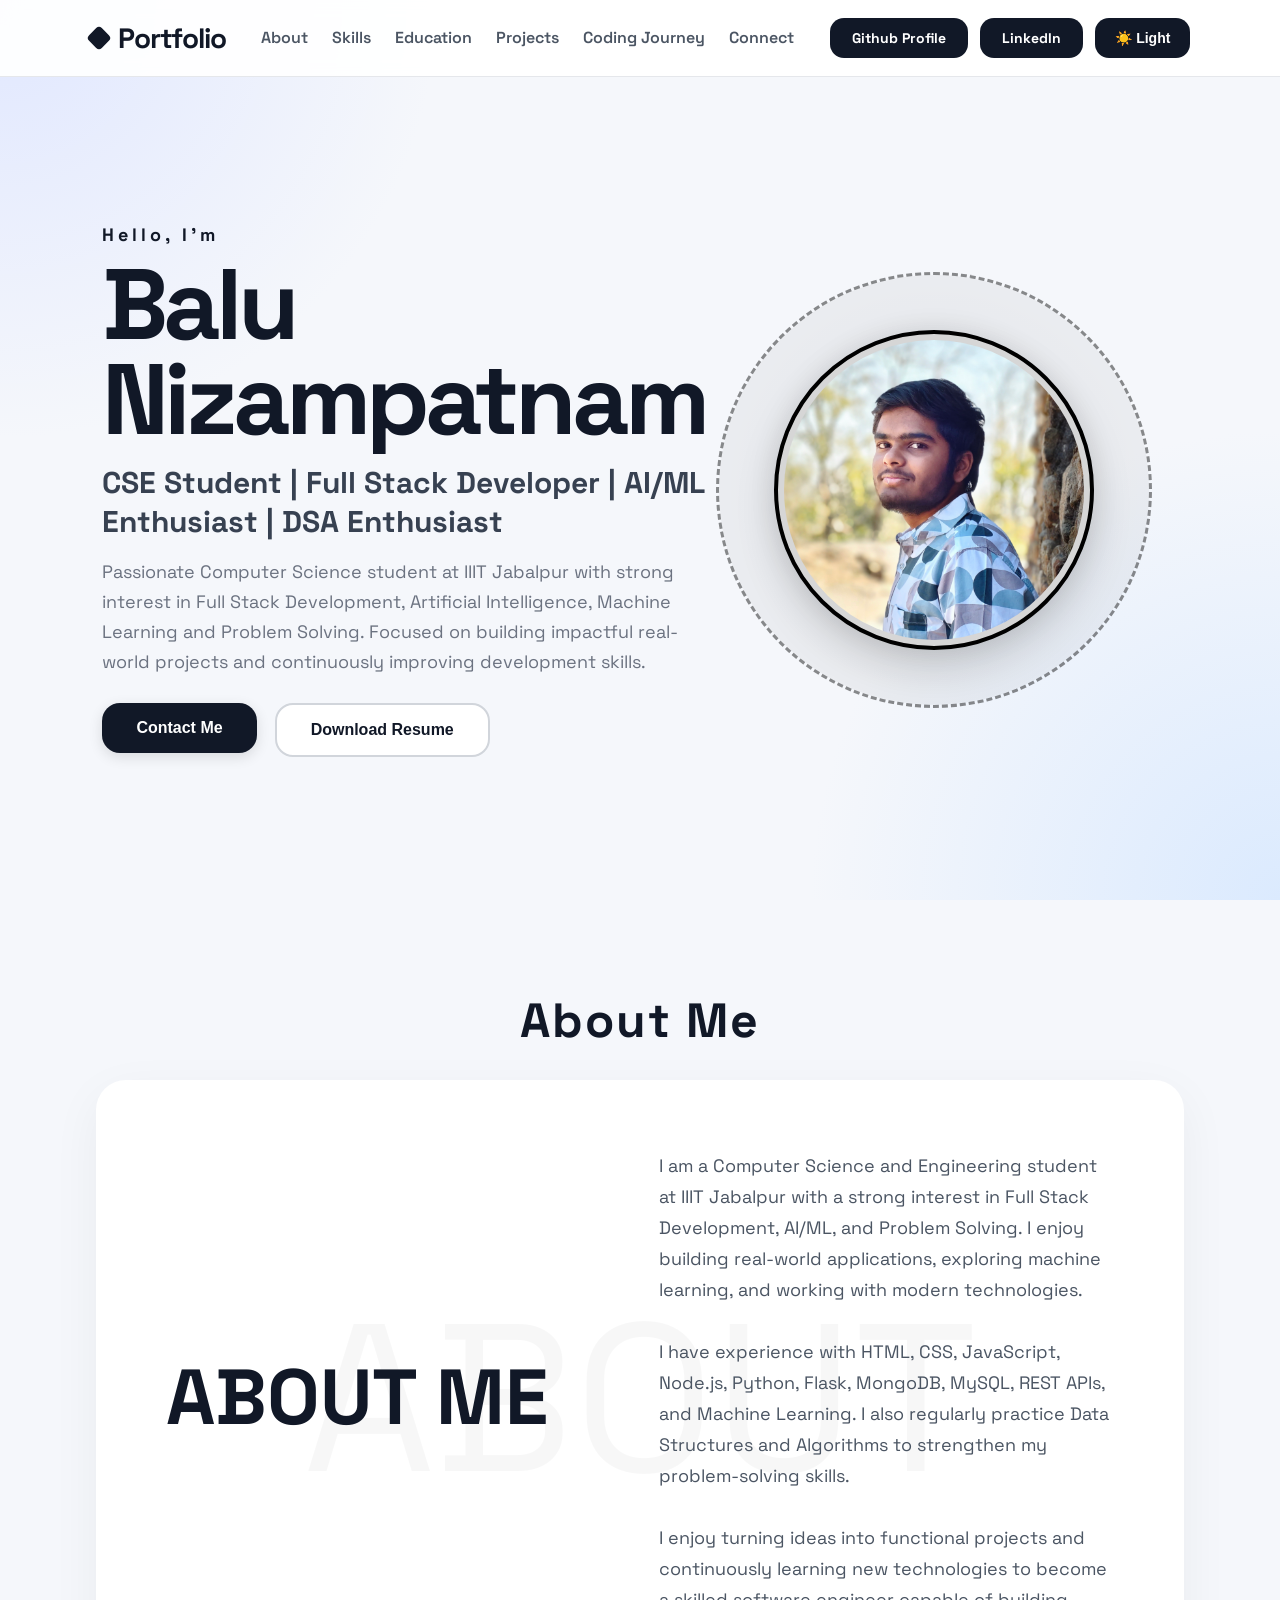
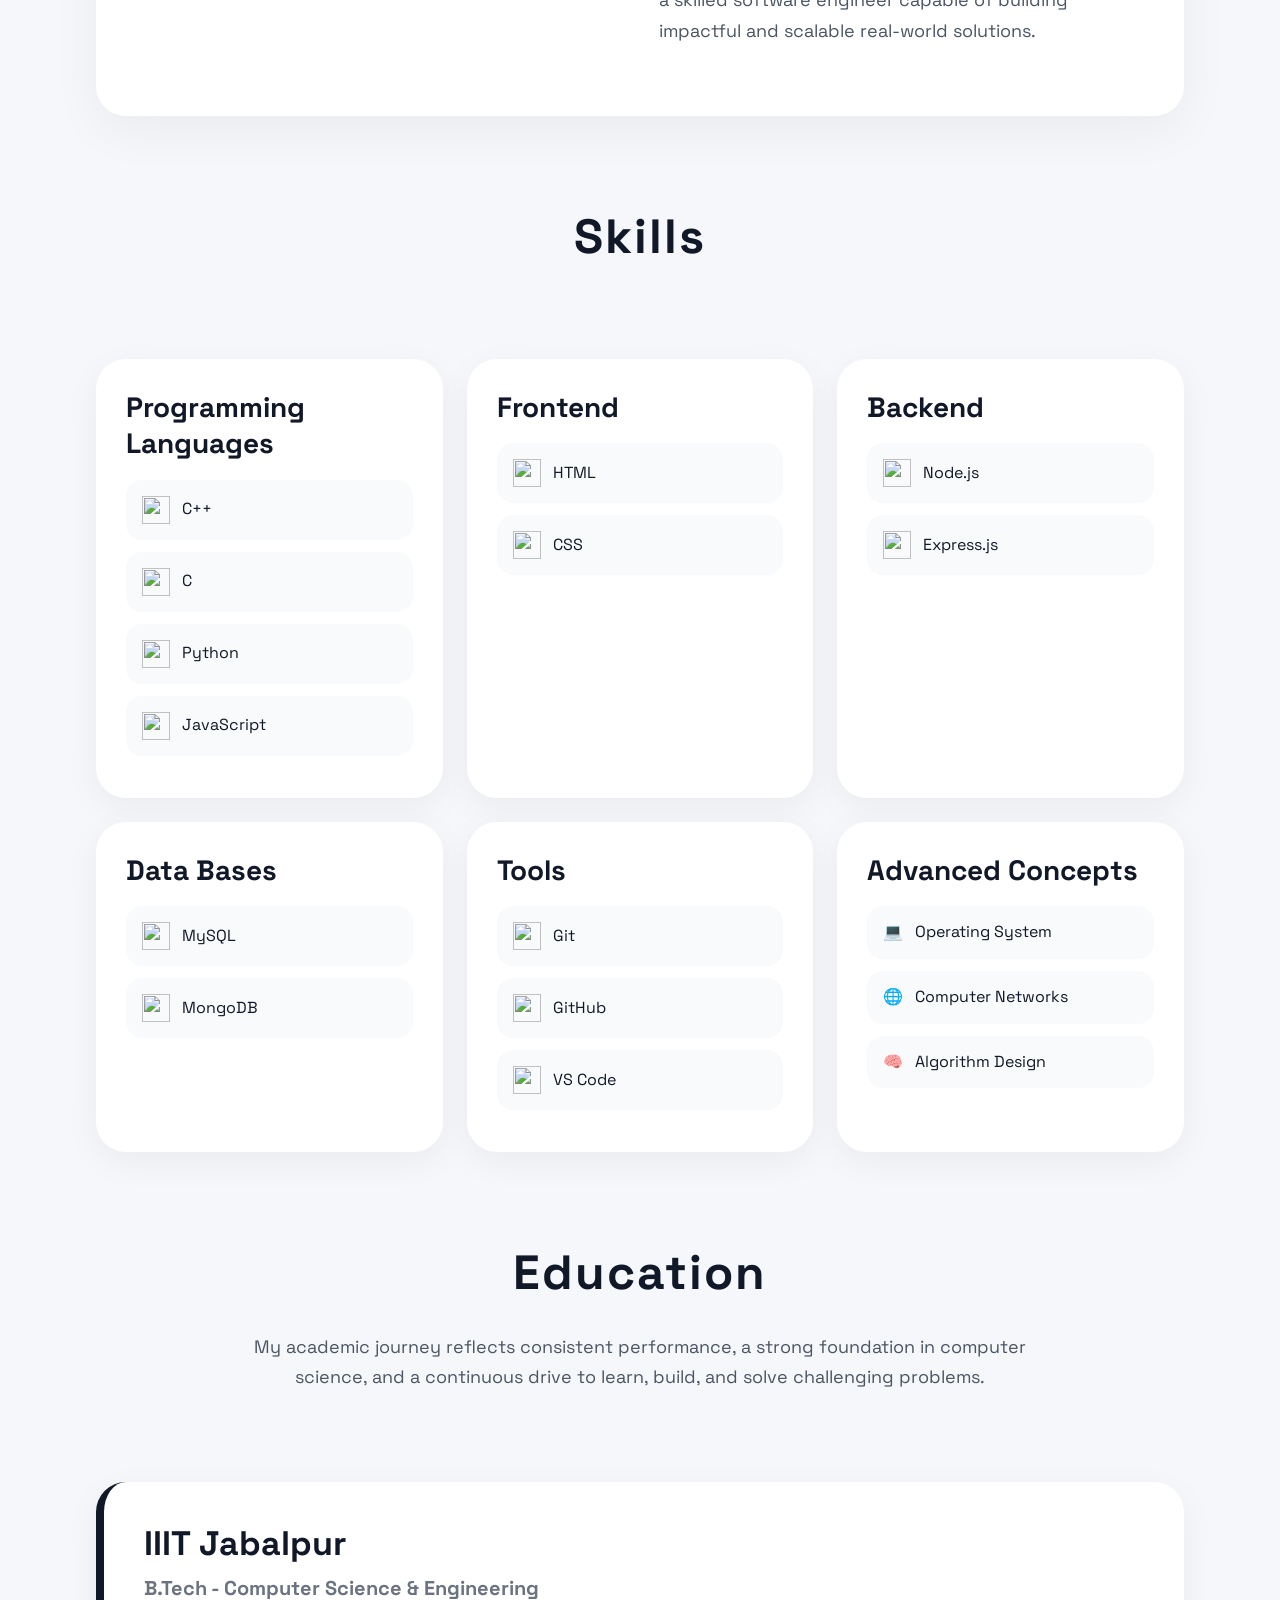
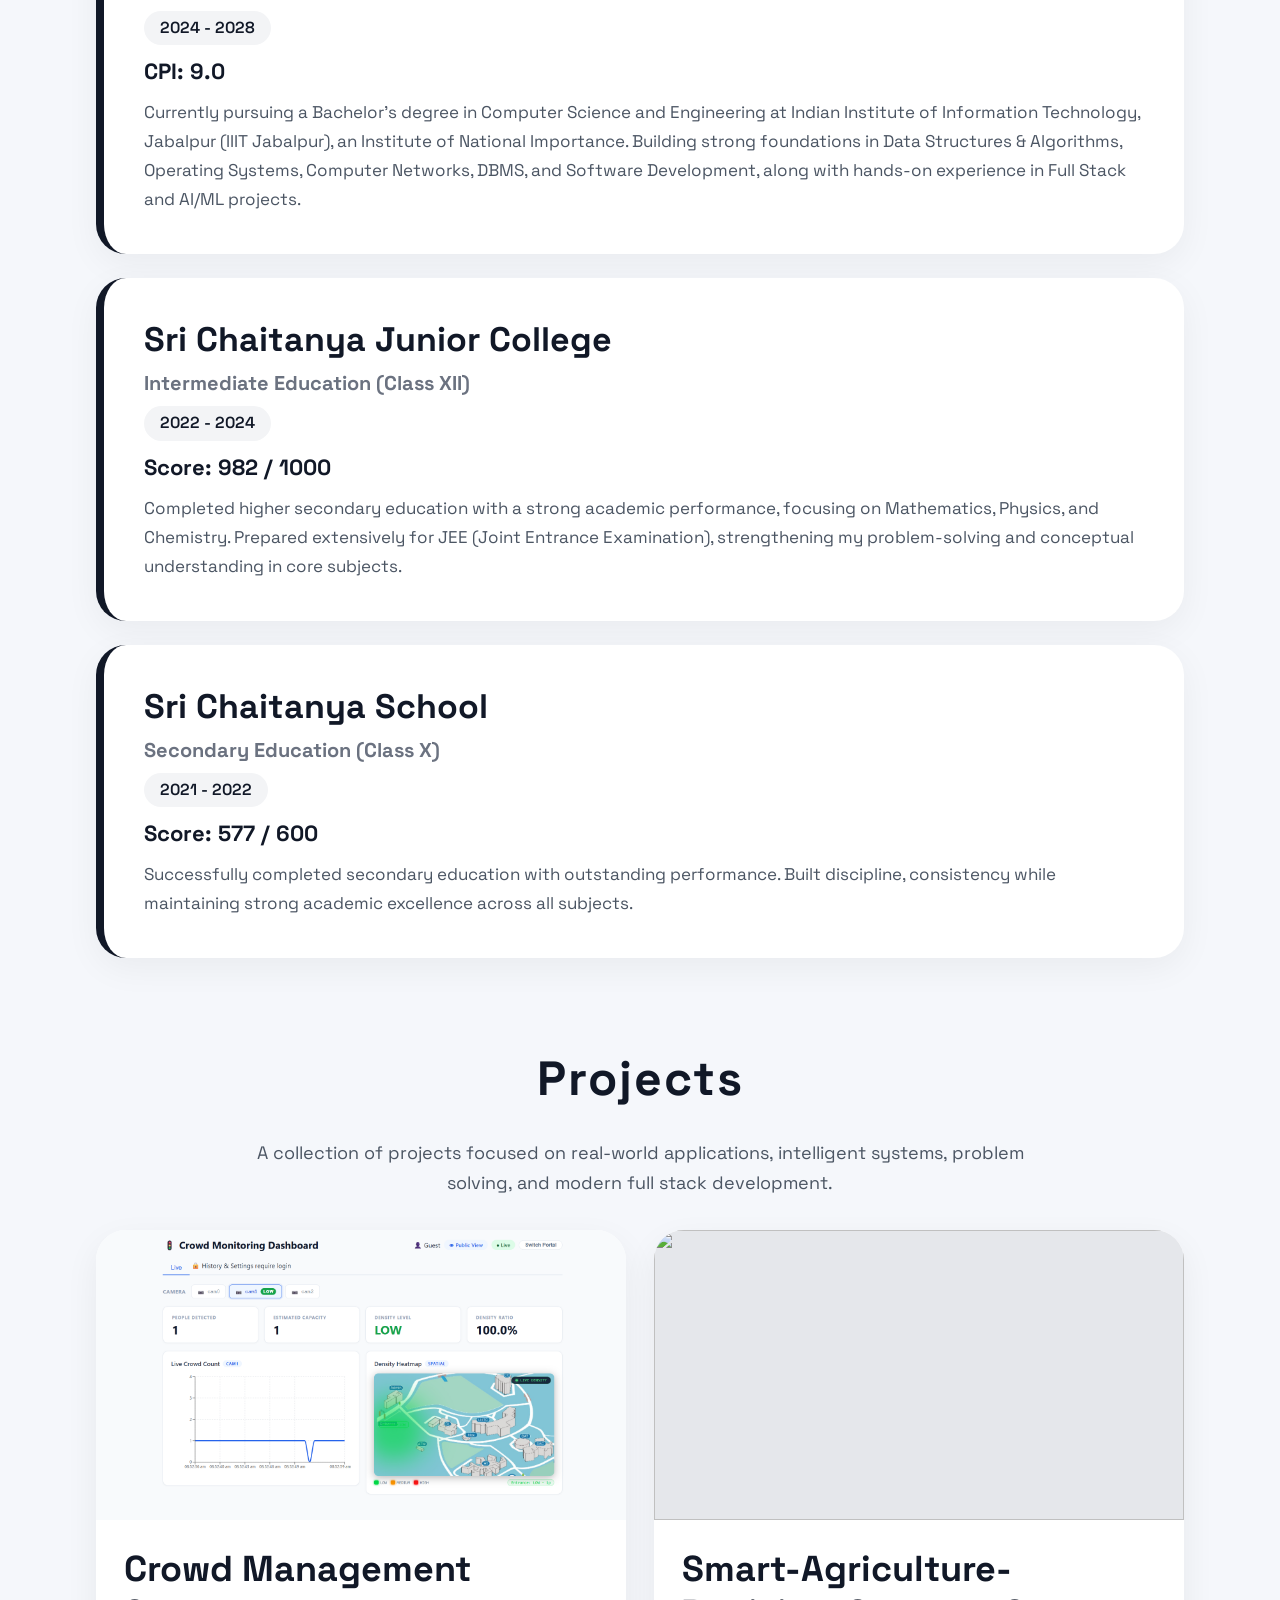
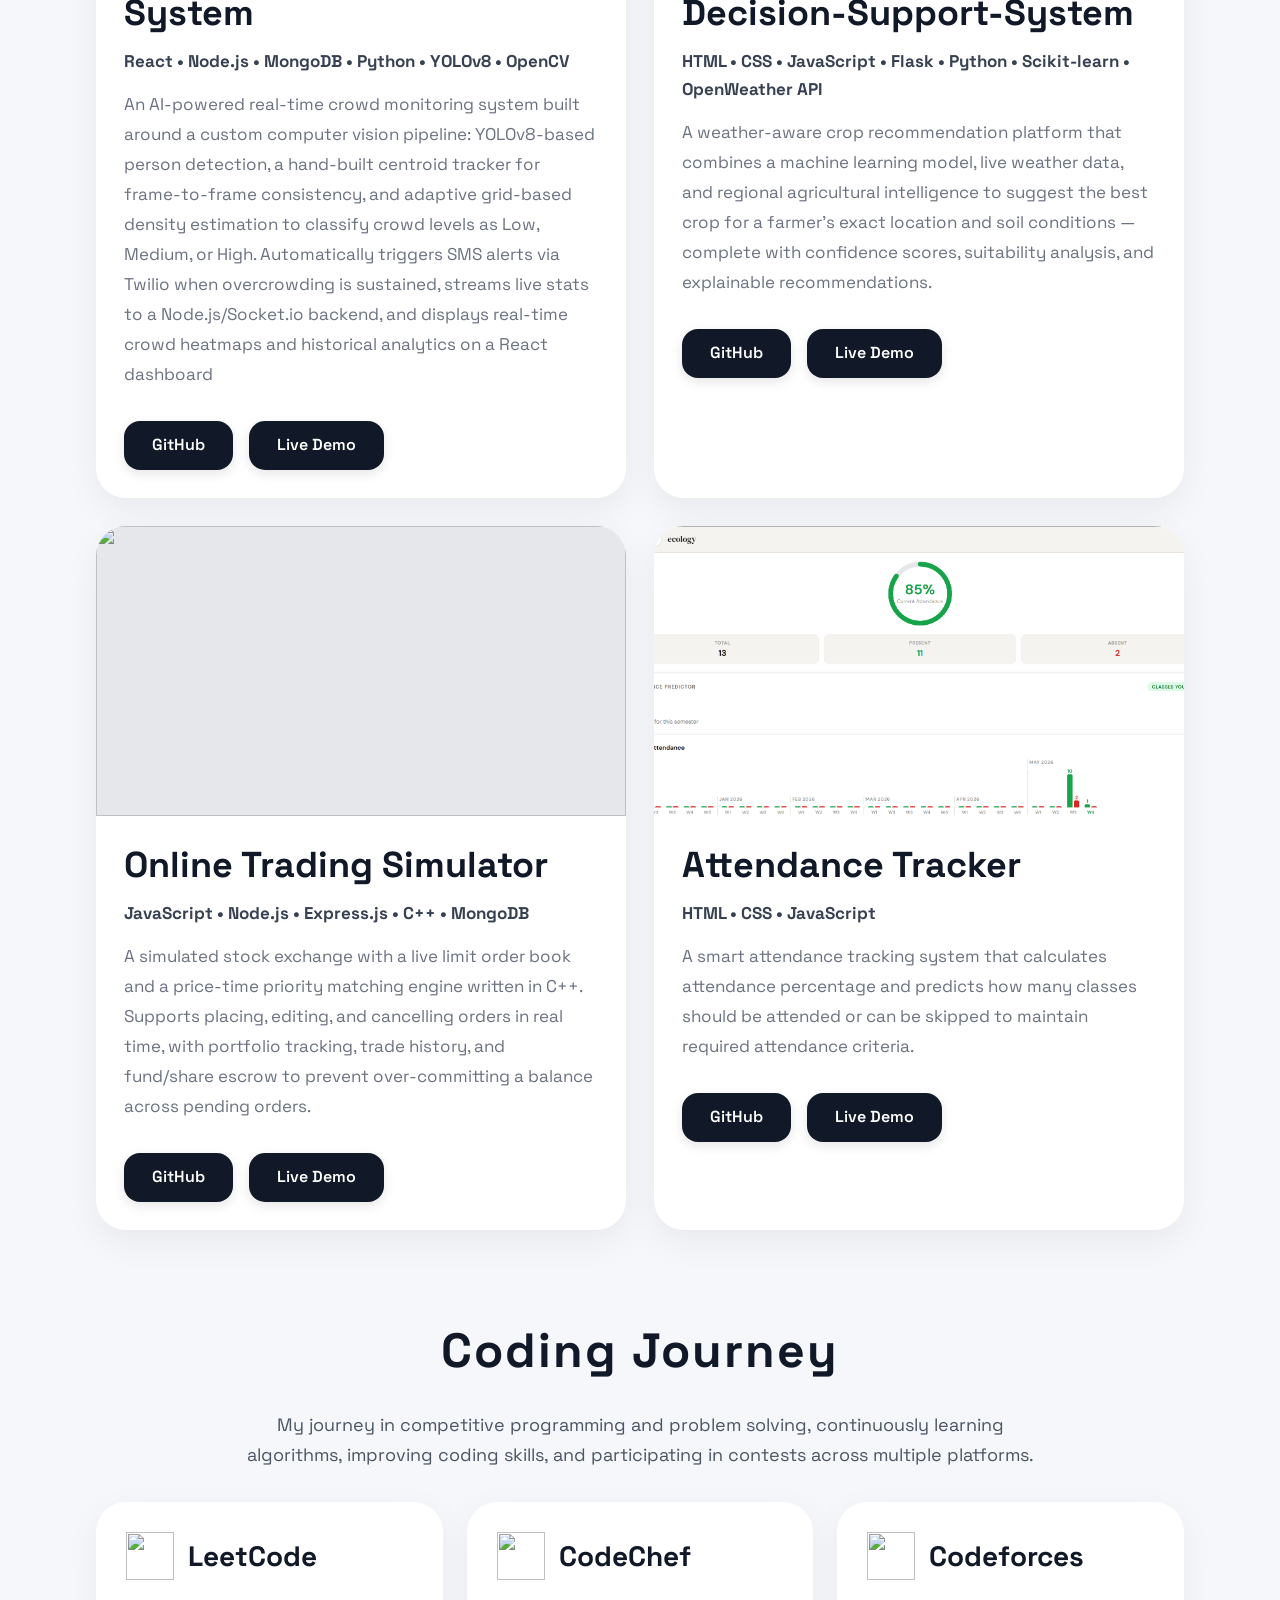
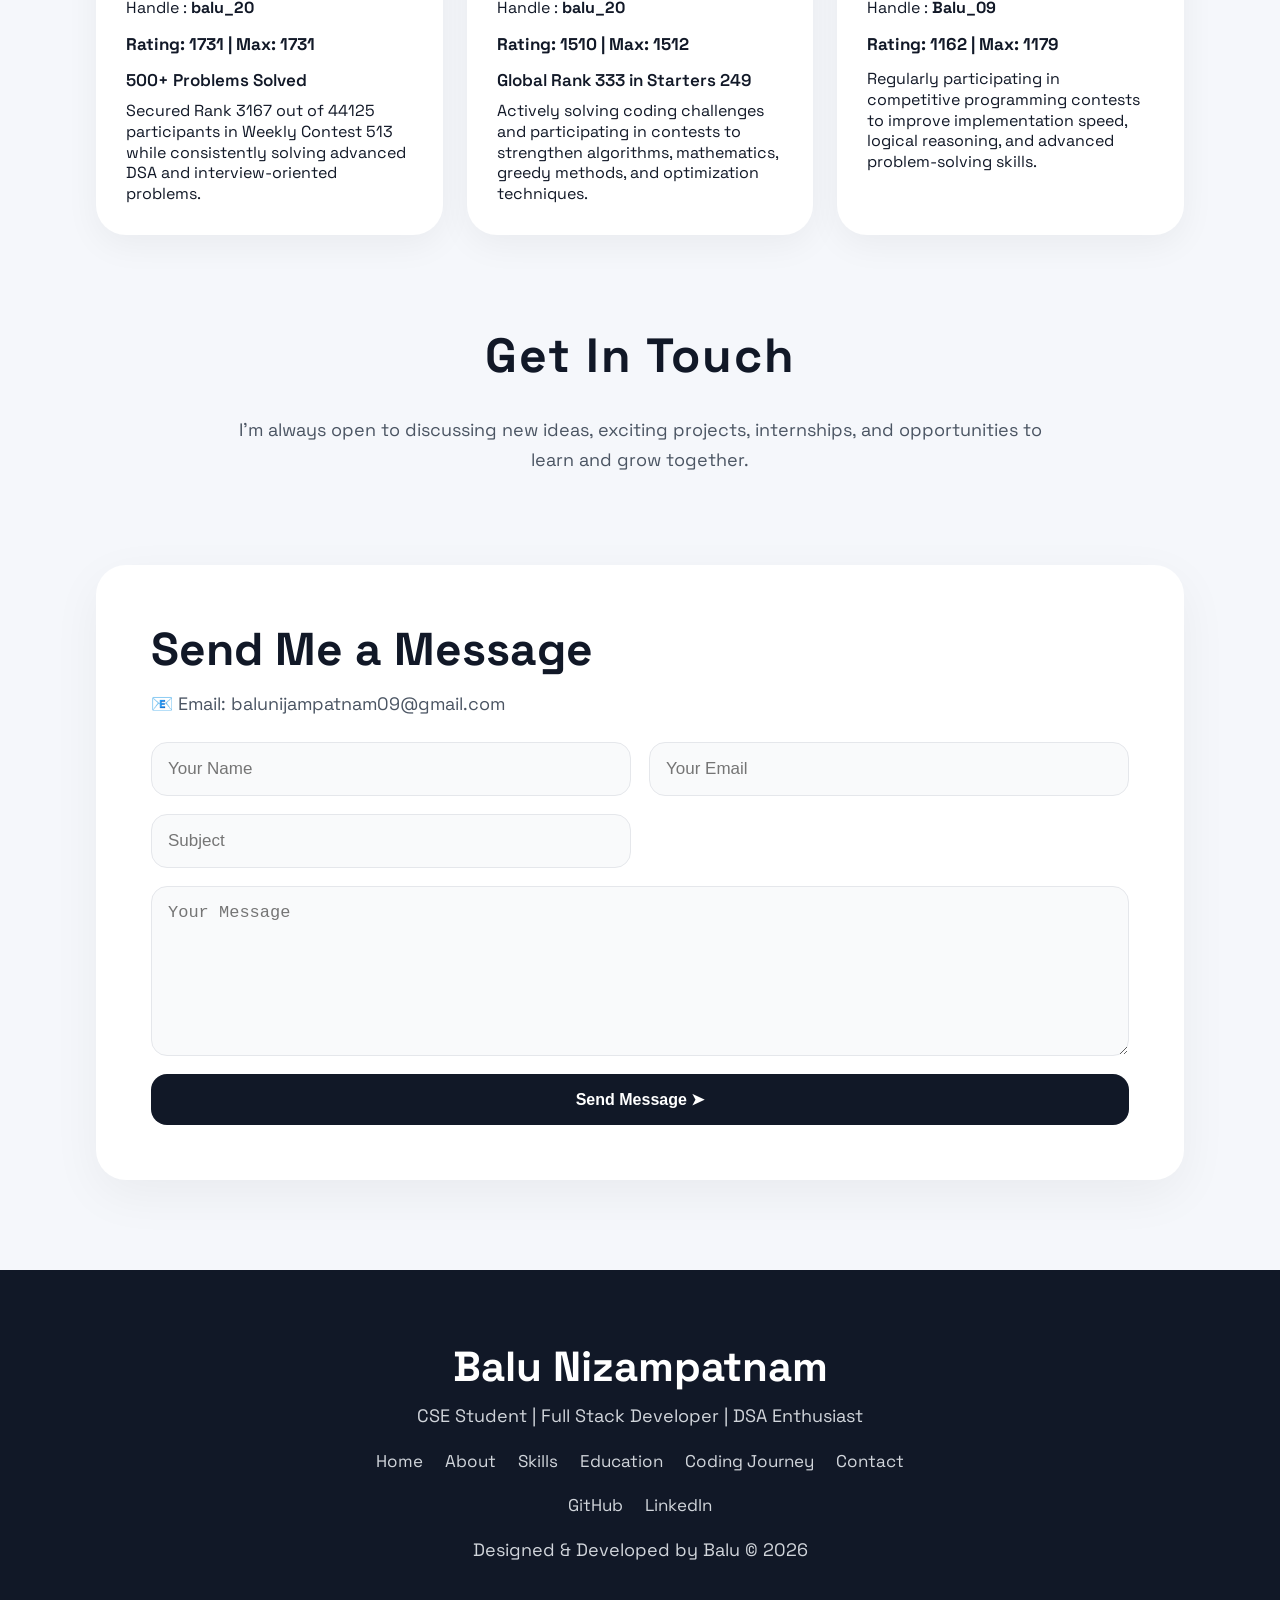
==== index.html @ ac9c669c "Update index.html" ====
<!DOCTYPE html>
<html lang="en">
<head>
    <meta charset="UTF-8">
    <meta name="viewport" content="width=device-width, initial-scale=1.0">
    <title>Document</title>
    <link id="theme-style" rel="stylesheet" href="LightMode.css">
</head>

<body>
    <!-------------------Nav Bar--------------------->
<nav id="navbar">
    <div class="nav-left">
        <div class="logo-circle"></div>
        <h2 class="logo-text">Portfolio</h2>
    </div>

    <ul class="nav-links">
        <li><a href="#about">About</a></li>
        <li><a href="#skills">Skills</a></li>
        <li><a href="#education">Education</a></li>
        <li><a href="#projects">Projects</a></li>
        <li><a href="#achievements">Coding Journey</a></li>
        <li><a href="#contact">Connect</a></li>
    </ul>

    <div class="nav-buttons">
        <a href="https://github.com/balu-0920" target="_blank" class="nav-btn">Github Profile</a>
        <a href="https://www.linkedin.com/in/balu-nizampatnam-5399a8378" target="_blank" class="nav-btn">LinkedIn</a>
        <button id="theme-toggle">☀️ Light</button>
    </div>
</nav>
<!-------------------Home--------------------->
<section id="home">
    <div class="home-left">
        <h3>Hello, I'm</h3>
        <h1>Balu Nizampatnam</h1>
        <h2>CSE Student | Full Stack Developer | AI/ML Enthusiast | DSA Enthusiast</h2>
        <p>
            Passionate Computer Science student at IIIT Jabalpur with strong
            interest in Full Stack Development, Artificial Intelligence, Machine Learning
            and Problem Solving. Focused on building impactful real-world projects
            and continuously improving development skills.
        </p>
        <div class="home-buttons">
            <a href="#contact"><button class="btn1">Contact Me</button></a>
            <a href="Resume.pdf" download><button class="btn2">Download Resume</button></a>
        </div>
    </div>

    <div class="home-right">
        <img src="image.png">
    </div>
</section>
<!-------------------About--------------------->
<section id="about">
    <h2 class="about-title">About Me</h2>
    <div class="about-box">
        <p>
            I am a Computer Science and Engineering student at IIIT Jabalpur with a strong interest in Full Stack Development, AI/ML, and Problem Solving. I enjoy building real-world applications, exploring machine learning, and working with modern technologies.
<br><br>
I have experience with HTML, CSS, JavaScript, Node.js, Python, Flask, MongoDB, MySQL, REST APIs, and Machine Learning. I also regularly practice Data Structures and Algorithms to strengthen my problem-solving skills.
<br><br>
I enjoy turning ideas into functional projects and continuously learning new technologies to become a skilled software engineer capable of building impactful and scalable real-world solutions.
        </p>
    </div>
</section>
<!-------------------Skills--------------------->
<h2 class="skills-title">Skills</h2>
<div id="skills">
<div id="pl">
        <h3>Programming Languages</h3>
        <div class="skill-box">
            <img src="https://cdn.jsdelivr.net/gh/devicons/devicon/icons/cplusplus/cplusplus-original.svg">
            <span>C++</span>
        </div>
        <div class="skill-box">
            <img src="https://upload.wikimedia.org/wikipedia/commons/1/19/C_Logo.png">
            <span>C</span>
        </div>
        <div class="skill-box">
            <img src="https://cdn.jsdelivr.net/gh/devicons/devicon/icons/python/python-original.svg">
            <span>Python</span>
        </div>
        <div class="skill-box">
            <img src="https://cdn.jsdelivr.net/gh/devicons/devicon/icons/javascript/javascript-original.svg">
            <span>JavaScript</span>
        </div>
</div>
<div id="fe">
        <h3>Frontend</h3>
        <div class="skill-box">
            <img src="https://cdn.jsdelivr.net/gh/devicons/devicon/icons/html5/html5-original.svg">
            <span>HTML</span>
        </div>
        <div class="skill-box">
            <img src="https://cdn.jsdelivr.net/gh/devicons/devicon/icons/css3/css3-original.svg">
            <span>CSS</span>
        </div>
</div>
<div id="be">
        <h3>Backend</h3>
        <div class="skill-box">
            <img src="https://cdn.jsdelivr.net/gh/devicons/devicon/icons/nodejs/nodejs-original.svg">
            <span>Node.js</span>
        </div>
        <div class="skill-box">
            <img src="https://cdn.jsdelivr.net/gh/devicons/devicon/icons/express/express-original.svg">
            <span>Express.js</span>
        </div>
</div>
<div id="db">
        <h3>Data Bases</h3>
        <div class="skill-box">
            <img src="https://cdn.jsdelivr.net/gh/devicons/devicon/icons/mysql/mysql-original.svg">
            <span>MySQL</span>
        </div>
        <div class="skill-box">
            <img src="https://cdn.jsdelivr.net/gh/devicons/devicon/icons/mongodb/mongodb-original.svg">
            <span>MongoDB</span>
        </div>
</div>
<div id="tools">
    <h3>Tools</h3>
    <div class="skill-box">
        <img src="https://cdn.jsdelivr.net/gh/devicons/devicon/icons/git/git-original.svg">
        <span>Git</span>
    </div>
    <div class="skill-box">
        <img src="https://cdn.jsdelivr.net/gh/devicons/devicon/icons/github/github-original.svg">
        <span>GitHub</span>
    </div>
    <div class="skill-box">
        <img src="https://cdn.jsdelivr.net/gh/devicons/devicon/icons/vscode/vscode-original.svg">
        <span>VS Code</span>
    </div>
</div>
<div id="ac">
    <h3>Advanced Concepts</h3>
    <div class="skill-box">
        <span>💻</span>
        <span>Operating System</span>
    </div>
    <div class="skill-box">
        <span>🌐</span>
        <span>Computer Networks</span>
    </div>
    <div class="skill-box">
        <span>🧠</span>
        <span>Algorithm Design</span>
    </div>
</div>
</div>
<!-------------------Education--------------------->
<h2 class="edu-title">Education</h2>
<p class="edu-subtitle">
  My academic journey reflects consistent performance, a strong foundation in computer science, and a continuous drive to learn, build, and solve challenging problems.
</p>
<div id="education">
    <div class="edu-box">
        <div class="dot"></div>
        <h3>IIIT Jabalpur</h3>
        <h4>B.Tech - Computer Science & Engineering</h4>
        <p class="year">2024 - 2028</p>
        <p class="grade">CPI: 9.0</p>
        <p class="desc">
Currently pursuing a Bachelor’s degree in Computer Science and Engineering at Indian Institute of Information Technology, Jabalpur (IIIT Jabalpur), an Institute of National Importance. Building strong foundations in Data Structures & Algorithms, Operating Systems, Computer Networks, DBMS, and Software Development, along with hands-on experience in Full Stack and AI/ML projects.        </p>
    </div>
    <div class="edu-box">
        <div class="dot"></div>
        <h3>Sri Chaitanya Junior College</h3>
        <h4>Intermediate Education (Class XII)</h4>
        <p class="year">2022 - 2024</p>
        <p class="grade">Score: 982 / 1000</p>
        <p class="desc">
           Completed higher secondary education with a strong academic performance, focusing on Mathematics, Physics, and Chemistry. Prepared extensively for JEE (Joint Entrance Examination), strengthening my problem-solving and conceptual understanding in core subjects.
        </p>
    </div>
    <div class="edu-box">
        <div class="dot"></div>
        <h3>Sri Chaitanya School</h3>
        <h4>Secondary Education (Class X)</h4>
        <p class="year">2021 - 2022</p>
        <p class="grade">Score: 577 / 600</p>
        <p class="desc">
            Successfully completed secondary education with outstanding performance.
            Built discipline, consistency while
            maintaining strong academic excellence across all subjects.
        </p>
    </div>
</div>
<!-------------------Projects--------------------->
<section id="projects">
    <h2 class="project-title">Projects</h2>
    <p class="project-subtitle">
        A collection of projects focused on real-world applications,
        intelligent systems, problem solving,
        and modern full stack development.
    </p>
<div class="project-container">
    <div class="project-card">
            <img src="crowd.png" class="project-img">
            <div class="project-content">
                <h3>Crowd Management System</h3>
                <p class="tech">React • Node.js • MongoDB • Python • YOLOv8 • OpenCV</p>
                <p class="project-desc">
                   An AI-powered real-time crowd monitoring system built around a custom computer vision pipeline: YOLOv8-based person detection, a hand-built centroid tracker for frame-to-frame consistency, and adaptive grid-based density estimation to classify crowd levels as Low, Medium, or High. Automatically triggers SMS alerts via Twilio when overcrowding is sustained, streams live stats to a Node.js/Socket.io backend, and displays real-time crowd heatmaps and historical analytics on a React dashboard
                </p>
                <div class="project-buttons">
                    <a href="https://github.com/balu-0920/real-time-crowd-analytics-system" class="project-btn">GitHub</a>
                    <a href="https://crowd-dashboard.onrender.com" class="project-btn">Live Demo</a>
                </div>
            </div>
    </div>
    <div class="project-card">
            <img src="prepwise.jpg" class="project-img">
            <div class="project-content">
                <h3>Smart-Agriculture-Decision-Support-System</h3>
                <p class="tech">HTML • CSS • JavaScript • Flask • Python • Scikit-learn • OpenWeather API</p>
                <p class="project-desc">
                    A weather-aware crop recommendation platform that combines a machine learning model, live weather data, and regional agricultural intelligence to suggest the best crop for a farmer's exact location and soil conditions — complete with confidence scores, suitability analysis, and explainable recommendations.
                </p>
                <div class="project-buttons">
                    <a href="https://github.com/balu-0920/Smart-Agriculture-Decision-Support-System" class="project-btn">GitHub</a>
                    <a href="#" class="project-btn">Live Demo</a>
                </div>
            </div>
    </div>
    <div class="project-card">
            <img src="trading.jpg" class="project-img">
            <div class="project-content">
                <h3>Online Trading Simulator</h3>
                <p class="tech">JavaScript • Node.js • Express.js • C++ • MongoDB</p>
                <p class="project-desc">
                   A simulated stock exchange with a live limit order book and a price-time priority matching engine written in C++. Supports placing, editing, and cancelling orders in real time, with portfolio tracking, trade history, and fund/share escrow to prevent over-committing a balance across pending orders.
                </p>
                <div class="project-buttons">
                    <a href="https://github.com/balu-0920/order-matching-engine" class="project-btn">GitHub</a>
                    <a href="#" class="project-btn">Live Demo</a>
                </div>
            </div>
    </div>
    <div class="project-card">
            <img src="attendance.jpg" class="project-img">
            <div class="project-content">
                <h3>Attendance Tracker</h3>
                <p class="tech">HTML • CSS • JavaScript</p>
                <p class="project-desc">
                    A smart attendance tracking system that calculates
                    attendance percentage and predicts how many classes
                    should be attended or can be skipped
                    to maintain required attendance criteria.
                </p>
                <div class="project-buttons">
                    <a href="https://github.com/balu-0920/Attendence-Tracking-System" class="project-btn">GitHub</a>
                    <a href="https://attendance-tracking-system-4ppl.onrender.com/" class="project-btn">Live Demo</a>
                </div>
            </div>
    </div>
</div>
</section>
<!-------------------Achievements/Coding Profiles--------------------->
<section id="achievements">
    <h2 class="ach-title">Coding Journey</h2>
    <p class="ach-subtitle">
        My journey in competitive programming and problem solving,
        continuously learning algorithms, improving coding skills,
        and participating in contests across multiple platforms.
    </p>
<div class="ach-container">
        <div class="ach-box">
            <div class="top-line">
                <img src="https://upload.wikimedia.org/wikipedia/commons/1/19/LeetCode_logo_black.png">
                <h3>LeetCode</h3>
            </div>
            <p class="profile-link">
                <span class="handle-text">Handle :</span>
                <a href="https://leetcode.com/u/balu_20/" target="_blank" class="handle-name">balu_20</a>
            </p>
            <p class="rating">Rating: 1731 | Max: 1731</p>
            <p class="extra">500+ Problems Solved</p>
            <p>
                Secured Rank 3167 out of 44125 participants
                in Weekly Contest 513 while consistently solving
                advanced DSA and interview-oriented problems.
            </p>
        </div>
        <div class="ach-box">
            <div class="top-line">
                <img src="https://cdn.codechef.com/images/cc-logo.svg">
                <h3>CodeChef</h3>
            </div>
            <p class="profile-link">
                <span class="handle-text">Handle :</span>
                <a href="https://www.codechef.com/users/balu_20" target="_blank" class="handle-name">balu_20</a>
            </p>
            <p class="rating">Rating: 1510 | Max: 1512</p>
            <p class="extra">Global Rank 333 in Starters 249</p>
            <p>
                Actively solving coding challenges and participating
                in contests to strengthen algorithms, mathematics,
                greedy methods, and optimization techniques.
            </p>
        </div>
        <div class="ach-box">
            <div class="top-line">
                <img src="https://cdn.iconscout.com/icon/free/png-256/free-codeforces-3629285-3031869.png">
                <h3>Codeforces</h3>
            </div>
            <p class="profile-link">
                <span class="handle-text">Handle :</span>
                <a href="https://codeforces.com/profile/Balu_09" target="_blank" class="handle-name">Balu_09</a>
            </p>
            <p class="rating">Rating: 1162 | Max: 1179</p>
            <p>
                Regularly participating in competitive programming contests
                to improve implementation speed, logical reasoning,
                and advanced problem-solving skills.
            </p>
        </div>
</div>
</section>
<!-------------------Contact--------------------->
<h2 class="contact-title">Get In Touch</h2>
<p class="contact-subtitle">
    I'm always open to discussing new ideas, exciting projects,
    internships, and opportunities to learn and grow together.
</p>
<div id="contact">
    <h2>Send Me a Message</h2>
    <p class="mail">📧 Email: balunijampatnam09@gmail.com</p>
   <form id="contact-form">
    <input type="text" name="name" placeholder="Your Name" required>
    <input type="email" name="email" placeholder="Your Email" required>
    <input type="text" name="subject" placeholder="Subject">
    <textarea name="message" placeholder="Your Message"></textarea>
    <button type="submit">Send Message ➤</button>
   </form>
</div>
<!-------------------Footer--------------------->
<footer id="footer">
    <h2>Balu Nizampatnam</h2>
    <p>CSE Student | Full Stack Developer | DSA Enthusiast</p>
    <div class="footer-links">
        <a href="#home">Home</a>
        <a href="#about">About</a>
        <a href="#skills">Skills</a>
        <a href="#education">Education</a>
        <a href="#achievements">Coding Journey</a>
        <a href="#contact">Contact</a>
    </div>
    <div class="social-links">
        <a href="https://github.com/balu-0920" target="_blank">GitHub</a>
        <a href="https://www.linkedin.com/in/balu-nizampatnam-5399a8378" target="_blank">LinkedIn</a>
    </div>
    <p class="copyright">Designed & Developed by Balu © 2026</p>
</footer>
<!-------------------Script--------------------->
<script>
const themeToggle=document.getElementById("theme-toggle");
const themeStyle=document.getElementById("theme-style");
let darkMode=true;
themeToggle.addEventListener("click", () => {
    if(darkMode){
        themeStyle.href = "DarkMode.css";
        themeToggle.innerHTML="🌙 Dark";
    }
    else{
        themeStyle.href = "LightMode.css";
        themeToggle.innerHTML="☀️ Light";
    }
    darkMode = !darkMode;
});
</script>
<script src="https://cdn.jsdelivr.net/npm/@emailjs/browser@4/dist/email.min.js"></script>
<script>
emailjs.init("a7PA4PTwAfktazLXG");
const form = document.getElementById("contact-form");
form.addEventListener("submit", function(e){
    e.preventDefault();
    emailjs.sendForm(
        "service_61v557n",
        "template_lt53pv8",
        this
    )
    .then(() => {
        alert("Message Sent Successfully!");
        form.reset();
    })
    .catch((error) => {
    console.log(error);
    alert(error.text);
});
});
</script>
</body>
</html>
---- LightMode.css ----
@import url('https://fonts.googleapis.com/css2?family=Space+Grotesk:wght@300;400;500;700&display=swap');

*{
    margin:0;
    padding:0;
    box-sizing:border-box;
    scroll-behavior:smooth;
}

body{
    font-family:'Space Grotesk',sans-serif;
    background:#f5f7fb;
    color:#111827;
    overflow-x:hidden;
    line-height:1.3;
}

/* ================= NAVBAR ================= */

#navbar{
    width:100%;
    padding:18px 7%;
    display:flex;
    justify-content:space-between;
    align-items:center;
    background:rgba(255,255,255,0.92);
    backdrop-filter:blur(10px);
    border-bottom:1px solid #e5e7eb;
    position:fixed;
    top:0;
    z-index:1000;
}

.nav-left{
    display:flex;
    align-items:center;
    gap:10px;
}

.logo-circle{
    width:18px;
    height:18px;
    border-radius:4px;
    background:#111827;
    transform:rotate(45deg);
}

.logo-text{
    font-size:28px;
    font-weight:700;
    letter-spacing:-1px;
}

.nav-links{
    display:flex;
    gap:24px;
    list-style:none;
}

.nav-links a{
    text-decoration:none;
    color:#4b5563;
    font-size:16px;
    font-weight:600;
    transition:0.3s;
}

.nav-links a:hover{
    color:#111827;
}

.nav-buttons{
    display:flex;
    gap:12px;
}

.nav-btn{
    text-decoration:none;
    padding:11px 22px;
    border-radius:14px;
    background:#111827;
    color:white;
    font-size:14px;
    font-weight:700;
    transition:0.3s;
}

.nav-btn:hover{
    background:#111827;
    transform:translateY(-3px);
    box-shadow:0 10px 25px rgba(0,0,0,0.12);
}

/* ================= HERO ================= */

#home{
    width:100%;
    min-height:100vh;
    display:grid;
    grid-template-columns:1.1fr 0.9fr;
    align-items:center;
    padding:120px 8% 40px;
    gap:30px;
    background:
    radial-gradient(circle at top left,#e0e7ff 0%,transparent 28%),
    radial-gradient(circle at bottom right,#dbeafe 0%,transparent 30%),
    #f5f7fb;
}

.home-left h3{
    font-size:18px;
    color:#111827;
    margin-bottom:10px;
    letter-spacing:4px;
}

.home-left h1{
    font-size:100px;
    line-height:0.95;
    font-weight:700;
    letter-spacing:-5px;
    margin-bottom:16px;
}

.home-left h2{
    font-size:30px;
    color:#374151;
    margin-bottom:16px;
}

.home-left p{
    font-size:18px;
    line-height:30px;
    color:#6b7280;
    max-width:700px;
    margin-bottom:26px;
}

.home-buttons{
    display:flex;
    gap:18px;
}

.btn1,
.btn2{
    padding:16px 34px;
    border-radius:18px;
    font-size:16px;
    font-weight:700;
    cursor:pointer;
    transition:0.35s ease;
}

.btn1{
    background:#111827;
    color:white;
    border:none;
    box-shadow:0 4px 14px rgba(0,0,0,0.12);
}

.btn1:hover{
    transform:translateY(-4px);
    background:#000;
    box-shadow:0 8px 20px rgba(0,0,0,0.18);
}

.btn2{
    background:white;
    border:2px solid #d1d5db;
    color:#111827;
}

.btn2:hover{
    transform:translateY(-4px);
    background:#111827;
    color:white;
    border-color:#111827;
}
/* ================= PROFILE IMAGE ================= */

.home-right{

    position:relative;

    display:flex;
    justify-content:center;
    align-items:center;

    transition:0.3s ease;
}

/* OUTER ROTATING BLACK DASHED RING */

.home-right::before{

    content:"";

    position:absolute;

    width:430px;
    height:430px;

    border-radius:50%;

    border:3px dashed rgba(0,0,0,0.45);

    animation:rotateCircle 18s linear infinite;

    z-index:3;
}

/* LIGHT BLACK FILL TOUCHING BOTH RINGS */

.home-right::after{

    content:"";

    position:absolute;

    width:430px;
    height:430px;

    border-radius:50%;

    background:
    radial-gradient(
    circle,
    rgba(0,0,0,0.08) 0%,
    rgba(0,0,0,0.05) 55%,
    rgba(0,0,0,0.03) 100%);

    z-index:1;
}

/* IMAGE */

.home-right img{

    width:320px;
    height:320px;

    object-fit:cover;

    border-radius:50%;

    position:relative;

    z-index:2;

    padding:6px;

    background:#d6d6d6;

    border:4px solid black;

    box-shadow:
    0 18px 40px rgba(0,0,0,0.14),
    0 0 28px rgba(0,0,0,0.08);

    transition:
    transform 0.25s ease,
    box-shadow 0.3s ease;
}

/* MOVE SLIGHTLY ON HOVER */

.home-right:hover img{

    transform:
    translateY(-4px)
    translateX(3px)
    scale(1.03);

    box-shadow:
    0 25px 55px rgba(0,0,0,0.18),
    0 0 40px rgba(0,0,0,0.10);
}

/* ANIMATION */

@keyframes rotateCircle{

    from{

        transform:rotate(0deg);
    }

    to{

        transform:rotate(360deg);
    }
}
/* ================= SECTION TITLES ================= */

.about-title,
.skills-title,
.project-title,
.edu-title,
.ach-title,
.contact-title{
    text-align:center;
    font-size:48px;
    letter-spacing:2px;
    margin-bottom:28px;
    color:#111827;
}

/* ================= ABOUT ================= */

#about{
    width:85%;
    margin:90px auto;
}

.about-box{
    position:relative;
    background:white;
    border-radius:30px;
    padding:70px;
    overflow:hidden;
    min-height:520px;
    display:flex;
    justify-content:flex-end;
    align-items:center;
    box-shadow:0 15px 50px rgba(0,0,0,0.05);
    transition:transform 0.35s ease, box-shadow 0.35s ease;
}

.about-box:hover{
    transform:translateY(-6px) scale(1.005);
    box-shadow:0 20px 60px rgba(0,0,0,0.09);
}

.about-box::before{
    content:"ABOUT ME";
    position:absolute;
    left:70px;
    top:50%;
    transform:translateY(-50%);
    font-size:78px;
    font-weight:700;
    color:#111827;
    z-index:2;
}

.about-box::after{
    content:"ABOUT";
    position:absolute;
    left:50%;
    top:50%;
    transform:translate(-50%,-50%);
    font-size:210px;
    color:rgba(0,0,0,0.03);
}

.about-box p{
    width:48%;
    font-size:18px;
    line-height:31px;
    color:#4b5563;
    z-index:3;
}

/* ================= SKILLS ================= */

#skills{
    width:85%;
    margin:90px auto;
    display:grid;
    grid-template-columns:repeat(3,1fr);
    gap:24px;
}

#pl,
#fe,
#be,
#db,
#ac,
#tools{
    position:relative;
    background:white;
    border-radius:30px;
    padding:30px;
    box-shadow:0 10px 35px rgba(0,0,0,0.05);
    transition:transform 0.35s ease, box-shadow 0.35s ease;
}

#pl:hover,
#fe:hover,
#be:hover,
#db:hover,
#ac:hover,
#tools:hover{
    transform:translateY(-6px) scale(1.005);
    box-shadow:0 20px 55px rgba(0,0,0,0.09);
}

#pl h3,
#fe h3,
#be h3,
#db h3,
#ac h3,
#tools h3{
    font-size:28px;
    margin-bottom:18px;
}

.skill-box{
    display:flex;
    align-items:center;
    gap:12px;
    padding:15px;
    border-radius:16px;
    margin-bottom:12px;
    background:#f9fafb;
    border:1px solid transparent;
    transition:0.3s ease;
}

.skill-box span{
    color:#111827;
    transition:0.3s;
}

.skill-box:hover{
    background:#111827;
    color:white;
    transform:translateX(5px);
    border:1px solid rgba(0,0,0,0.15);
    box-shadow:0 4px 12px rgba(0,0,0,0.10);
}

.skill-box:hover span{
    color:white;
}

.skill-box img{
    width:28px;
    height:28px;
}

/* ================= EDUCATION ================= */

.edu-subtitle,
.ach-subtitle,
.project-subtitle,
.contact-subtitle{
    max-width:850px;
    margin:0 auto 32px;
    text-align:center;
    font-size:18px;
    line-height:30px;
    color:#4b5563;
    padding:0 20px;
}

#education{
    width:85%;
    margin:90px auto;
    display:flex;
    flex-direction:column;
    gap:24px;
}

.edu-box{
    position:relative;
    background:white;
    border-radius:30px;
    padding:40px;
    border-left:8px solid #111827;
    box-shadow:0 10px 35px rgba(0,0,0,0.05);
    transition:transform 0.35s ease, box-shadow 0.35s ease;
}

.edu-box:hover{
    transform:translateY(-6px) scale(1.005);
    box-shadow:0 20px 55px rgba(0,0,0,0.09);
}

.dot{
    display:none;
}

.edu-box h3{
    font-size:34px;
    margin-bottom:8px;
}

.edu-box h4{
    color:#6b7280;
    margin-bottom:10px;
    font-size:20px;
}

.year{
    display:inline-block;
    padding:7px 16px;
    border-radius:40px;
    background:#f3f4f6;
    color:#111827;
    margin-bottom:12px;
    font-weight:600;
}

.grade{
    font-size:22px;
    font-weight:700;
    margin-bottom:12px;
}

.desc{
    font-size:17px;
    line-height:29px;
    color:#4b5563;
}

/* ================= PROJECTS ================= */

#projects{
    width:85%;
    margin:90px auto;
}

.project-container{
    display:grid;
    grid-template-columns:repeat(2,1fr);
    gap:28px;
}

.project-card{
    position:relative;
    background:white;
    border-radius:30px;
    overflow:hidden;
    box-shadow:0 12px 35px rgba(0,0,0,0.06);
    transition:transform 0.35s ease, box-shadow 0.35s ease;
    display:flex;
    flex-direction:column;
}

.project-card:hover{
    transform:translateY(-6px) scale(1.005);
    box-shadow:0 20px 55px rgba(0,0,0,0.09);
}

.project-img{
    width:100%;
    height:290px;
    object-fit:cover;
    object-position:center;
    display:block;
    background:#e5e7eb;
}

.project-content{
    padding:28px;
    display:flex;
    flex-direction:column;
    flex:1;
}

.project-content h3{
    font-size:36px;
    line-height:1.2;
    margin-bottom:12px;
    font-weight:700;
    color:#111827;
}

.tech{
    font-size:17px;
    line-height:28px;
    font-weight:700;
    color:#374151;
    margin-bottom:14px;
}

.project-desc{
    font-size:17px;
    line-height:30px;
    color:#6b7280;
    margin-bottom:22px;
}

.project-buttons{
    display:flex;
    gap:16px;
    margin-top:10px;
}

.project-btn{
    text-decoration:none;
    padding:14px 28px;
    border-radius:16px;
    background:#111827;
    color:white;
    font-size:16px;
    font-weight:600;
    transition:0.35s ease;
    box-shadow:0 4px 12px rgba(0,0,0,0.10);
}

.project-btn:hover{
    transform:translateY(-3px);
    background:#000;
    box-shadow:0 8px 20px rgba(0,0,0,0.15);
}

/* ================= ACHIEVEMENTS ================= */

#achievements{
    width:85%;
    margin:90px auto;
}

.ach-container{
    display:grid;
    grid-template-columns:repeat(3,1fr);
    gap:24px;
}

.ach-box{
    position:relative;
    background:white;
    border-radius:30px;
    padding:30px;
    box-shadow:0 10px 35px rgba(0,0,0,0.05);
    transition:transform 0.35s ease, box-shadow 0.35s ease;
}

.ach-box:hover{
    transform:translateY(-6px) scale(1.005);
    box-shadow:0 20px 55px rgba(0,0,0,0.09);
}

.top-line{
    display:flex;
    align-items:center;
    gap:14px;
    margin-bottom:18px;
}

.top-line img{
    width:48px;
    height:48px;
}

.top-line h3{
    font-size:28px;
}

.handle-name{
    color:#111827;
    text-decoration:none;
    font-weight:700;
}

.rating{
    margin:14px 0;
    font-weight:700;
    font-size:17px;
}

.extra{
    margin-bottom:10px;
    font-weight:600;
    font-size:17px;
}

/* ================= CONTACT ================= */

#contact{
    position:relative;
    width:85%;
    margin:90px auto;
    background:white;
    border-radius:30px;
    padding:55px;
    box-shadow:0 15px 50px rgba(0,0,0,0.05);
    transition:transform 0.35s ease, box-shadow 0.35s ease;
}

#contact:hover{
    transform:translateY(-6px) scale(1.005);
    box-shadow:0 20px 60px rgba(0,0,0,0.09);
}

#contact h2{
    font-size:46px;
    margin-bottom:12px;
}

.mail{
    margin-bottom:26px;
    color:#4b5563;
    font-size:18px;
}

form{
    display:grid;
    grid-template-columns:1fr 1fr;
    gap:18px;
}

textarea{
    grid-column:1/3;
    height:170px;
}

button{
    grid-column:1/3;
}

input,
textarea{
    padding:16px;
    border-radius:16px;
    border:1px solid #e5e7eb;
    background:#f9fafb;
    outline:none;
    font-size:17px;
    transition:0.3s;
}

input:focus,
textarea:focus{
    border-color:#111827;
}

button{
    padding:16px;
    border:none;
    border-radius:16px;
    background:#111827;
    color:white;
    font-size:16px;
    font-weight:700;
    cursor:pointer;
    transition:0.3s;
}

button:hover{
    background:#111827;
    transform:translateY(-3px);
}

/* ================= FOOTER ================= */

#footer{
    background:#111827;
    color:white;
    padding:70px 20px;
    text-align:center;
}

#footer h2{
    font-size:42px;
    margin-bottom:10px;
}

#footer p{
    color:#d1d5db;
    font-size:18px;
}

.footer-links,
.social-links{
    display:flex;
    justify-content:center;
    gap:22px;
    flex-wrap:wrap;
    margin:22px 0;
}

.footer-links a,
.social-links a{
    text-decoration:none;
    color:#d1d5db;
    transition:0.3s;
    font-size:17px;
}

.footer-links a:hover,
.social-links a:hover{
    color:white;
}

.copyright{
    color:#9ca3af;
}

/* ================= RESPONSIVE ================= */

@media(max-width:1200px){

    #home,
    #skills,
    .project-container,
    .ach-container{
        grid-template-columns:1fr;
    }

    .nav-links,
    .nav-buttons{
        display:none;
    }

    .home-left{
        text-align:center;
    }

    .home-buttons{
        justify-content:center;
    }

    .home-left p{
        margin:auto auto 26px;
    }

    .home-right{
        margin-top:40px;
    }

    .about-box{
        flex-direction:column;
        justify-content:center;
        align-items:center;
        padding:50px 30px;
    }

    .about-box::before{
        position:relative;
        left:auto;
        top:auto;
        transform:none;
        margin-bottom:30px;
        text-align:center;
        font-size:50px;
    }

    .about-box p{
        width:100%;
        text-align:center;
    }
}

@media(max-width:1000px){

    .project-content h3{
        font-size:28px;
    }

    .project-subtitle,
    .contact-subtitle,
    .edu-subtitle,
    .ach-subtitle{
        font-size:16px;
        line-height:28px;
    }
}

@media(max-width:700px){

    .home-left h1{
        font-size:60px;
    }

    .home-left h2{
        font-size:22px;
    }

    .about-title,
    .skills-title,
    .project-title,
    .edu-title,
    .ach-title,
    .contact-title{
        font-size:34px;
    }

    .about-box{
        padding:35px 22px;
    }

    .about-box::before{
        font-size:36px;
    }

    .about-box::after{
        font-size:90px;
    }

    #contact{
        padding:35px;
    }

    form{
        grid-template-columns:1fr;
    }

    textarea,
    button{
        grid-column:auto;
    }

    .project-container,
    .ach-container{
        grid-template-columns:1fr;
    }

    .project-img{
        height:220px;
    }

    .project-content{
        padding:22px;
    }

    .project-desc{
        font-size:15px;
        line-height:26px;
    }

    .home-right img{
        width:260px;
        height:260px;
    }

    .home-right::before{
        width:340px;
        height:340px;
    }

    .home-right::after{
        width:300px;
        height:300px;
    }
}

/* ================= THEME TOGGLE BUTTON ================= */

#theme-toggle{
    padding:11px 20px;
    border-radius:14px;
    border:none;
    background:#111827;
    color:white;
    font-size:14px;
    font-weight:700;
    cursor:pointer;
    transition:0.3s;
}

#theme-toggle:hover{
    transform:translateY(-3px);
    background:#000;
}

/* ================= SMOOTH TRANSITION ================= */

body,
.about-box,
.edu-box,
.project-card,
.ach-box,
.skill-box,
.project-btn,
.btn1,
.btn2,
.nav-btn,
#navbar,
#footer,
#contact,
input,
textarea{
    transition:
    background 0.35s ease,
    color 0.35s ease,
    border 0.35s ease,
    box-shadow 0.35s ease,
    transform 0.35s ease;
}
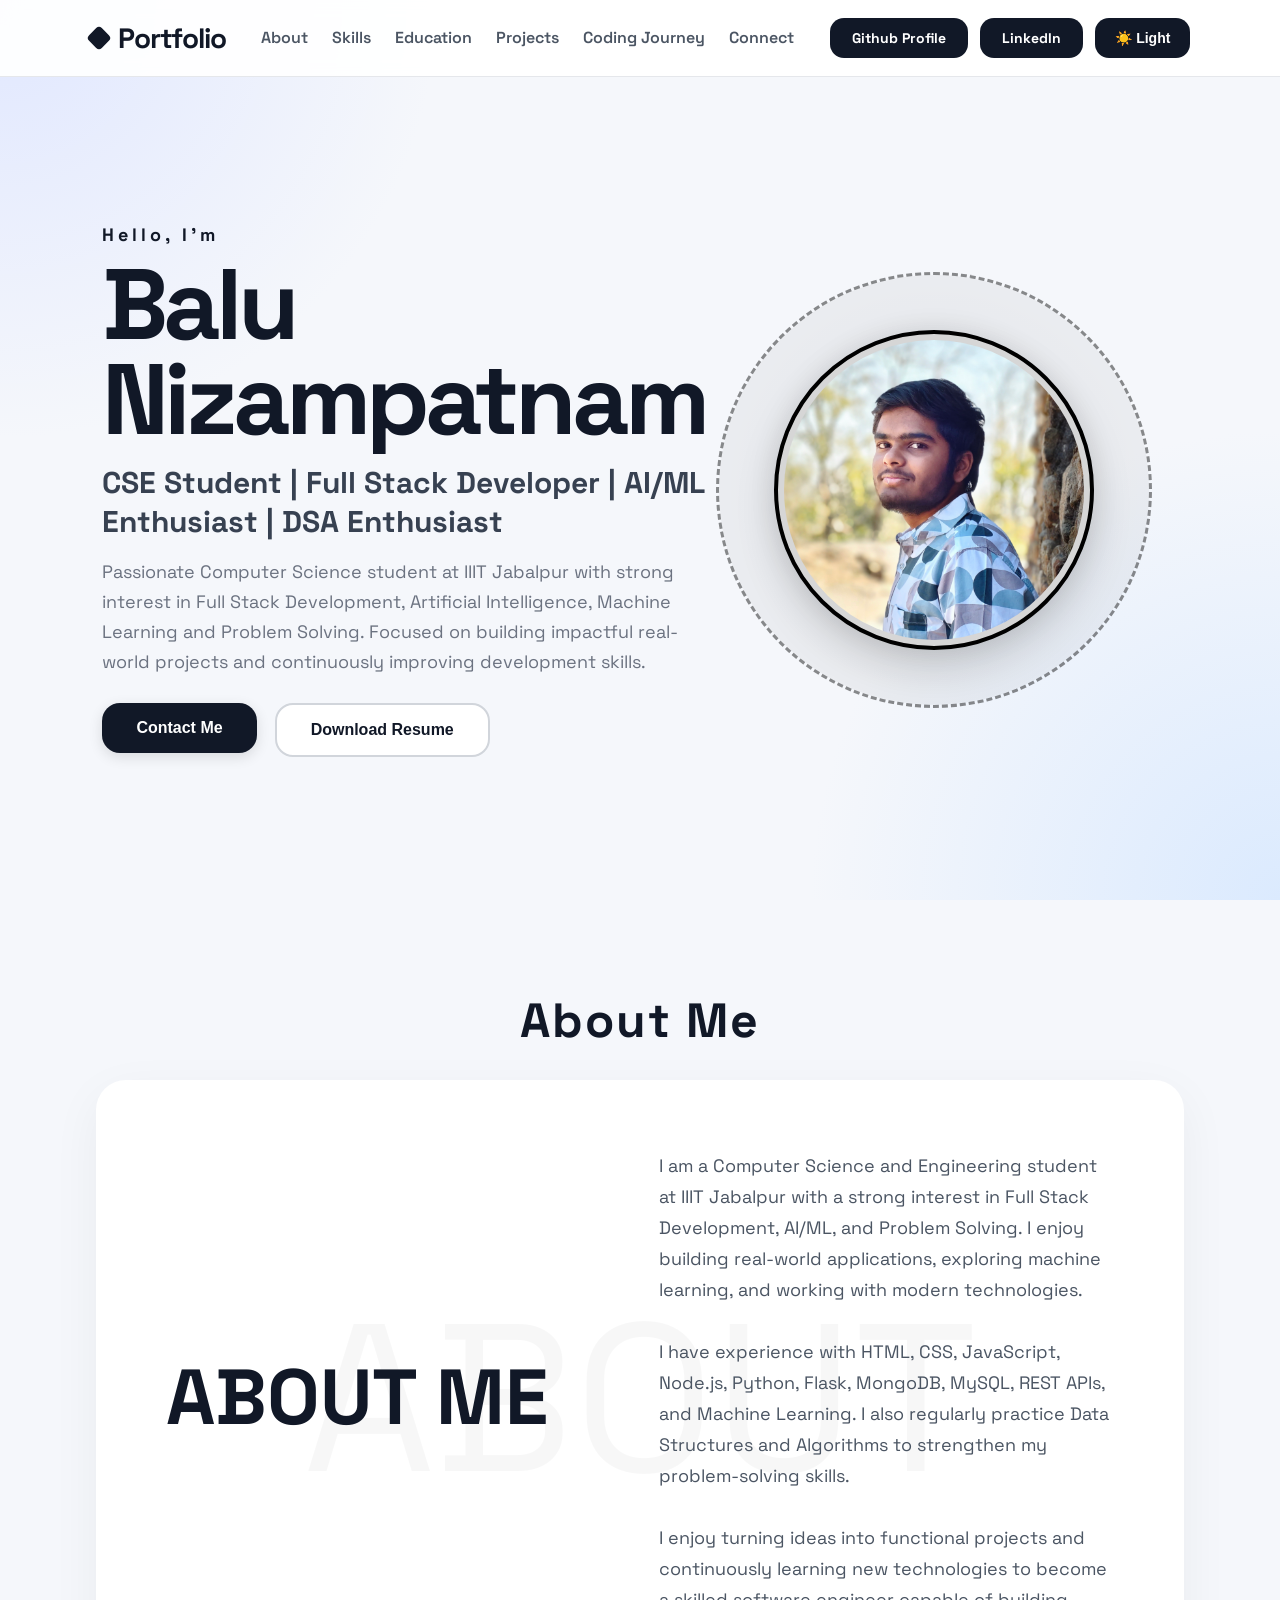
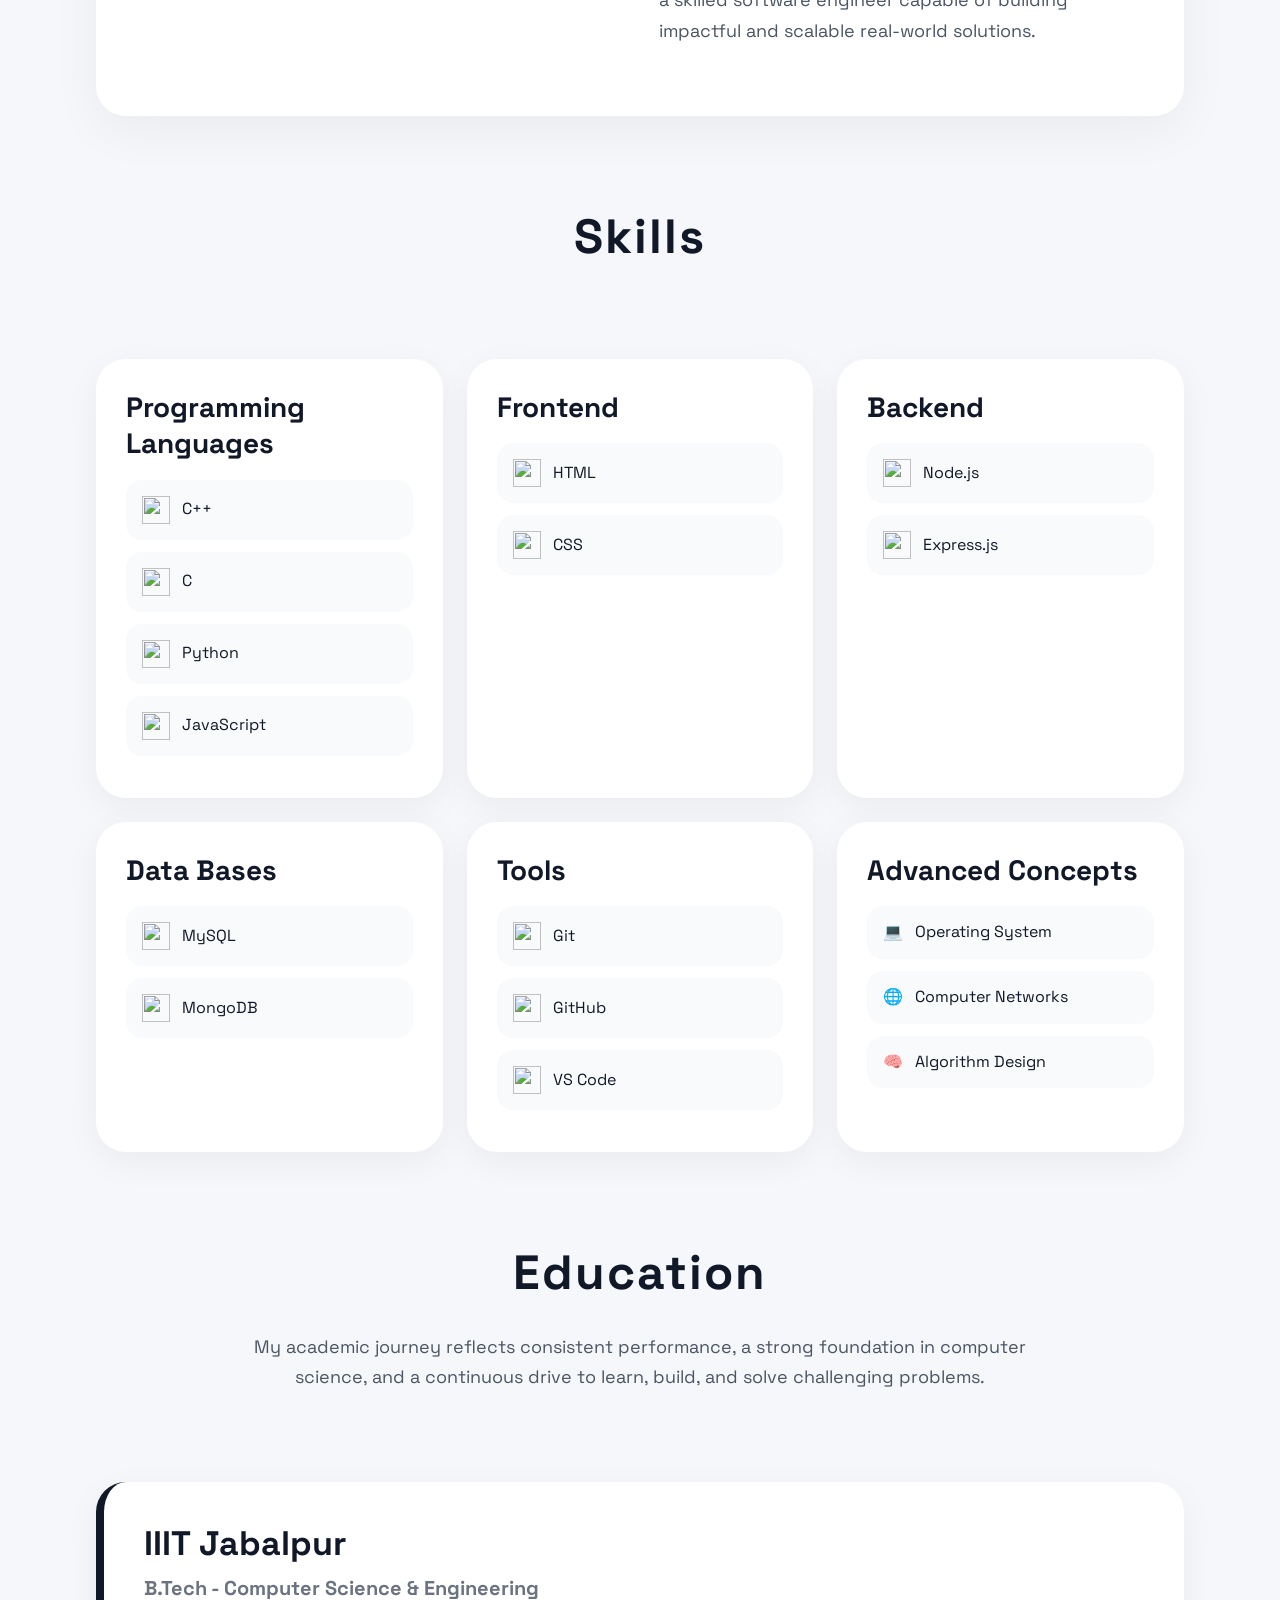
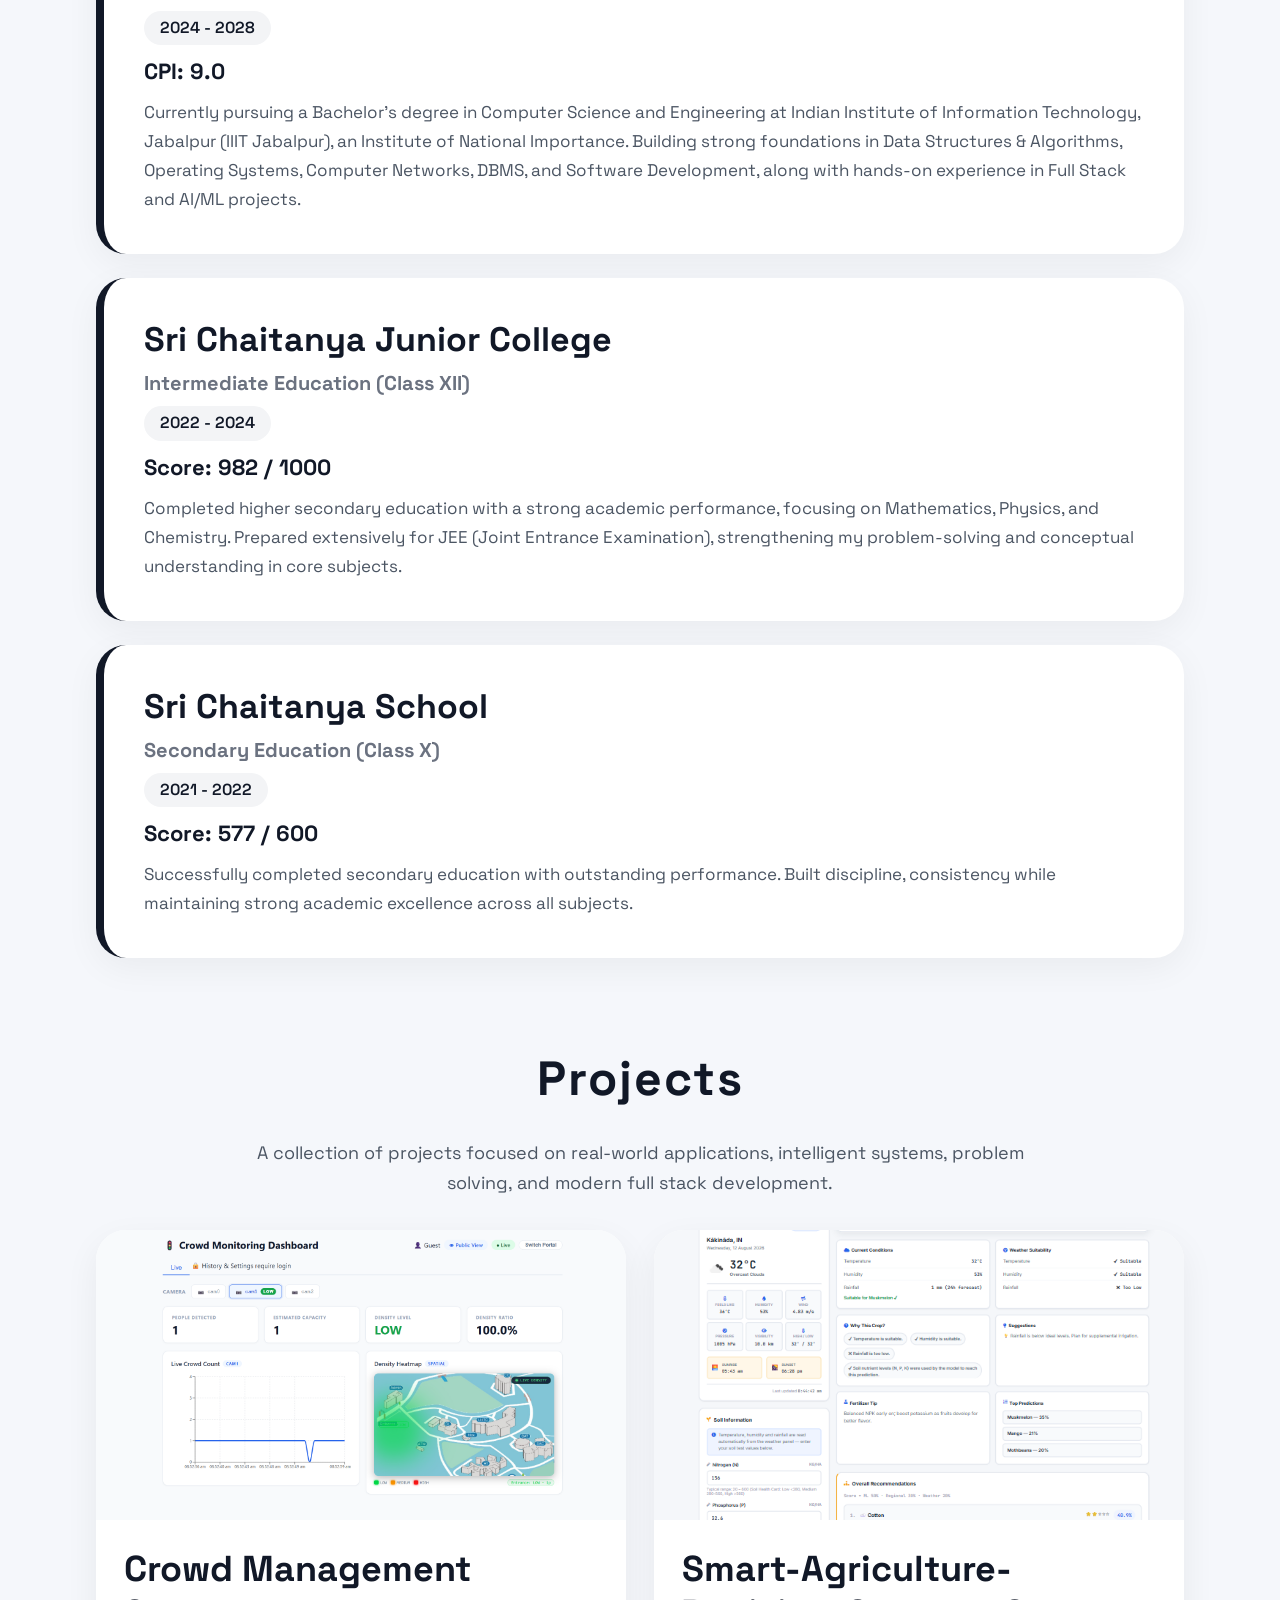
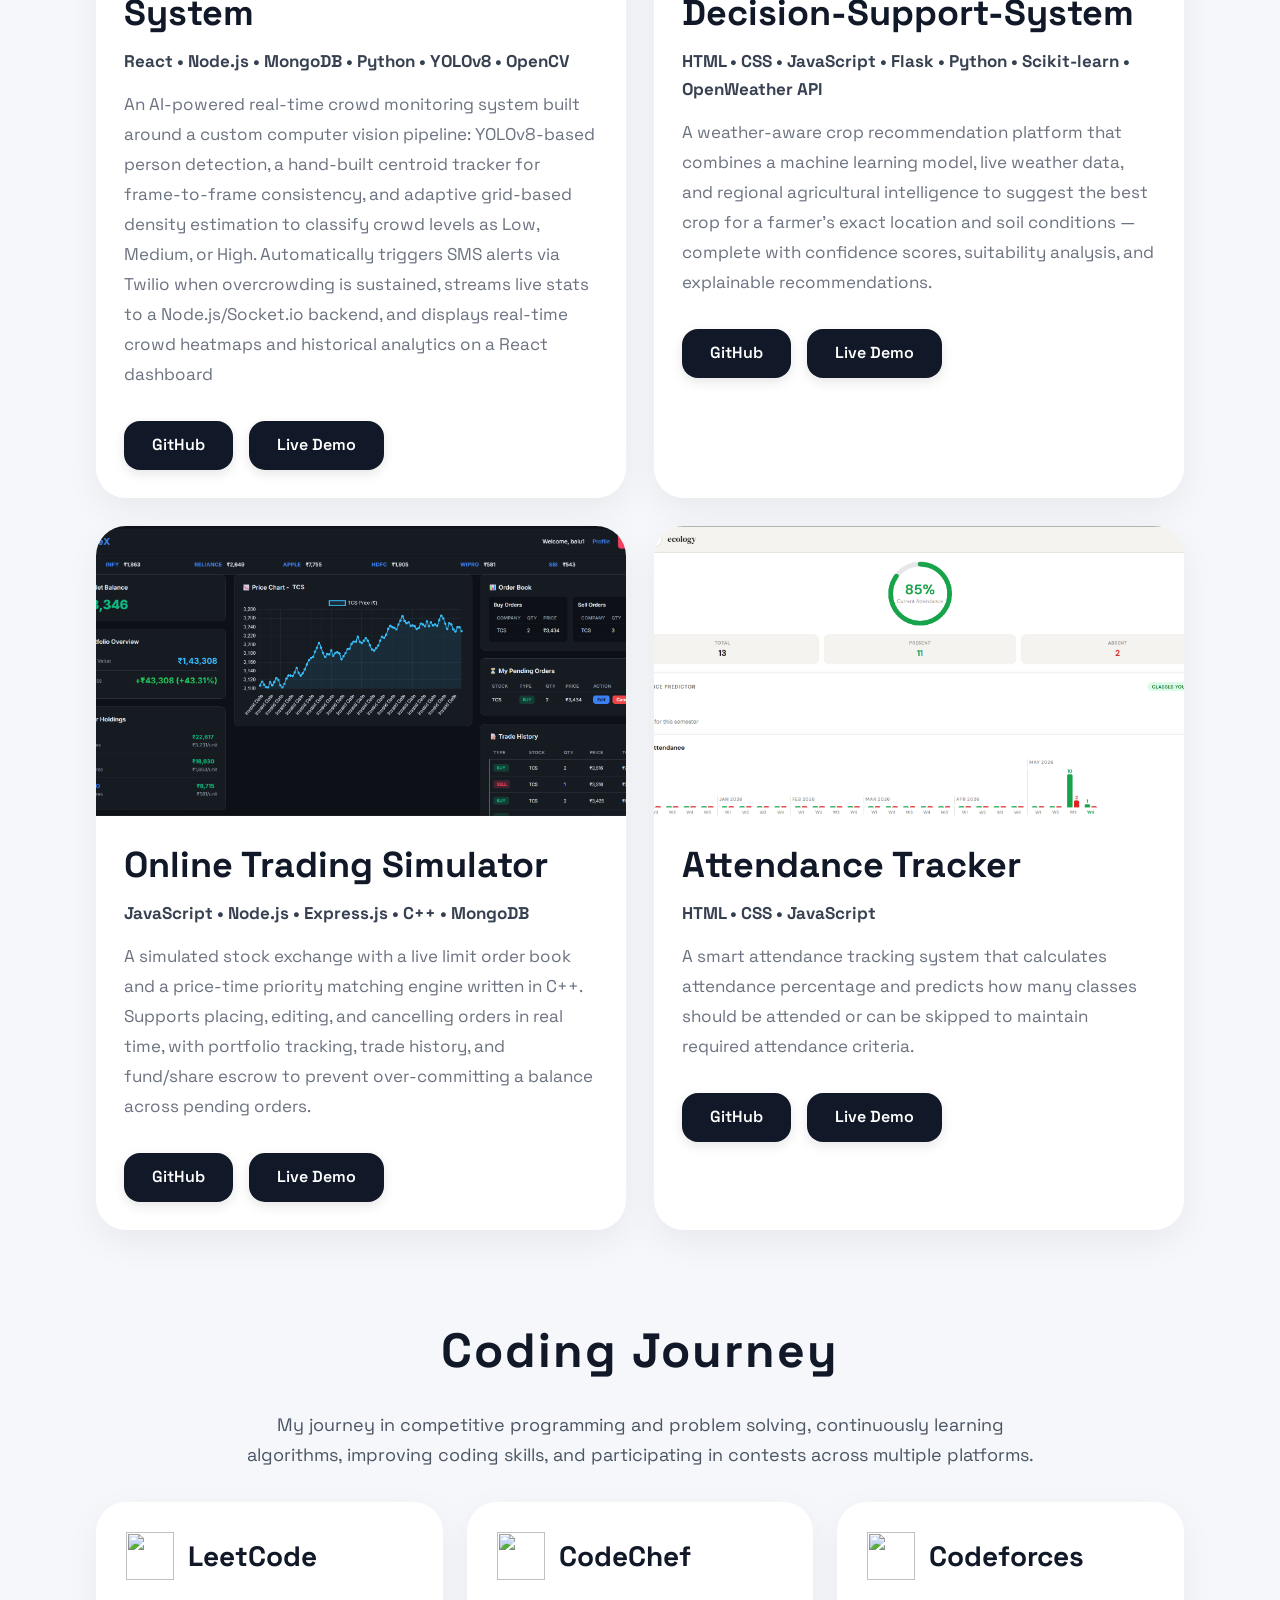
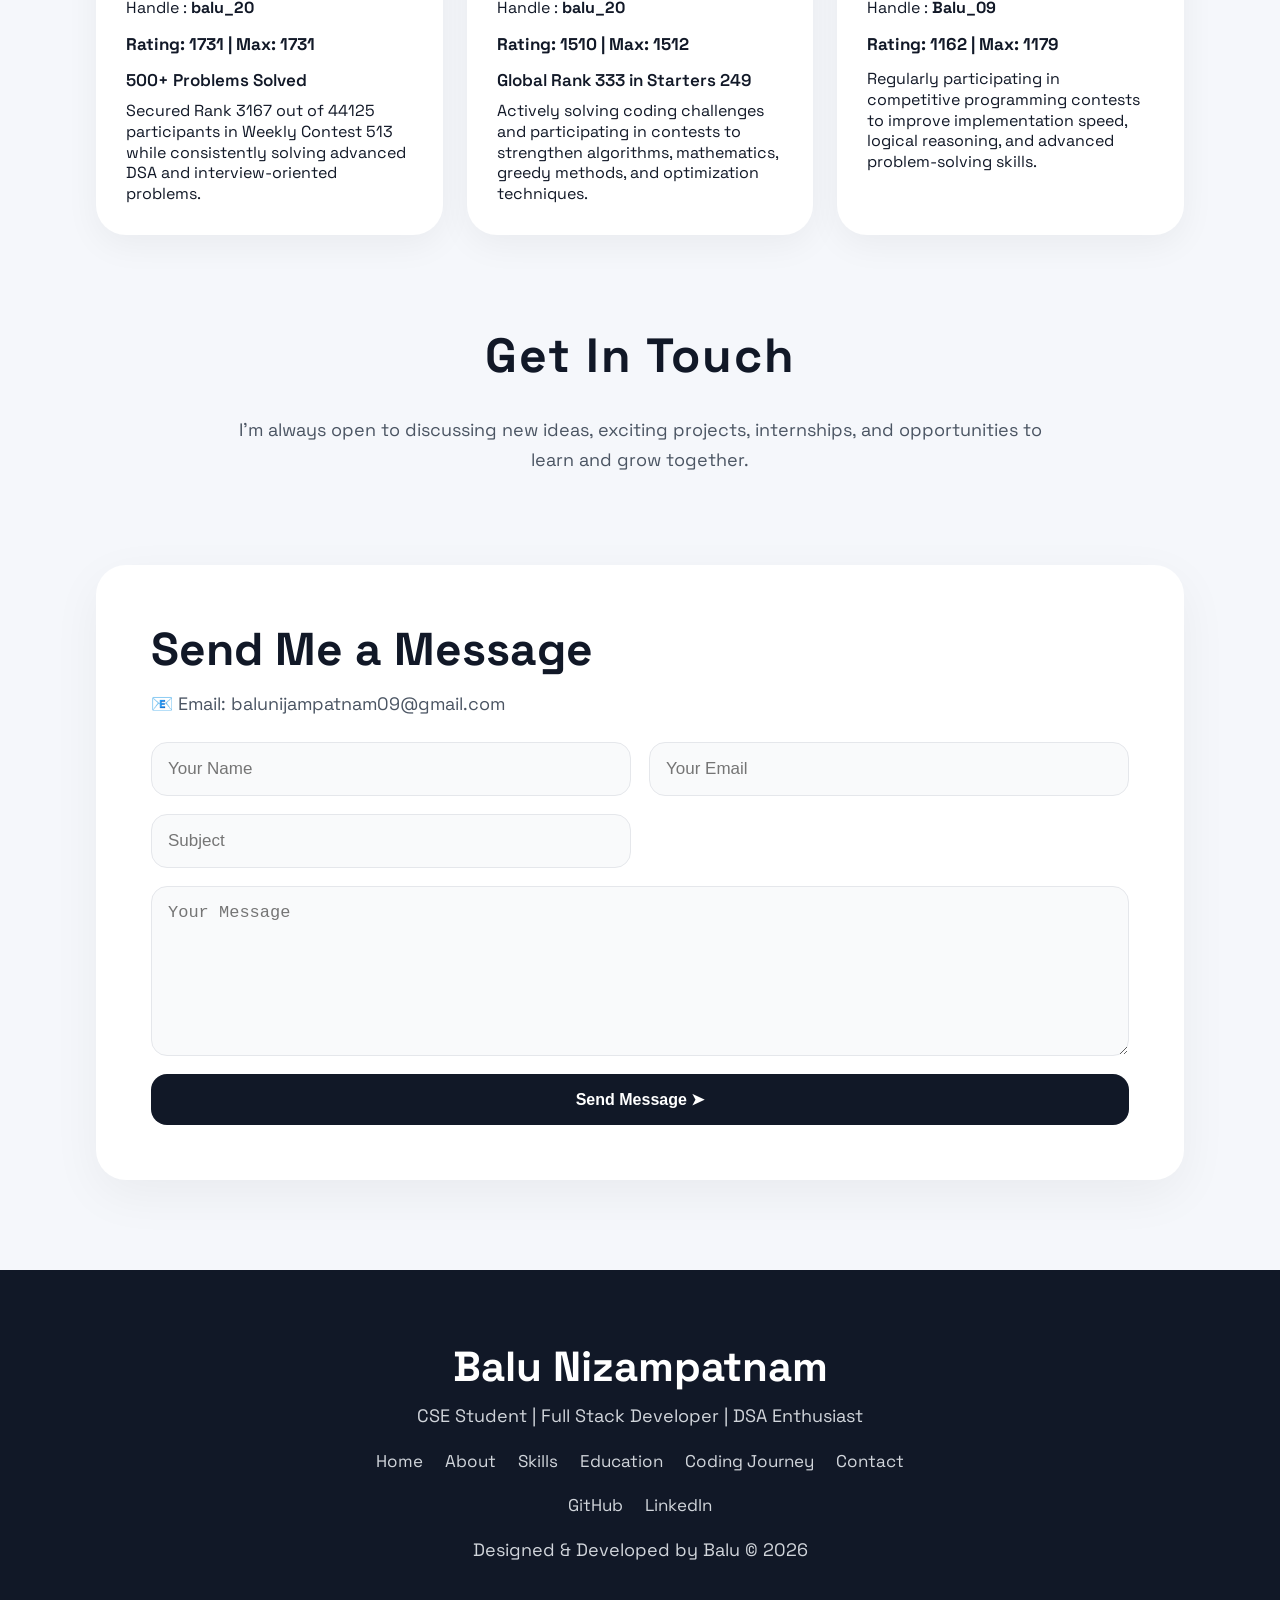
==== commit a93b485b: "Update index.html" ====
--- a/index.html
+++ b/index.html
@@ -49,7 +49,7 @@
     </div>
 
     <div class="home-right">
-        <img src="image.png">
+        <img src="images/image.png">
     </div>
 </section>
 <!-------------------About--------------------->
@@ -199,7 +199,7 @@
     </p>
 <div class="project-container">
     <div class="project-card">
-            <img src="crowd.png" class="project-img">
+            <img src="images/crowd.png" class="project-img">
             <div class="project-content">
                 <h3>Crowd Management System</h3>
                 <p class="tech">React • Node.js • MongoDB • Python • YOLOv8 • OpenCV</p>
@@ -213,7 +213,7 @@
             </div>
     </div>
     <div class="project-card">
-            <img src="prepwise.jpg" class="project-img">
+            <img src="images/crop.png" class="project-img">
             <div class="project-content">
                 <h3>Smart-Agriculture-Decision-Support-System</h3>
                 <p class="tech">HTML • CSS • JavaScript • Flask • Python • Scikit-learn • OpenWeather API</p>
@@ -227,7 +227,7 @@
             </div>
     </div>
     <div class="project-card">
-            <img src="trading.jpg" class="project-img">
+            <img src="images/trade.png" class="project-img">
             <div class="project-content">
                 <h3>Online Trading Simulator</h3>
                 <p class="tech">JavaScript • Node.js • Express.js • C++ • MongoDB</p>
@@ -241,7 +241,7 @@
             </div>
     </div>
     <div class="project-card">
-            <img src="attendance.jpg" class="project-img">
+            <img src="images/attendance.jpg" class="project-img">
             <div class="project-content">
                 <h3>Attendance Tracker</h3>
                 <p class="tech">HTML • CSS • JavaScript</p>
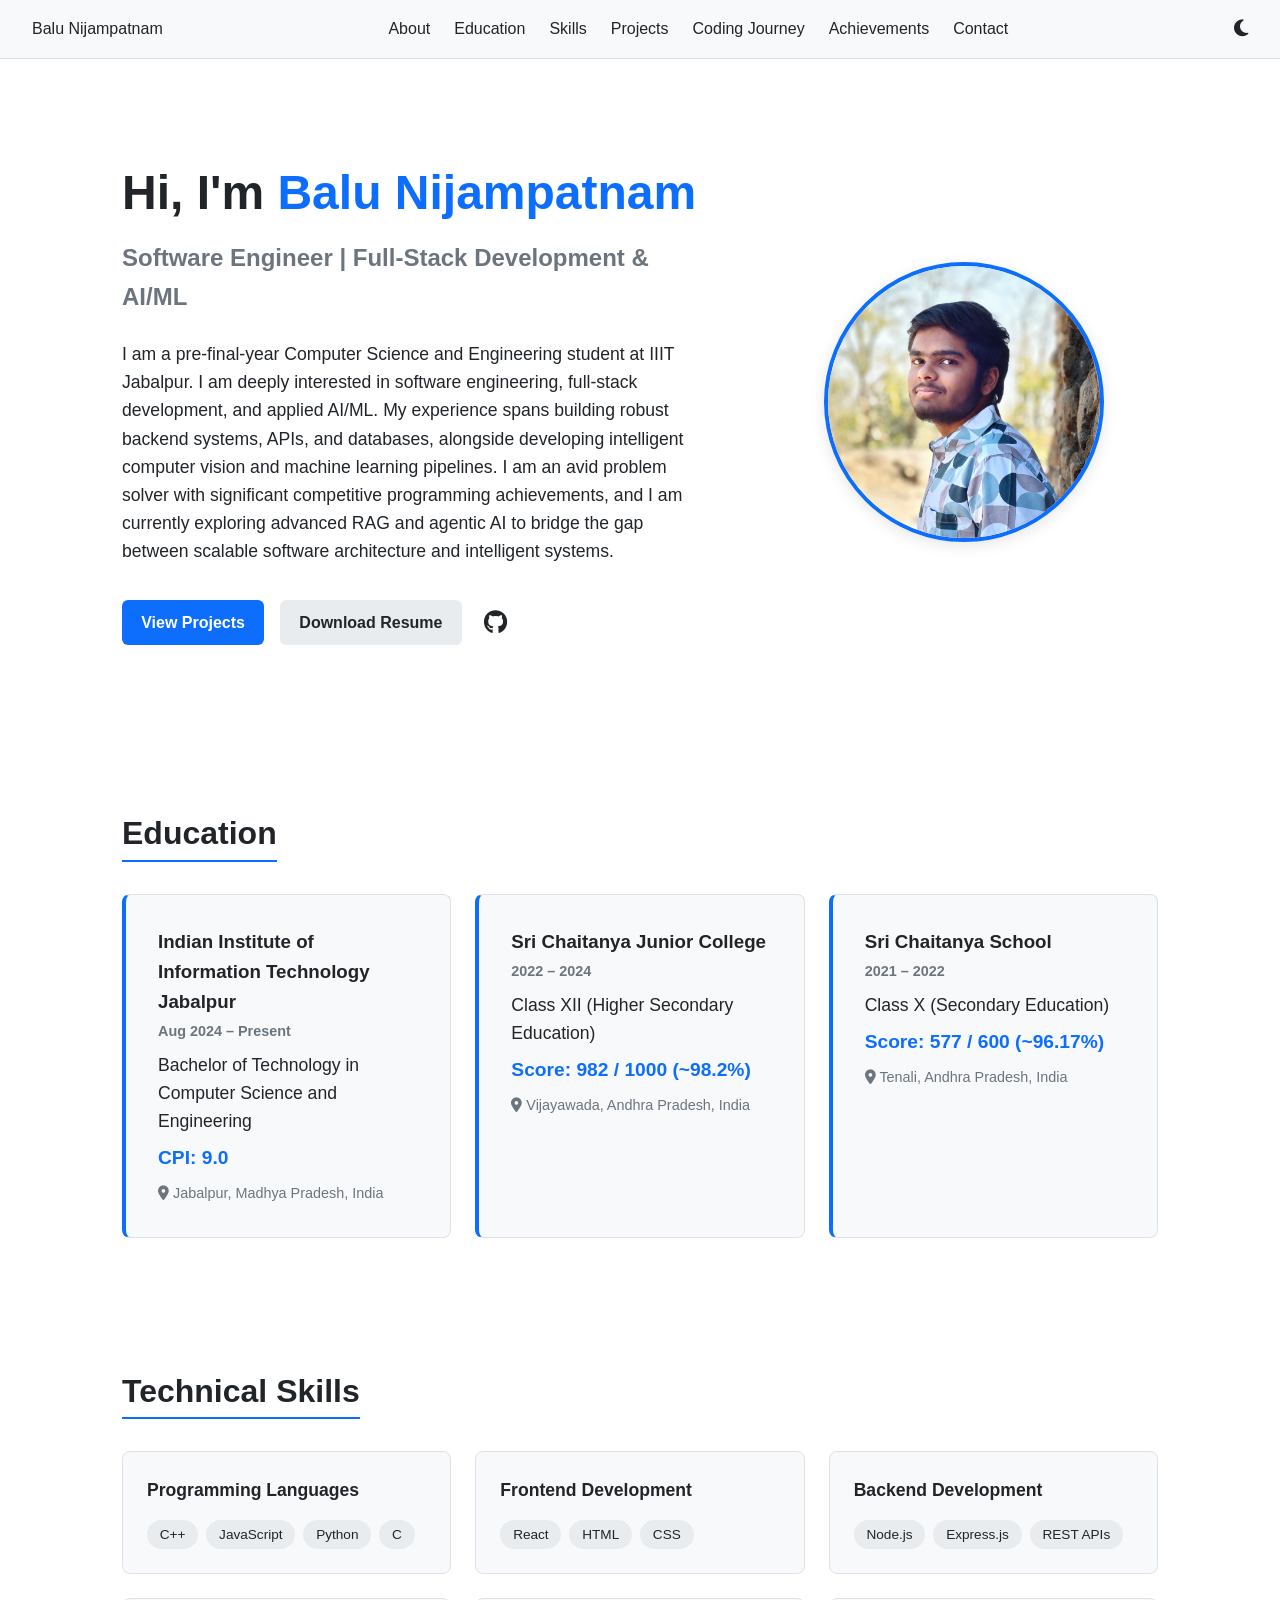
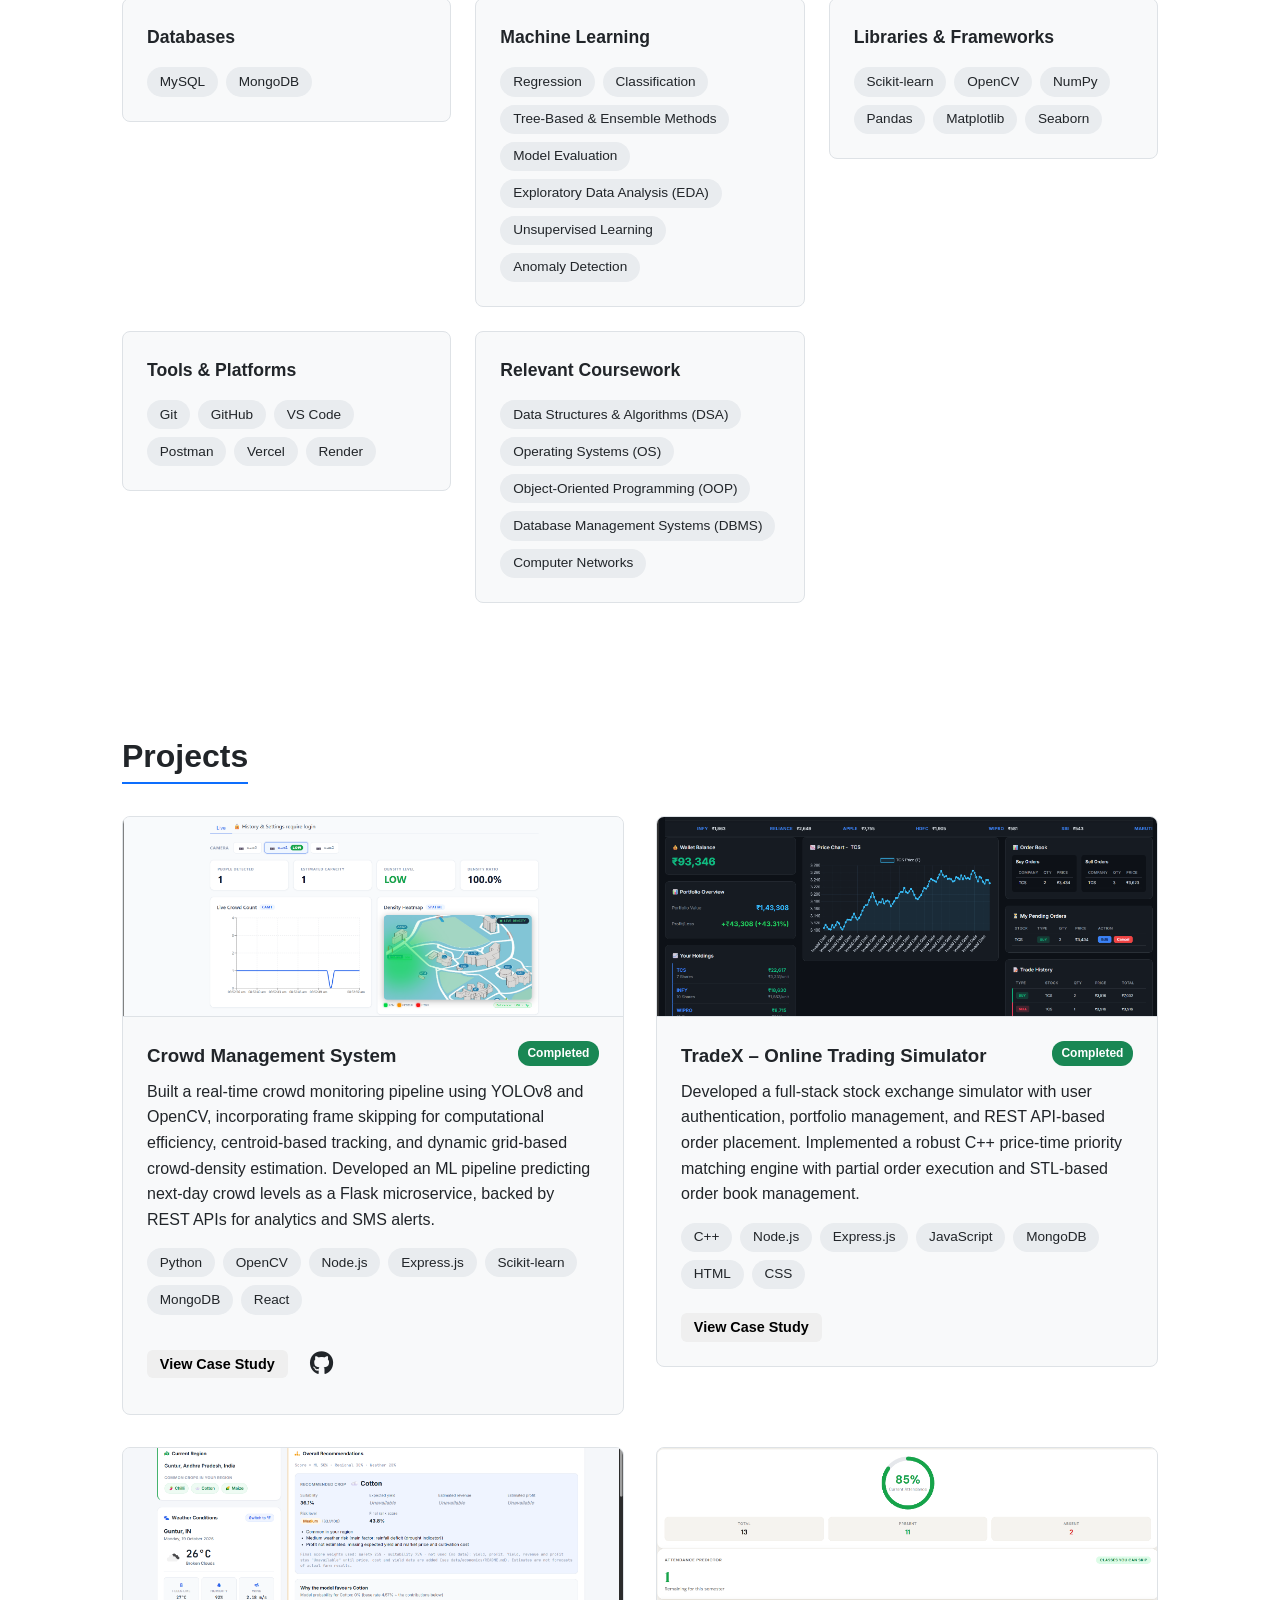
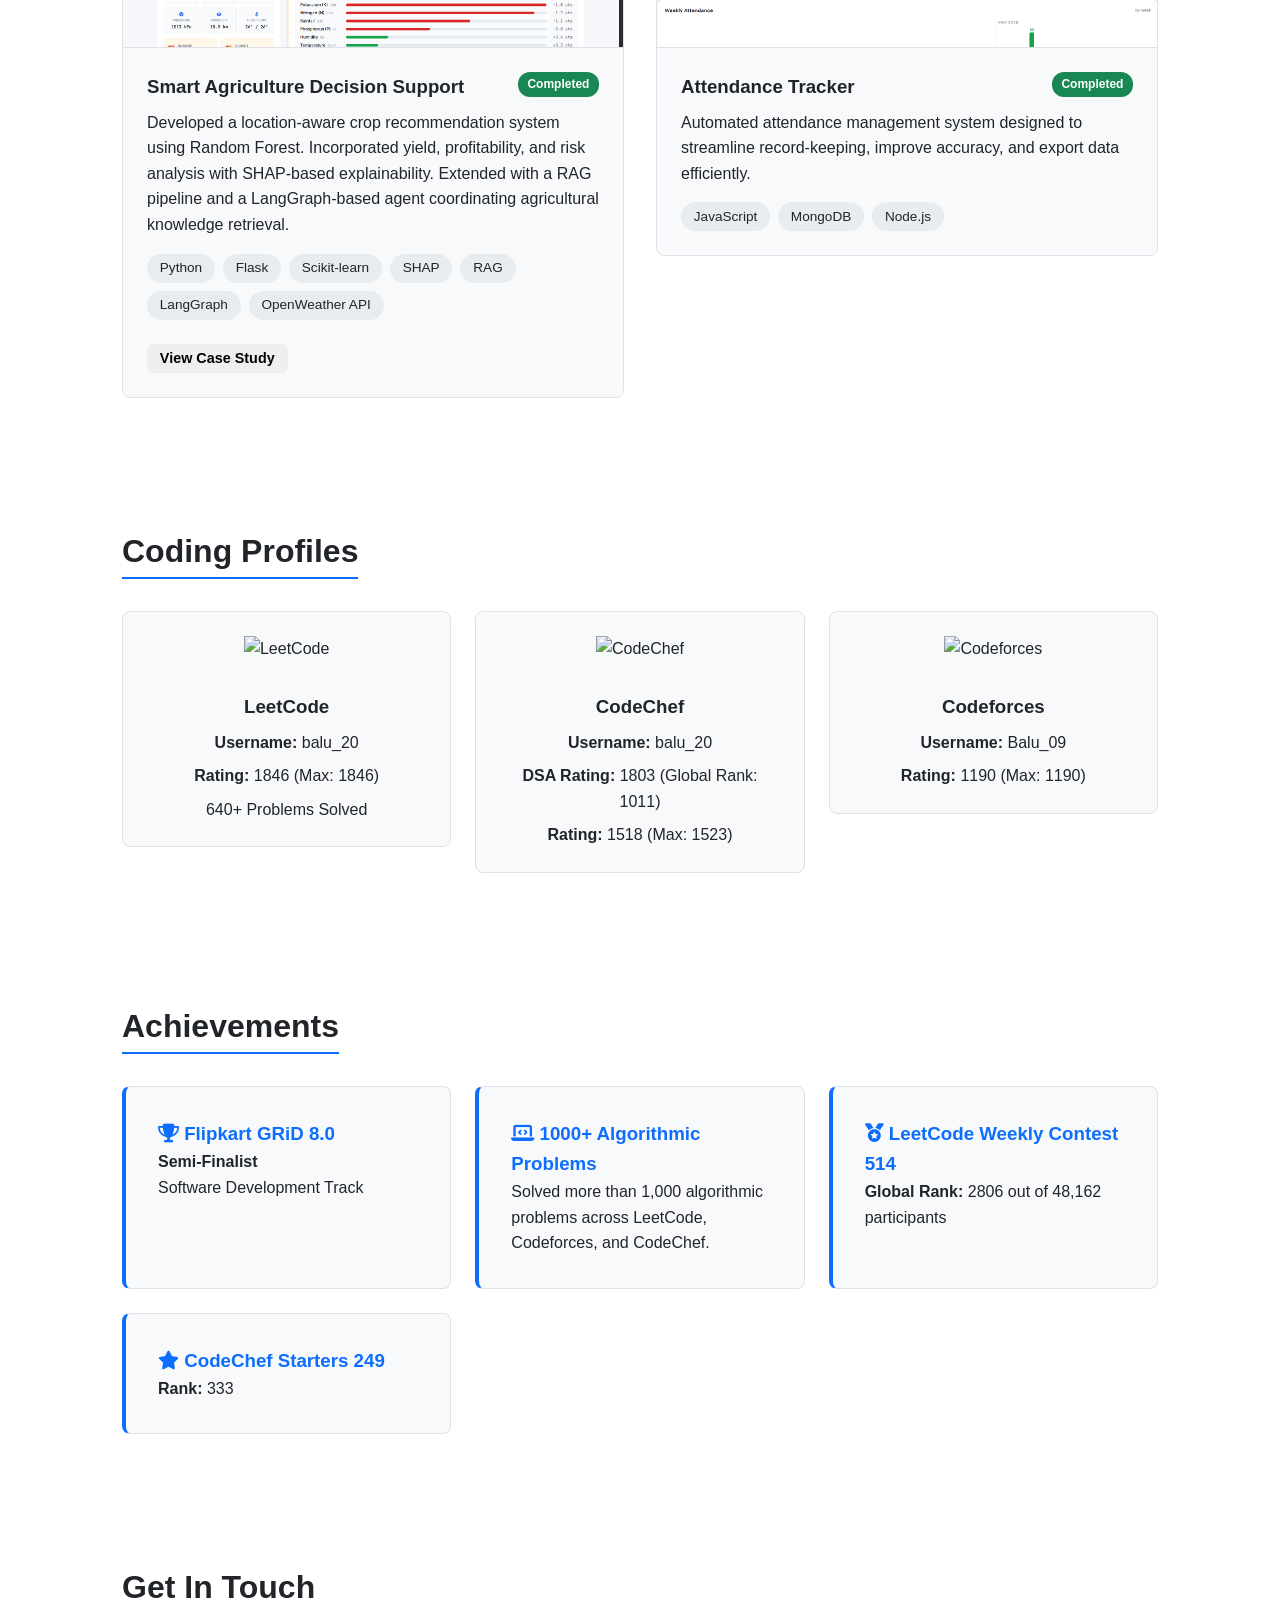
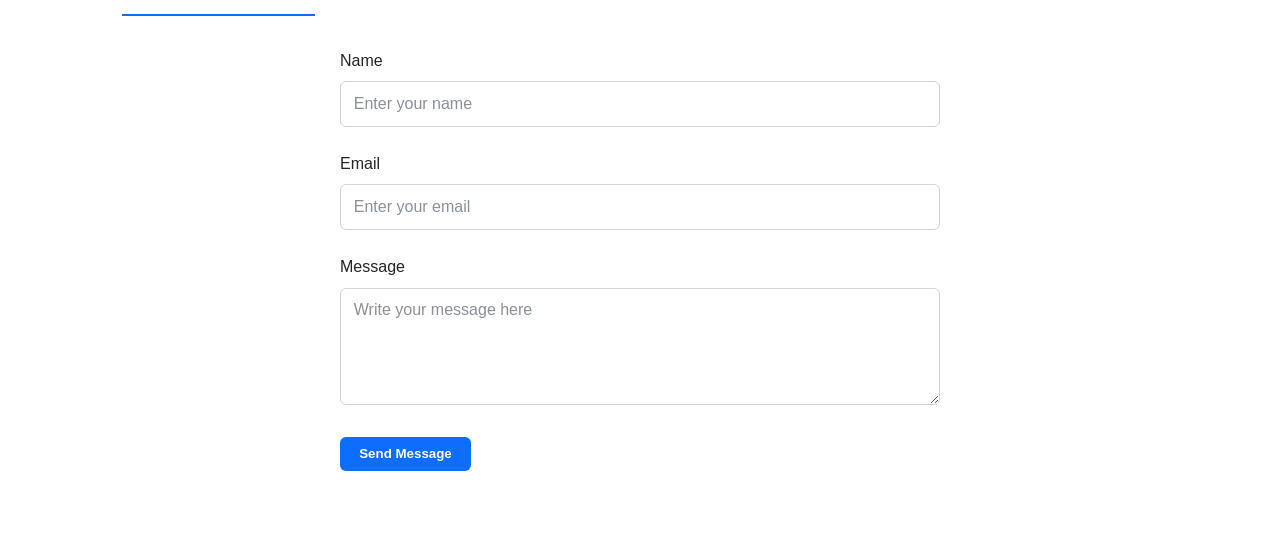
==== commit f35a9ce9: "Update portfolio website" ====
--- a/index.html
+++ b/index.html
@@ -1,397 +1,327 @@
-<!DOCTYPE html>
-<html lang="en">
-<head>
-    <meta charset="UTF-8">
-    <meta name="viewport" content="width=device-width, initial-scale=1.0">
-    <title>Document</title>
-    <link id="theme-style" rel="stylesheet" href="LightMode.css">
-</head>
-
-<body>
-    <!-------------------Nav Bar--------------------->
-<nav id="navbar">
-    <div class="nav-left">
-        <div class="logo-circle"></div>
-        <h2 class="logo-text">Portfolio</h2>
-    </div>
-
-    <ul class="nav-links">
-        <li><a href="#about">About</a></li>
-        <li><a href="#skills">Skills</a></li>
-        <li><a href="#education">Education</a></li>
-        <li><a href="#projects">Projects</a></li>
-        <li><a href="#achievements">Coding Journey</a></li>
-        <li><a href="#contact">Connect</a></li>
-    </ul>
-
-    <div class="nav-buttons">
-        <a href="https://github.com/balu-0920" target="_blank" class="nav-btn">Github Profile</a>
-        <a href="https://www.linkedin.com/in/balu-nizampatnam-5399a8378" target="_blank" class="nav-btn">LinkedIn</a>
-        <button id="theme-toggle">☀️ Light</button>
-    </div>
-</nav>
-<!-------------------Home--------------------->
-<section id="home">
-    <div class="home-left">
-        <h3>Hello, I'm</h3>
-        <h1>Balu Nizampatnam</h1>
-        <h2>CSE Student | Full Stack Developer | AI/ML Enthusiast | DSA Enthusiast</h2>
-        <p>
-            Passionate Computer Science student at IIIT Jabalpur with strong
-            interest in Full Stack Development, Artificial Intelligence, Machine Learning
-            and Problem Solving. Focused on building impactful real-world projects
-            and continuously improving development skills.
-        </p>
-        <div class="home-buttons">
-            <a href="#contact"><button class="btn1">Contact Me</button></a>
-            <a href="Resume.pdf" download><button class="btn2">Download Resume</button></a>
-        </div>
-    </div>
-
-    <div class="home-right">
-        <img src="images/image.png">
-    </div>
-</section>
-<!-------------------About--------------------->
-<section id="about">
-    <h2 class="about-title">About Me</h2>
-    <div class="about-box">
-        <p>
-            I am a Computer Science and Engineering student at IIIT Jabalpur with a strong interest in Full Stack Development, AI/ML, and Problem Solving. I enjoy building real-world applications, exploring machine learning, and working with modern technologies.
-<br><br>
-I have experience with HTML, CSS, JavaScript, Node.js, Python, Flask, MongoDB, MySQL, REST APIs, and Machine Learning. I also regularly practice Data Structures and Algorithms to strengthen my problem-solving skills.
-<br><br>
-I enjoy turning ideas into functional projects and continuously learning new technologies to become a skilled software engineer capable of building impactful and scalable real-world solutions.
-        </p>
-    </div>
-</section>
-<!-------------------Skills--------------------->
-<h2 class="skills-title">Skills</h2>
-<div id="skills">
-<div id="pl">
-        <h3>Programming Languages</h3>
-        <div class="skill-box">
-            <img src="https://cdn.jsdelivr.net/gh/devicons/devicon/icons/cplusplus/cplusplus-original.svg">
-            <span>C++</span>
-        </div>
-        <div class="skill-box">
-            <img src="https://upload.wikimedia.org/wikipedia/commons/1/19/C_Logo.png">
-            <span>C</span>
-        </div>
-        <div class="skill-box">
-            <img src="https://cdn.jsdelivr.net/gh/devicons/devicon/icons/python/python-original.svg">
-            <span>Python</span>
-        </div>
-        <div class="skill-box">
-            <img src="https://cdn.jsdelivr.net/gh/devicons/devicon/icons/javascript/javascript-original.svg">
-            <span>JavaScript</span>
-        </div>
-</div>
-<div id="fe">
-        <h3>Frontend</h3>
-        <div class="skill-box">
-            <img src="https://cdn.jsdelivr.net/gh/devicons/devicon/icons/html5/html5-original.svg">
-            <span>HTML</span>
-        </div>
-        <div class="skill-box">
-            <img src="https://cdn.jsdelivr.net/gh/devicons/devicon/icons/css3/css3-original.svg">
-            <span>CSS</span>
-        </div>
-</div>
-<div id="be">
-        <h3>Backend</h3>
-        <div class="skill-box">
-            <img src="https://cdn.jsdelivr.net/gh/devicons/devicon/icons/nodejs/nodejs-original.svg">
-            <span>Node.js</span>
-        </div>
-        <div class="skill-box">
-            <img src="https://cdn.jsdelivr.net/gh/devicons/devicon/icons/express/express-original.svg">
-            <span>Express.js</span>
-        </div>
-</div>
-<div id="db">
-        <h3>Data Bases</h3>
-        <div class="skill-box">
-            <img src="https://cdn.jsdelivr.net/gh/devicons/devicon/icons/mysql/mysql-original.svg">
-            <span>MySQL</span>
-        </div>
-        <div class="skill-box">
-            <img src="https://cdn.jsdelivr.net/gh/devicons/devicon/icons/mongodb/mongodb-original.svg">
-            <span>MongoDB</span>
-        </div>
-</div>
-<div id="tools">
-    <h3>Tools</h3>
-    <div class="skill-box">
-        <img src="https://cdn.jsdelivr.net/gh/devicons/devicon/icons/git/git-original.svg">
-        <span>Git</span>
-    </div>
-    <div class="skill-box">
-        <img src="https://cdn.jsdelivr.net/gh/devicons/devicon/icons/github/github-original.svg">
-        <span>GitHub</span>
-    </div>
-    <div class="skill-box">
-        <img src="https://cdn.jsdelivr.net/gh/devicons/devicon/icons/vscode/vscode-original.svg">
-        <span>VS Code</span>
-    </div>
-</div>
-<div id="ac">
-    <h3>Advanced Concepts</h3>
-    <div class="skill-box">
-        <span>💻</span>
-        <span>Operating System</span>
-    </div>
-    <div class="skill-box">
-        <span>🌐</span>
-        <span>Computer Networks</span>
-    </div>
-    <div class="skill-box">
-        <span>🧠</span>
-        <span>Algorithm Design</span>
-    </div>
-</div>
-</div>
-<!-------------------Education--------------------->
-<h2 class="edu-title">Education</h2>
-<p class="edu-subtitle">
-  My academic journey reflects consistent performance, a strong foundation in computer science, and a continuous drive to learn, build, and solve challenging problems.
-</p>
-<div id="education">
-    <div class="edu-box">
-        <div class="dot"></div>
-        <h3>IIIT Jabalpur</h3>
-        <h4>B.Tech - Computer Science & Engineering</h4>
-        <p class="year">2024 - 2028</p>
-        <p class="grade">CPI: 9.0</p>
-        <p class="desc">
-Currently pursuing a Bachelor’s degree in Computer Science and Engineering at Indian Institute of Information Technology, Jabalpur (IIIT Jabalpur), an Institute of National Importance. Building strong foundations in Data Structures & Algorithms, Operating Systems, Computer Networks, DBMS, and Software Development, along with hands-on experience in Full Stack and AI/ML projects.        </p>
-    </div>
-    <div class="edu-box">
-        <div class="dot"></div>
-        <h3>Sri Chaitanya Junior College</h3>
-        <h4>Intermediate Education (Class XII)</h4>
-        <p class="year">2022 - 2024</p>
-        <p class="grade">Score: 982 / 1000</p>
-        <p class="desc">
-           Completed higher secondary education with a strong academic performance, focusing on Mathematics, Physics, and Chemistry. Prepared extensively for JEE (Joint Entrance Examination), strengthening my problem-solving and conceptual understanding in core subjects.
-        </p>
-    </div>
-    <div class="edu-box">
-        <div class="dot"></div>
-        <h3>Sri Chaitanya School</h3>
-        <h4>Secondary Education (Class X)</h4>
-        <p class="year">2021 - 2022</p>
-        <p class="grade">Score: 577 / 600</p>
-        <p class="desc">
-            Successfully completed secondary education with outstanding performance.
-            Built discipline, consistency while
-            maintaining strong academic excellence across all subjects.
-        </p>
-    </div>
-</div>
-<!-------------------Projects--------------------->
-<section id="projects">
-    <h2 class="project-title">Projects</h2>
-    <p class="project-subtitle">
-        A collection of projects focused on real-world applications,
-        intelligent systems, problem solving,
-        and modern full stack development.
-    </p>
-<div class="project-container">
-    <div class="project-card">
-            <img src="images/crowd.png" class="project-img">
-            <div class="project-content">
-                <h3>Crowd Management System</h3>
-                <p class="tech">React • Node.js • MongoDB • Python • YOLOv8 • OpenCV</p>
-                <p class="project-desc">
-                   An AI-powered real-time crowd monitoring system built around a custom computer vision pipeline: YOLOv8-based person detection, a hand-built centroid tracker for frame-to-frame consistency, and adaptive grid-based density estimation to classify crowd levels as Low, Medium, or High. Automatically triggers SMS alerts via Twilio when overcrowding is sustained, streams live stats to a Node.js/Socket.io backend, and displays real-time crowd heatmaps and historical analytics on a React dashboard
-                </p>
-                <div class="project-buttons">
-                    <a href="https://github.com/balu-0920/real-time-crowd-analytics-system" class="project-btn">GitHub</a>
-                    <a href="https://crowd-dashboard.onrender.com" class="project-btn">Live Demo</a>
-                </div>
-            </div>
-    </div>
-    <div class="project-card">
-            <img src="images/crop.png" class="project-img">
-            <div class="project-content">
-                <h3>Smart-Agriculture-Decision-Support-System</h3>
-                <p class="tech">HTML • CSS • JavaScript • Flask • Python • Scikit-learn • OpenWeather API</p>
-                <p class="project-desc">
-                    A weather-aware crop recommendation platform that combines a machine learning model, live weather data, and regional agricultural intelligence to suggest the best crop for a farmer's exact location and soil conditions — complete with confidence scores, suitability analysis, and explainable recommendations.
-                </p>
-                <div class="project-buttons">
-                    <a href="https://github.com/balu-0920/Smart-Agriculture-Decision-Support-System" class="project-btn">GitHub</a>
-                    <a href="#" class="project-btn">Live Demo</a>
-                </div>
-            </div>
-    </div>
-    <div class="project-card">
-            <img src="images/trade.png" class="project-img">
-            <div class="project-content">
-                <h3>Online Trading Simulator</h3>
-                <p class="tech">JavaScript • Node.js • Express.js • C++ • MongoDB</p>
-                <p class="project-desc">
-                   A simulated stock exchange with a live limit order book and a price-time priority matching engine written in C++. Supports placing, editing, and cancelling orders in real time, with portfolio tracking, trade history, and fund/share escrow to prevent over-committing a balance across pending orders.
-                </p>
-                <div class="project-buttons">
-                    <a href="https://github.com/balu-0920/order-matching-engine" class="project-btn">GitHub</a>
-                    <a href="#" class="project-btn">Live Demo</a>
-                </div>
-            </div>
-    </div>
-    <div class="project-card">
-            <img src="images/attendance.jpg" class="project-img">
-            <div class="project-content">
-                <h3>Attendance Tracker</h3>
-                <p class="tech">HTML • CSS • JavaScript</p>
-                <p class="project-desc">
-                    A smart attendance tracking system that calculates
-                    attendance percentage and predicts how many classes
-                    should be attended or can be skipped
-                    to maintain required attendance criteria.
-                </p>
-                <div class="project-buttons">
-                    <a href="https://github.com/balu-0920/Attendence-Tracking-System" class="project-btn">GitHub</a>
-                    <a href="https://attendance-tracking-system-4ppl.onrender.com/" class="project-btn">Live Demo</a>
-                </div>
-            </div>
-    </div>
-</div>
-</section>
-<!-------------------Achievements/Coding Profiles--------------------->
-<section id="achievements">
-    <h2 class="ach-title">Coding Journey</h2>
-    <p class="ach-subtitle">
-        My journey in competitive programming and problem solving,
-        continuously learning algorithms, improving coding skills,
-        and participating in contests across multiple platforms.
-    </p>
-<div class="ach-container">
-        <div class="ach-box">
-            <div class="top-line">
-                <img src="https://upload.wikimedia.org/wikipedia/commons/1/19/LeetCode_logo_black.png">
-                <h3>LeetCode</h3>
-            </div>
-            <p class="profile-link">
-                <span class="handle-text">Handle :</span>
-                <a href="https://leetcode.com/u/balu_20/" target="_blank" class="handle-name">balu_20</a>
-            </p>
-            <p class="rating">Rating: 1731 | Max: 1731</p>
-            <p class="extra">500+ Problems Solved</p>
-            <p>
-                Secured Rank 3167 out of 44125 participants
-                in Weekly Contest 513 while consistently solving
-                advanced DSA and interview-oriented problems.
-            </p>
-        </div>
-        <div class="ach-box">
-            <div class="top-line">
-                <img src="https://cdn.codechef.com/images/cc-logo.svg">
-                <h3>CodeChef</h3>
-            </div>
-            <p class="profile-link">
-                <span class="handle-text">Handle :</span>
-                <a href="https://www.codechef.com/users/balu_20" target="_blank" class="handle-name">balu_20</a>
-            </p>
-            <p class="rating">Rating: 1510 | Max: 1512</p>
-            <p class="extra">Global Rank 333 in Starters 249</p>
-            <p>
-                Actively solving coding challenges and participating
-                in contests to strengthen algorithms, mathematics,
-                greedy methods, and optimization techniques.
-            </p>
-        </div>
-        <div class="ach-box">
-            <div class="top-line">
-                <img src="https://cdn.iconscout.com/icon/free/png-256/free-codeforces-3629285-3031869.png">
-                <h3>Codeforces</h3>
-            </div>
-            <p class="profile-link">
-                <span class="handle-text">Handle :</span>
-                <a href="https://codeforces.com/profile/Balu_09" target="_blank" class="handle-name">Balu_09</a>
-            </p>
-            <p class="rating">Rating: 1162 | Max: 1179</p>
-            <p>
-                Regularly participating in competitive programming contests
-                to improve implementation speed, logical reasoning,
-                and advanced problem-solving skills.
-            </p>
-        </div>
-</div>
-</section>
-<!-------------------Contact--------------------->
-<h2 class="contact-title">Get In Touch</h2>
-<p class="contact-subtitle">
-    I'm always open to discussing new ideas, exciting projects,
-    internships, and opportunities to learn and grow together.
-</p>
-<div id="contact">
-    <h2>Send Me a Message</h2>
-    <p class="mail">📧 Email: balunijampatnam09@gmail.com</p>
-   <form id="contact-form">
-    <input type="text" name="name" placeholder="Your Name" required>
-    <input type="email" name="email" placeholder="Your Email" required>
-    <input type="text" name="subject" placeholder="Subject">
-    <textarea name="message" placeholder="Your Message"></textarea>
-    <button type="submit">Send Message ➤</button>
-   </form>
-</div>
-<!-------------------Footer--------------------->
-<footer id="footer">
-    <h2>Balu Nizampatnam</h2>
-    <p>CSE Student | Full Stack Developer | DSA Enthusiast</p>
-    <div class="footer-links">
-        <a href="#home">Home</a>
-        <a href="#about">About</a>
-        <a href="#skills">Skills</a>
-        <a href="#education">Education</a>
-        <a href="#achievements">Coding Journey</a>
-        <a href="#contact">Contact</a>
-    </div>
-    <div class="social-links">
-        <a href="https://github.com/balu-0920" target="_blank">GitHub</a>
-        <a href="https://www.linkedin.com/in/balu-nizampatnam-5399a8378" target="_blank">LinkedIn</a>
-    </div>
-    <p class="copyright">Designed & Developed by Balu © 2026</p>
-</footer>
-<!-------------------Script--------------------->
-<script>
-const themeToggle=document.getElementById("theme-toggle");
-const themeStyle=document.getElementById("theme-style");
-let darkMode=true;
-themeToggle.addEventListener("click", () => {
-    if(darkMode){
-        themeStyle.href = "DarkMode.css";
-        themeToggle.innerHTML="🌙 Dark";
-    }
-    else{
-        themeStyle.href = "LightMode.css";
-        themeToggle.innerHTML="☀️ Light";
-    }
-    darkMode = !darkMode;
-});
-</script>
-<script src="https://cdn.jsdelivr.net/npm/@emailjs/browser@4/dist/email.min.js"></script>
-<script>
-emailjs.init("a7PA4PTwAfktazLXG");
-const form = document.getElementById("contact-form");
-form.addEventListener("submit", function(e){
-    e.preventDefault();
-    emailjs.sendForm(
-        "service_61v557n",
-        "template_lt53pv8",
-        this
-    )
-    .then(() => {
-        alert("Message Sent Successfully!");
-        form.reset();
-    })
-    .catch((error) => {
-    console.log(error);
-    alert(error.text);
-});
-});
-</script>
-</body>
-</html>
+<!DOCTYPE html>
+<html lang="en" data-theme="light">
+<head>
+  <meta charset="UTF-8">
+  <meta name="viewport" content="width=device-width, initial-scale=1.0">
+  <title>Balu Nijampatnam | Software Engineer & AI/ML</title>
+  <meta name="description" content="Portfolio of Balu Nijampatnam, Software Engineer specializing in Full-Stack Development, Backend APIs, and Machine Learning.">
+  <link rel="stylesheet" href="style.css">
+  
+  <link rel="stylesheet" href="https://cdnjs.cloudflare.com/ajax/libs/font-awesome/6.4.0/css/all.min.css">
+  
+  <script type="text/javascript" src="https://cdn.jsdelivr.net/npm/@emailjs/browser@3/dist/email.min.js"></script>
+  <script type="text/javascript">
+    (function(){
+        emailjs.init("YOUR_PUBLIC_KEY");
+    })();
+  </script>
+</head>
+<body>
+  <nav class="navbar">
+    <div class="nav-brand">Balu Nijampatnam</div>
+    <ul class="nav-links">
+      <li><a href="#about">About</a></li>
+      <li><a href="#education">Education</a></li>
+      <li><a href="#skills">Skills</a></li>
+      <li><a href="#projects">Projects</a></li>
+      <li><a href="#profiles">Coding Journey</a></li>
+      <li><a href="#achievements">Achievements</a></li>
+      <li><a href="#contact">Contact</a></li>
+    </ul>
+    <button id="theme-toggle" aria-label="Toggle Dark Mode">
+      <i class="fas fa-moon"></i>
+    </button>
+  </nav>
+
+  <main>
+    <header id="about" class="section hero">
+      <div class="hero-content">
+        <h1>Hi, I'm <span class="highlight">Balu Nijampatnam</span></h1>
+        <h2>Software Engineer | Full-Stack Development & AI/ML</h2>
+        <p>I am a pre-final-year Computer Science and Engineering student at IIIT Jabalpur. I am deeply interested in software engineering, full-stack development, and applied AI/ML. My experience spans building robust backend systems, APIs, and databases, alongside developing intelligent computer vision and machine learning pipelines. I am an avid problem solver with significant competitive programming achievements, and I am currently exploring advanced RAG and agentic AI to bridge the gap between scalable software architecture and intelligent systems.</p>
+        <div class="hero-actions">
+          <a href="#projects" class="btn btn-primary">View Projects</a>
+          <a href="./assets/Resume.pdf" target="_blank" rel="noopener noreferrer" class="btn btn-secondary">Download Resume</a>
+          <a href="https://github.com/balu-0920" target="_blank" rel="noopener noreferrer" class="btn btn-icon" aria-label="GitHub">
+            <i class="fab fa-github"></i>
+          </a>
+        </div>
+      </div>
+      <div class="hero-image">
+        <img src="./assets/image.png" alt="Profile of Balu Nijampatnam" class="profile-img" onerror="this.src='./assets/placeholder.jpg'">
+      </div>
+    </header>
+
+    <section id="education" class="section">
+      <h2 class="section-title">Education</h2>
+      <div class="education-grid">
+        
+        <div class="education-card">
+          <div class="education-header">
+            <h3>Indian Institute of Information Technology Jabalpur</h3>
+            <span class="education-date">Aug 2024 – Present</span>
+          </div>
+          <p class="degree">Bachelor of Technology in Computer Science and Engineering</p>
+          <p class="score highlight-text"><strong>CPI: 9.0</strong></p>
+          <p class="location"><i class="fas fa-map-marker-alt"></i> Jabalpur, Madhya Pradesh, India</p>
+        </div>
+
+        <div class="education-card">
+          <div class="education-header">
+            <h3>Sri Chaitanya Junior College</h3>
+            <span class="education-date">2022 – 2024</span>
+          </div>
+          <p class="degree">Class XII (Higher Secondary Education)</p>
+          <p class="score highlight-text"><strong>Score: 982 / 1000 (~98.2%)</strong></p>
+          <p class="location"><i class="fas fa-map-marker-alt"></i> Vijayawada, Andhra Pradesh, India</p>
+        </div>
+
+        <div class="education-card">
+          <div class="education-header">
+            <h3>Sri Chaitanya School</h3>
+            <span class="education-date">2021 – 2022</span>
+          </div>
+          <p class="degree">Class X (Secondary Education)</p>
+          <p class="score highlight-text"><strong>Score: 577 / 600 (~96.17%)</strong></p>
+          <p class="location"><i class="fas fa-map-marker-alt"></i> Tenali, Andhra Pradesh, India</p>
+        </div>
+
+      </div>
+    </section>
+
+    <section id="skills" class="section">
+      <h2 class="section-title">Technical Skills</h2>
+      <div class="skills-grid">
+        
+        <div class="skill-category">
+          <h3>Programming Languages</h3>
+          <div class="tags">
+            <span>C++</span><span>JavaScript</span><span>Python</span><span>C</span>
+          </div>
+        </div>
+        
+        <div class="skill-category">
+          <h3>Frontend Development</h3>
+          <div class="tags">
+            <span>React</span><span>HTML</span><span>CSS</span>
+          </div>
+        </div>
+        
+        <div class="skill-category">
+          <h3>Backend Development</h3>
+          <div class="tags">
+            <span>Node.js</span><span>Express.js</span><span>REST APIs</span>
+          </div>
+        </div>
+        
+        <div class="skill-category">
+          <h3>Databases</h3>
+          <div class="tags">
+            <span>MySQL</span><span>MongoDB</span>
+          </div>
+        </div>
+
+        <div class="skill-category">
+          <h3>Machine Learning</h3>
+          <div class="tags">
+            <span>Regression</span><span>Classification</span><span>Tree-Based & Ensemble Methods</span><span>Model Evaluation</span><span>Exploratory Data Analysis (EDA)</span><span>Unsupervised Learning</span><span>Anomaly Detection</span>
+          </div>
+        </div>
+
+        <div class="skill-category">
+          <h3>Libraries & Frameworks</h3>
+          <div class="tags">
+            <span>Scikit-learn</span><span>OpenCV</span><span>NumPy</span><span>Pandas</span><span>Matplotlib</span><span>Seaborn</span>
+          </div>
+        </div>
+
+        <div class="skill-category">
+          <h3>Tools & Platforms</h3>
+          <div class="tags">
+            <span>Git</span><span>GitHub</span><span>VS Code</span><span>Postman</span><span>Vercel</span><span>Render</span>
+          </div>
+        </div>
+
+        <div class="skill-category">
+          <h3>Relevant Coursework</h3>
+          <div class="tags">
+            <span>Data Structures & Algorithms (DSA)</span><span>Operating Systems (OS)</span><span>Object-Oriented Programming (OOP)</span><span>Database Management Systems (DBMS)</span><span>Computer Networks</span>
+          </div>
+        </div>
+
+      </div>
+    </section>
+
+    <section id="projects" class="section">
+      <h2 class="section-title">Projects</h2>
+      <div class="project-grid">
+        
+        <article class="project-card">
+          <img src="./assets/crowd.png" alt="Crowd Management System Dashboard" loading="lazy" onerror="this.src='./assets/placeholder.jpg'" class="project-img">
+          <div class="project-content">
+            <div class="project-header">
+              <h3>Crowd Management System</h3>
+              <span class="status-badge completed">Completed</span>
+            </div>
+            <p>Built a real-time crowd monitoring pipeline using YOLOv8 and OpenCV, incorporating frame skipping for computational efficiency, centroid-based tracking, and dynamic grid-based crowd-density estimation. Developed an ML pipeline predicting next-day crowd levels as a Flask microservice, backed by REST APIs for analytics and SMS alerts.</p>
+            <div class="tags"><span>Python</span><span>OpenCV</span><span>Node.js</span><span>Express.js</span><span>Scikit-learn</span><span>MongoDB</span><span>React</span></div>
+            <div class="project-links">
+              <button class="btn btn-small" onclick="openModal('modal-crowd')">View Case Study</button>
+              <a href="https://github.com/balu-0920/real-time-crowd-analytics-system" target="_blank" class="btn btn-icon"><i class="fab fa-github"></i></a>
+            </div>
+          </div>
+        </article>
+
+        <article class="project-card">
+          <img src="./assets/trading.jpg" alt="TradeX Simulator" loading="lazy" onerror="this.src='./assets/placeholder.jpg'" class="project-img">
+          <div class="project-content">
+            <div class="project-header">
+              <h3>TradeX – Online Trading Simulator</h3>
+              <span class="status-badge completed">Completed</span>
+            </div>
+            <p>Developed a full-stack stock exchange simulator with user authentication, portfolio management, and REST API-based order placement. Implemented a robust C++ price-time priority matching engine with partial order execution and STL-based order book management.</p>
+            <div class="tags"><span>C++</span><span>Node.js</span><span>Express.js</span><span>JavaScript</span><span>MongoDB</span><span>HTML</span><span>CSS</span></div>
+            <div class="project-links">
+              <button class="btn btn-small" onclick="openModal('modal-tradex')">View Case Study</button>
+            </div>
+          </div>
+        </article>
+
+        <article class="project-card">
+          <img src="./assets/smart_agri.jpg" alt="Smart Agriculture Dashboard" loading="lazy" onerror="this.src='./assets/placeholder.jpg'" class="project-img">
+          <div class="project-content">
+            <div class="project-header">
+              <h3>Smart Agriculture Decision Support</h3>
+              <span class="status-badge completed">Completed</span>
+            </div>
+            <p>Developed a location-aware crop recommendation system using Random Forest. Incorporated yield, profitability, and risk analysis with SHAP-based explainability. Extended with a RAG pipeline and a LangGraph-based agent coordinating agricultural knowledge retrieval.</p>
+            <div class="tags"><span>Python</span><span>Flask</span><span>Scikit-learn</span><span>SHAP</span><span>RAG</span><span>LangGraph</span><span>OpenWeather API</span></div>
+            <div class="project-links">
+              <button class="btn btn-small" onclick="openModal('modal-agri')">View Case Study</button>
+            </div>
+          </div>
+        </article>
+
+        <article class="project-card">
+          <img src="./assets/attendance.jpg" alt="Attendance Tracker" loading="lazy" onerror="this.src='./assets/placeholder.jpg'" class="project-img">
+          <div class="project-content">
+            <div class="project-header">
+              <h3>Attendance Tracker</h3>
+              <span class="status-badge completed">Completed</span>
+            </div>
+            <p>Automated attendance management system designed to streamline record-keeping, improve accuracy, and export data efficiently.</p>
+            <div class="tags"><span>JavaScript</span><span>MongoDB</span><span>Node.js</span></div>
+          </div>
+        </article>
+
+      </div>
+    </section>
+
+    <section id="profiles" class="section">
+      <h2 class="section-title">Coding Profiles</h2>
+      <div class="achievements-grid">
+        <a href="https://leetcode.com/u/balu_20/" target="_blank" class="achievement-card">
+          <img src="https://upload.wikimedia.org/wikipedia/commons/1/19/LeetCode_logo_black.png" alt="LeetCode" class="brand-logo leetcode-logo">
+          <h3>LeetCode</h3>
+          <p><strong>Username:</strong> balu_20</p>
+          <p><strong>Rating:</strong> 1846 (Max: 1846)</p>
+          <p>640+ Problems Solved</p>
+        </a>
+        <a href="https://www.codechef.com/users/balu_20" target="_blank" class="achievement-card">
+          <img src="https://cdn.codechef.com/images/cc-logo.svg" alt="CodeChef" class="brand-logo codechef-logo">
+          <h3>CodeChef</h3>
+          <p><strong>Username:</strong> balu_20</p>
+          <p><strong>DSA Rating:</strong> 1803 (Global Rank: 1011)</p>
+          <p><strong>Rating:</strong> 1518 (Max: 1523)</p>
+        </a>
+        <a href="https://codeforces.com/profile/Balu_09" target="_blank" class="achievement-card">
+          <img src="https://codeforces.org/s/0/favicon-32x32.png" alt="Codeforces" class="brand-logo codeforces-logo">
+          <h3>Codeforces</h3>
+          <p><strong>Username:</strong> Balu_09</p>
+          <p><strong>Rating:</strong> 1190 (Max: 1190)</p>
+        </a>
+      </div>
+    </section>
+
+    <section id="achievements" class="section">
+      <h2 class="section-title">Achievements</h2>
+      <div class="education-grid">
+        <div class="education-card">
+          <h3 class="highlight-text"><i class="fas fa-trophy"></i> Flipkart GRiD 8.0</h3>
+          <p><strong>Semi-Finalist</strong></p>
+          <p>Software Development Track</p>
+        </div>
+        <div class="education-card">
+          <h3 class="highlight-text"><i class="fas fa-laptop-code"></i> 1000+ Algorithmic Problems</h3>
+          <p>Solved more than 1,000 algorithmic problems across LeetCode, Codeforces, and CodeChef.</p>
+        </div>
+        <div class="education-card">
+          <h3 class="highlight-text"><i class="fas fa-medal"></i> LeetCode Weekly Contest 514</h3>
+          <p><strong>Global Rank:</strong> 2806 out of 48,162 participants</p>
+        </div>
+        <div class="education-card">
+          <h3 class="highlight-text"><i class="fas fa-star"></i> CodeChef Starters 249</h3>
+          <p><strong>Rank:</strong> 333</p>
+        </div>
+      </div>
+    </section>
+
+    <section id="contact" class="section">
+      <h2 class="section-title">Get In Touch</h2>
+      <form id="contact-form" class="contact-form" novalidate>
+        <div class="form-group">
+          <label for="name">Name</label>
+          <input type="text" id="name" name="name" placeholder="Enter your name" required>
+        </div>
+        <div class="form-group">
+          <label for="email">Email</label>
+          <input type="email" id="email" name="email" placeholder="Enter your email" required>
+        </div>
+        <div class="form-group">
+          <label for="message">Message</label>
+          <textarea id="message" name="message" rows="5" placeholder="Write your message here" required></textarea>
+        </div>
+        <button type="submit" class="btn btn-primary" id="submit-btn">Send Message</button>
+        <div id="form-status" class="form-status"></div>
+      </form>
+    </section>
+  </main>
+
+  <dialog id="modal-crowd" class="case-study-modal">
+    <div class="modal-content">
+      <button class="close-modal" onclick="closeModal('modal-crowd')">&times;</button>
+      <h2>Case Study: Crowd Management System</h2>
+      <div class="modal-body">
+        <h3>Pipeline Architecture</h3>
+        <p><code>Camera/Input &rarr; YOLOv8 Detection &rarr; Centroid Tracking &rarr; Grid-Based Density Estimation</code></p>
+        <h3>Engineering Highlights</h3>
+        <p>Implemented frame skipping algorithms to reduce computational overhead without losing critical tracking fidelity. The backend securely transforms raw detections into hourly and daily rollups, while the Flask microservice runs the predictive ML pipeline.</p>
+      </div>
+    </div>
+  </dialog>
+
+  <dialog id="modal-tradex" class="case-study-modal">
+    <div class="modal-content">
+      <button class="close-modal" onclick="closeModal('modal-tradex')">&times;</button>
+      <h2>Case Study: TradeX Engine</h2>
+      <div class="modal-body">
+        <h3>Matching Engine Architecture</h3>
+        <p>Utilized a C++ price-time priority algorithm managing limit order books via efficient STL data structures. It supports partial order executions and weighted-average tracking, communicating securely with the Node.js/Express.js dashboard interface.</p>
+      </div>
+    </div>
+  </dialog>
+
+  <dialog id="modal-agri" class="case-study-modal">
+    <div class="modal-content">
+      <button class="close-modal" onclick="closeModal('modal-agri')">&times;</button>
+      <h2>Case Study: Smart Agriculture</h2>
+      <div class="modal-body">
+        <h3>Technical Implementation</h3>
+        <p>Engineered a robust Random Forest classifier for crop recommendation, enhanced by SHAP for output explainability. Differentiated from standard ML models by integrating a LangGraph agent that dynamically coordinates an agricultural knowledge RAG pipeline alongside live OpenWeather API data.</p>
+      </div>
+    </div>
+  </dialog>
+
+  <script src="script.js"></script>
+</body>
+</html>
--- a/style.css
+++ b/style.css
@@ -0,0 +1,229 @@
+/* style.css */
+:root {
+  --bg-color: #ffffff;
+  --text-color: #212529;
+  --text-muted: #6c757d;
+  --primary-color: #0d6efd; 
+  --secondary-color: #e9ecef;
+  --card-bg: #f8f9fa;
+  --border-color: #dee2e6;
+  --input-bg: #ffffff;
+  --input-border: #ced4da;
+  --status-complete: #198754;
+  --status-progress: #ffc107;
+  --focus-ring: 0 0 0 3px rgba(13, 110, 253, 0.25);
+}
+
+[data-theme="dark"] {
+  --bg-color: #121212;
+  --text-color: #f8f9fa;
+  --text-muted: #adb5bd;
+  --primary-color: #3d8bfd;
+  --secondary-color: #2b2f32;
+  --card-bg: #1e1e1e;
+  --border-color: #343a40;
+  --input-bg: #2b2f32;
+  --input-border: #495057;
+  --status-complete: #20c997;
+  --status-progress: #ffca2c;
+  --focus-ring: 0 0 0 3px rgba(61, 139, 253, 0.35);
+}
+
+* { box-sizing: border-box; margin: 0; padding: 0; }
+
+body {
+  font-family: -apple-system, BlinkMacSystemFont, "Segoe UI", Roboto, Helvetica, Arial, sans-serif;
+  background-color: var(--bg-color);
+  color: var(--text-color);
+  line-height: 1.6;
+  transition: background-color 0.3s, color 0.3s;
+}
+
+/* Typography & Layout */
+.section { padding: 4rem 2rem; max-width: 1100px; margin: 0 auto; }
+.section-title { font-size: 2rem; margin-bottom: 2rem; border-bottom: 2px solid var(--primary-color); display: inline-block; }
+.highlight { color: var(--primary-color); }
+.highlight-text { color: var(--primary-color); }
+
+/* Buttons & Badges */
+.btn {
+  display: inline-block; padding: 0.6rem 1.2rem; border-radius: 6px; text-decoration: none; font-weight: 600; cursor: pointer; border: none; transition: transform 0.2s, background 0.2s;
+}
+.btn-primary { background: var(--primary-color); color: #fff; }
+.btn-primary:hover { filter: brightness(1.1); transform: translateY(-2px); }
+.btn-primary:focus { outline: none; box-shadow: var(--focus-ring); }
+.btn-secondary { background: var(--secondary-color); color: var(--text-color); }
+.btn-small { padding: 0.4rem 0.8rem; font-size: 0.9rem; }
+.btn-icon { background: none; color: var(--text-color); font-size: 1.5rem; padding: 0.4rem; }
+
+.status-badge { font-size: 0.75rem; padding: 0.2rem 0.6rem; border-radius: 12px; font-weight: bold; color: #fff; }
+.status-badge.completed { background-color: var(--status-complete); }
+.status-badge.in-progress { background-color: var(--status-progress); color: #000; }
+
+/* Navigation */
+.navbar { display: flex; justify-content: space-between; align-items: center; padding: 1rem 2rem; background: var(--card-bg); border-bottom: 1px solid var(--border-color); position: sticky; top: 0; z-index: 100; }
+.nav-links { list-style: none; display: flex; gap: 1.5rem; }
+.nav-links a { color: var(--text-color); text-decoration: none; font-weight: 500; transition: color 0.2s; }
+.nav-links a:hover { color: var(--primary-color); }
+#theme-toggle { background: none; border: none; color: var(--text-color); font-size: 1.2rem; cursor: pointer; transition: transform 0.2s; }
+#theme-toggle:hover { transform: scale(1.1); }
+
+/* Hero */
+.hero { display: flex; justify-content: space-between; align-items: center; padding: 6rem 2rem; gap: 4rem; }
+.hero-content { flex: 1.5; }
+.hero h1 { font-size: 3rem; margin-bottom: 0.5rem; }
+.hero h2 { font-size: 1.5rem; color: var(--text-muted); margin-bottom: 1.5rem; }
+.hero p { max-width: 650px; font-size: 1.1rem; margin-bottom: 2rem; }
+.hero-actions { display: flex; gap: 1rem; align-items: center; }
+.hero-image { flex: 1; display: flex; justify-content: center; }
+.profile-img { width: 280px; height: 280px; border-radius: 50%; object-fit: cover; border: 4px solid var(--primary-color); box-shadow: 0 4px 15px rgba(0,0,0,0.1); }
+
+/* Grid Layouts - Mobile First */
+.education-grid { display: grid; gap: 1.5rem; grid-template-columns: 1fr; }
+.skills-grid, .achievements-grid { 
+  display: grid; 
+  gap: 1.5rem; 
+  align-items: start; /* Prevents cards from stretching vertically */
+  grid-template-columns: 1fr;
+}
+.project-grid { 
+  display: grid; 
+  gap: 2rem; 
+  align-items: start;
+  grid-template-columns: 1fr;
+}
+
+/* Tablet Layout */
+@media (min-width: 768px) {
+  .education-grid { grid-template-columns: repeat(auto-fit, minmax(300px, 1fr)); }
+  .skills-grid, .achievements-grid { grid-template-columns: repeat(2, 1fr); }
+  .project-grid { grid-template-columns: repeat(2, 1fr); }
+}
+
+/* Desktop Layout - Enforcing exactly 3 columns for Skills/Profiles */
+@media (min-width: 1024px) {
+  .skills-grid, .achievements-grid { grid-template-columns: repeat(3, 1fr); }
+}
+
+/* Base Card Styling */
+.education-card, .skill-category, .achievement-card, .project-card { 
+  background: var(--card-bg); 
+  border-radius: 8px; 
+  border: 1px solid var(--border-color); 
+}
+
+/* Education Specific */
+.education-card { padding: 2rem; border-left: 4px solid var(--primary-color); transition: transform 0.2s; }
+.education-card:hover { transform: translateY(-3px); }
+.education-header { display: flex; flex-direction: column; margin-bottom: 0.5rem; }
+.education-date { font-weight: bold; color: var(--text-muted); font-size: 0.9rem; margin-top: 0.2rem; }
+.degree { font-size: 1.1rem; margin-bottom: 0.5rem; }
+.score { font-size: 1.2rem; margin-bottom: 0.5rem; }
+.location { color: var(--text-muted); font-size: 0.9rem; margin-top: 0.5rem; display: block; }
+
+/* Skills Specific */
+.skill-category { padding: 1.5rem; }
+.skill-category h3 { margin-bottom: 1rem; font-size: 1.1rem; }
+.tags { display: flex; flex-wrap: wrap; gap: 0.5rem; }
+.tags span { 
+  background: var(--secondary-color); 
+  color: var(--text-color);
+  font-size: 0.85rem; 
+  padding: 0.4rem 0.8rem; 
+  border-radius: 16px; 
+  font-weight: 500; 
+  line-height: 1.2;
+}
+
+/* Achievements/Profiles Specific */
+.achievement-card { 
+  padding: 1.5rem; 
+  text-align: center; 
+  text-decoration: none; 
+  color: var(--text-color); 
+  display: flex; 
+  flex-direction: column; 
+  align-items: center; 
+}
+.achievement-card p { margin-top: 0.5rem; }
+.brand-logo { height: 40px; margin-bottom: 1rem; object-fit: contain; }
+[data-theme="dark"] .leetcode-logo { filter: invert(1); }
+
+/* Projects Specific */
+.project-card { padding: 0; overflow: hidden; display: flex; flex-direction: column; }
+.project-header { display: flex; justify-content: space-between; align-items: flex-start; margin-bottom: 0.5rem; }
+.project-img { width: 100%; height: 200px; object-fit: cover; border-bottom: 1px solid var(--border-color); }
+.project-placeholder { width: 100%; height: 200px; background: var(--secondary-color); display: flex; align-items: center; justify-content: center; font-size: 3rem; color: var(--text-muted); }
+.project-content { padding: 1.5rem; display: flex; flex-direction: column; flex-grow: 1; }
+.project-content p { margin-bottom: 1rem; }
+.project-links { margin-top: auto; padding-top: 1.5rem; display: flex; gap: 1rem; align-items: center; }
+
+/* =========================================
+   Unified Hover Effects (Skills, Projects, Profiles) 
+   ========================================= */
+.skill-category, .project-card, .achievement-card {
+  transition: transform 250ms ease, border-color 250ms ease, box-shadow 250ms ease, background-color 250ms ease;
+}
+
+.skill-category:hover, .project-card:hover, .achievement-card:hover {
+  transform: translateY(-5px);
+  border-color: var(--primary-color);
+  box-shadow: 0 8px 20px rgba(0, 0, 0, 0.08);
+}
+
+[data-theme="dark"] .skill-category:hover, 
+[data-theme="dark"] .project-card:hover, 
+[data-theme="dark"] .achievement-card:hover {
+  box-shadow: 0 8px 20px rgba(0, 0, 0, 0.4);
+  background-color: rgba(61, 139, 253, 0.03); /* Extremely subtle accent tint in dark mode */
+}
+
+@media (prefers-reduced-motion: reduce) {
+  .skill-category, .project-card, .achievement-card {
+    transition: none;
+  }
+  .skill-category:hover, .project-card:hover, .achievement-card:hover {
+    transform: none;
+  }
+}
+
+/* Modals */
+.case-study-modal { margin: auto; padding: 0; border: 1px solid var(--border-color); border-radius: 8px; max-width: 800px; width: 90%; background: var(--bg-color); color: var(--text-color); }
+.case-study-modal::backdrop { background: rgba(0, 0, 0, 0.7); }
+.modal-content { padding: 2rem; position: relative; }
+.close-modal { position: absolute; top: 1rem; right: 1rem; background: none; border: none; font-size: 1.5rem; color: var(--text-color); cursor: pointer; }
+.modal-body h3 { margin: 1.5rem 0 0.5rem; color: var(--primary-color); }
+.modal-body code { background: var(--secondary-color); padding: 0.2rem 0.4rem; border-radius: 4px; font-size: 0.9rem; }
+
+/* Contact Form Improvements */
+.contact-form { max-width: 600px; margin: 0 auto; }
+.form-group { margin-bottom: 1.5rem; }
+.form-group label { display: block; margin-bottom: 0.5rem; font-weight: 500; }
+.form-group input, .form-group textarea { 
+  width: 100%; 
+  padding: 0.8rem; 
+  border: 1px solid var(--input-border); 
+  border-radius: 6px; 
+  background: var(--input-bg); 
+  color: var(--text-color); 
+  font-family: inherit; 
+  font-size: 1rem;
+  transition: border-color 0.2s, box-shadow 0.2s;
+}
+.form-group input::placeholder, .form-group textarea::placeholder {
+  color: var(--text-muted);
+  opacity: 0.8;
+}
+.form-group input:focus, .form-group textarea:focus { 
+  outline: none; 
+  border-color: var(--primary-color);
+  box-shadow: var(--focus-ring); 
+}
+.form-status { margin-top: 1rem; font-weight: bold; text-align: center; }
+
+@media (max-width: 900px) {
+  .hero { flex-direction: column-reverse; text-align: center; gap: 2rem; }
+  .hero-actions { justify-content: center; }
+  .profile-img { width: 220px; height: 220px; }
+  .nav-links { display: none; }
+}
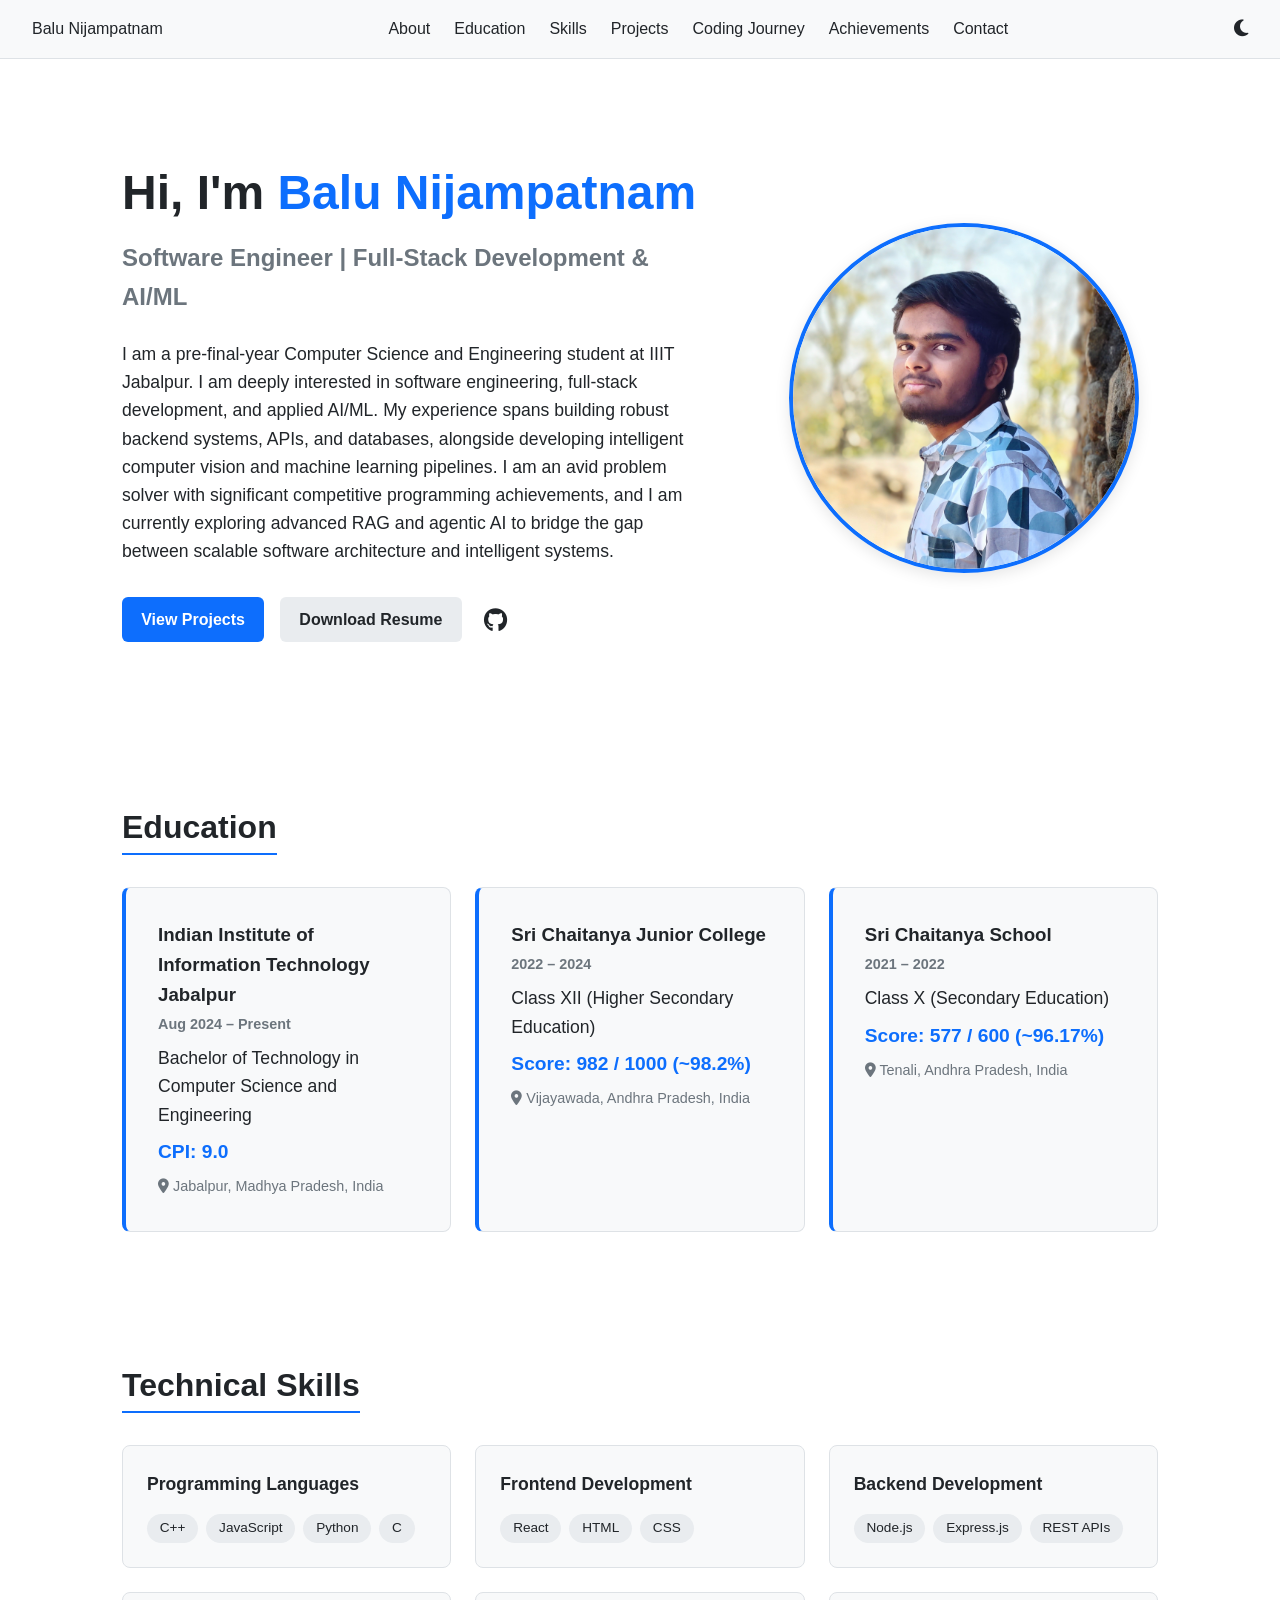
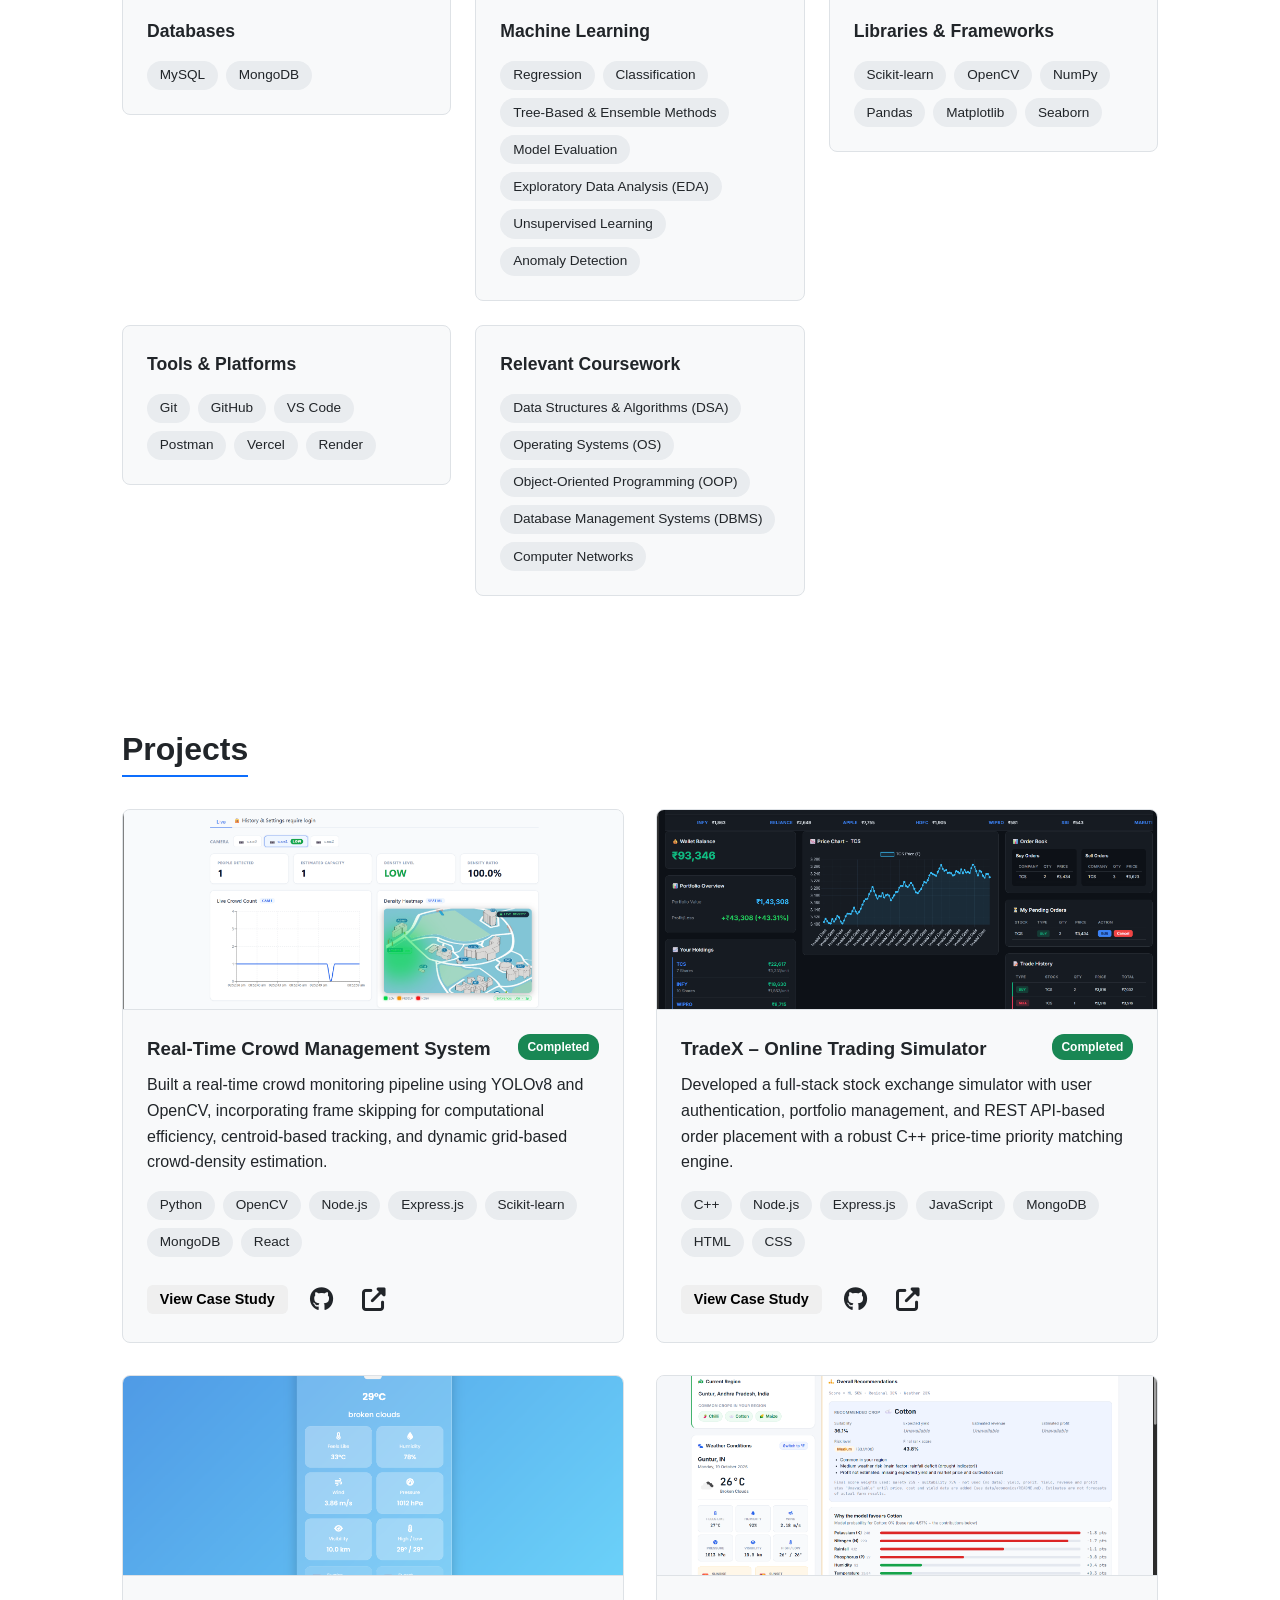
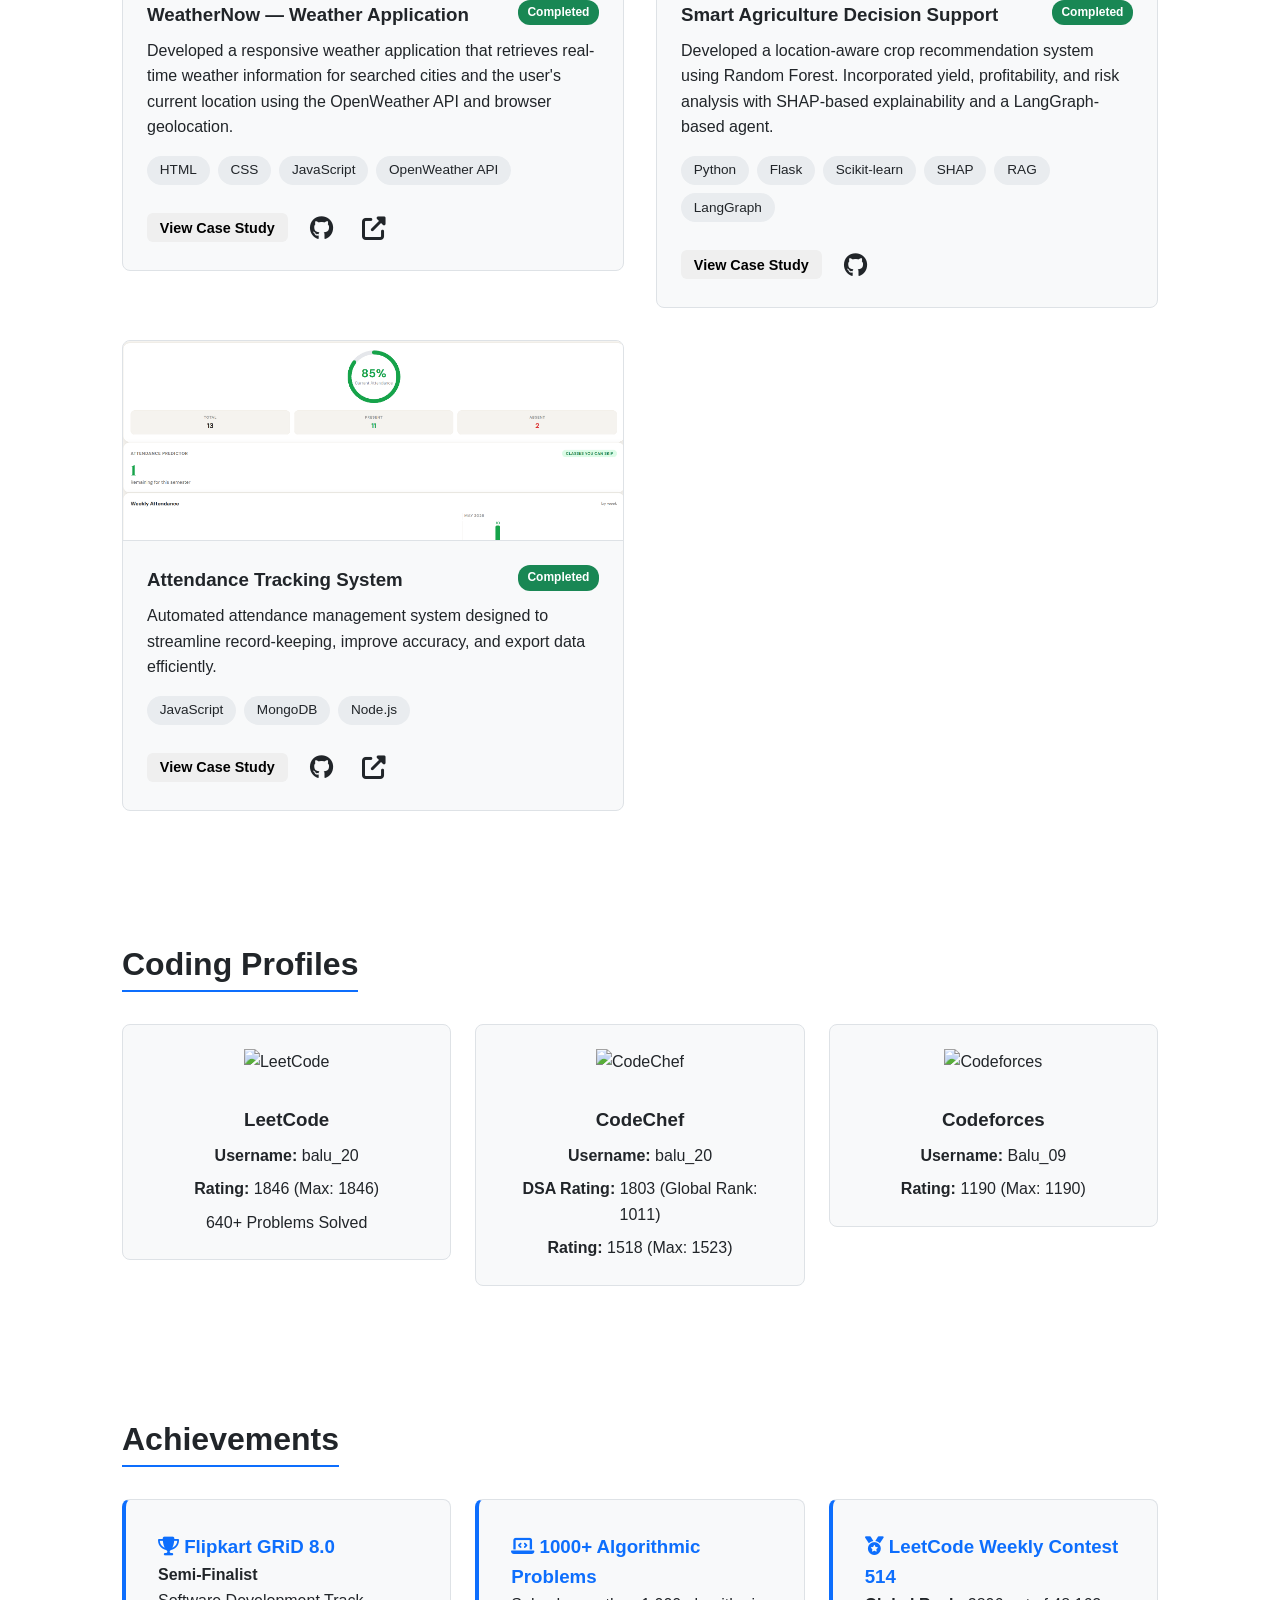
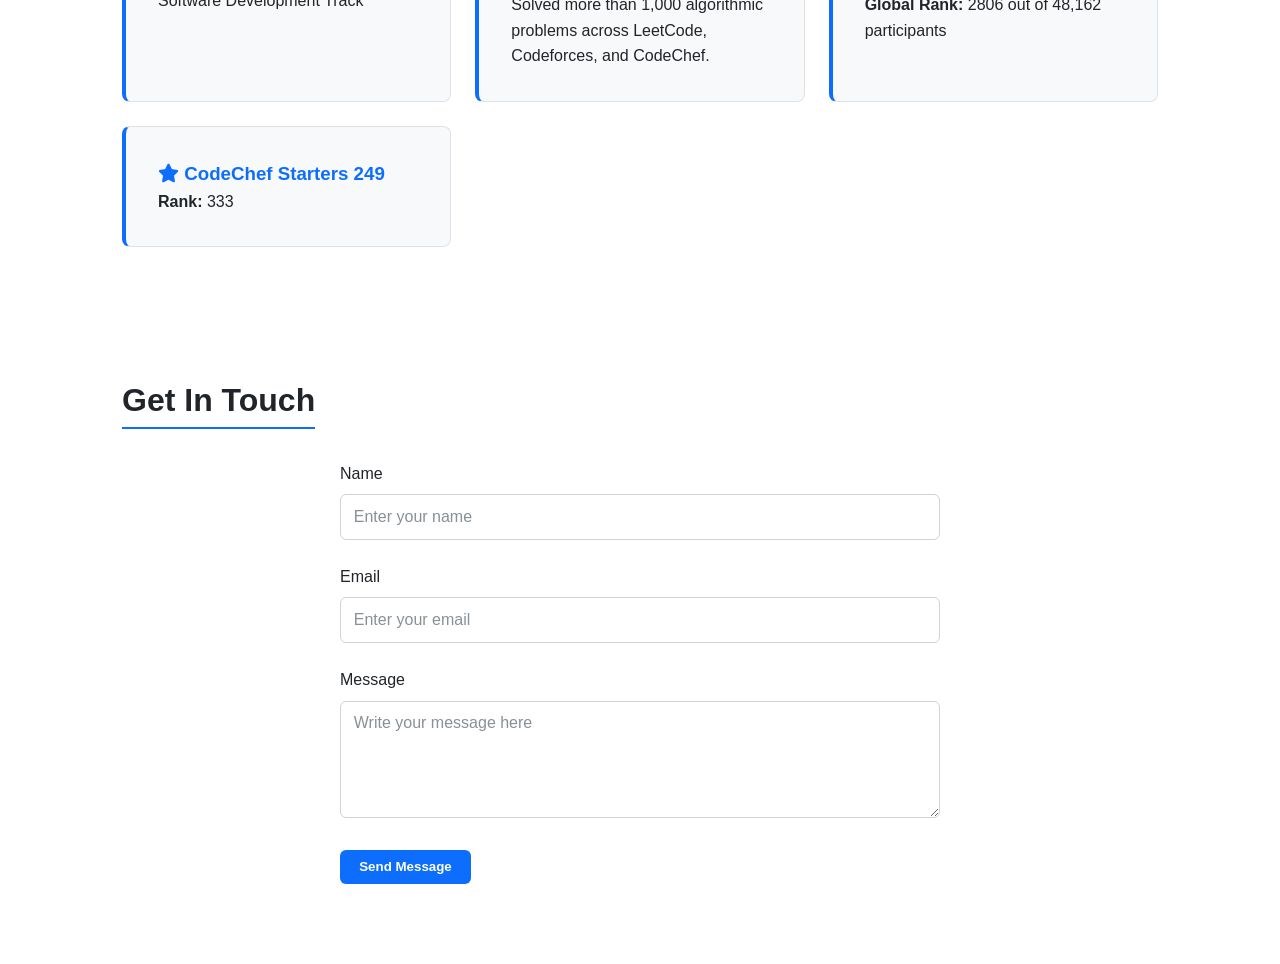
==== commit a8f66d46: "Update portfolio profile image and project case studies" ====
--- a/index.html
+++ b/index.html
@@ -9,10 +9,11 @@
   
   <link rel="stylesheet" href="https://cdnjs.cloudflare.com/ajax/libs/font-awesome/6.4.0/css/all.min.css">
   
-  <script type="text/javascript" src="https://cdn.jsdelivr.net/npm/@emailjs/browser@3/dist/email.min.js"></script>
+  <!-- EmailJS SDK Initialization (Updated to v4 with your Public Key) -->
+  <script type="text/javascript" src="https://cdn.jsdelivr.net/npm/@emailjs/browser@4/dist/email.min.js"></script>
   <script type="text/javascript">
     (function(){
-        emailjs.init("YOUR_PUBLIC_KEY");
+        emailjs.init("a7PA4PTwAfktazLXG");
     })();
   </script>
 </head>
@@ -160,14 +161,15 @@
           <img src="./assets/crowd.png" alt="Crowd Management System Dashboard" loading="lazy" onerror="this.src='./assets/placeholder.jpg'" class="project-img">
           <div class="project-content">
             <div class="project-header">
-              <h3>Crowd Management System</h3>
+              <h3>Real-Time Crowd Management System</h3>
               <span class="status-badge completed">Completed</span>
             </div>
-            <p>Built a real-time crowd monitoring pipeline using YOLOv8 and OpenCV, incorporating frame skipping for computational efficiency, centroid-based tracking, and dynamic grid-based crowd-density estimation. Developed an ML pipeline predicting next-day crowd levels as a Flask microservice, backed by REST APIs for analytics and SMS alerts.</p>
+            <p>Built a real-time crowd monitoring pipeline using YOLOv8 and OpenCV, incorporating frame skipping for computational efficiency, centroid-based tracking, and dynamic grid-based crowd-density estimation.</p>
             <div class="tags"><span>Python</span><span>OpenCV</span><span>Node.js</span><span>Express.js</span><span>Scikit-learn</span><span>MongoDB</span><span>React</span></div>
             <div class="project-links">
               <button class="btn btn-small" onclick="openModal('modal-crowd')">View Case Study</button>
-              <a href="https://github.com/balu-0920/real-time-crowd-analytics-system" target="_blank" class="btn btn-icon"><i class="fab fa-github"></i></a>
+              <a href="https://github.com/balu-0920/real-time-crowd-analytics-system" target="_blank" class="btn btn-icon" aria-label="GitHub Repository"><i class="fab fa-github"></i></a>
+              <a href="https://crowd-dashboard.onrender.com/" target="_blank" class="btn btn-icon" aria-label="Live Demo"><i class="fas fa-external-link-alt"></i></a>
             </div>
           </div>
         </article>
@@ -179,10 +181,29 @@
               <h3>TradeX – Online Trading Simulator</h3>
               <span class="status-badge completed">Completed</span>
             </div>
-            <p>Developed a full-stack stock exchange simulator with user authentication, portfolio management, and REST API-based order placement. Implemented a robust C++ price-time priority matching engine with partial order execution and STL-based order book management.</p>
+            <p>Developed a full-stack stock exchange simulator with user authentication, portfolio management, and REST API-based order placement with a robust C++ price-time priority matching engine.</p>
             <div class="tags"><span>C++</span><span>Node.js</span><span>Express.js</span><span>JavaScript</span><span>MongoDB</span><span>HTML</span><span>CSS</span></div>
             <div class="project-links">
               <button class="btn btn-small" onclick="openModal('modal-tradex')">View Case Study</button>
+              <a href="https://github.com/balu-0920/order-matching-engine" target="_blank" class="btn btn-icon" aria-label="GitHub Repository"><i class="fab fa-github"></i></a>
+              <a href="https://order-matching-engine-oqaa.onrender.com/" target="_blank" class="btn btn-icon" aria-label="Live Demo"><i class="fas fa-external-link-alt"></i></a>
+            </div>
+          </div>
+        </article>
+
+        <article class="project-card">
+          <img src="./assets/weathernow.jpg" alt="WeatherNow Application" loading="lazy" onerror="this.src='./assets/placeholder.jpg'" class="project-img">
+          <div class="project-content">
+            <div class="project-header">
+              <h3>WeatherNow — Weather Application</h3>
+              <span class="status-badge completed">Completed</span>
+            </div>
+            <p>Developed a responsive weather application that retrieves real-time weather information for searched cities and the user's current location using the OpenWeather API and browser geolocation.</p>
+            <div class="tags"><span>HTML</span><span>CSS</span><span>JavaScript</span><span>OpenWeather API</span></div>
+            <div class="project-links">
+              <button class="btn btn-small" onclick="openModal('modal-weathernow')">View Case Study</button>
+              <a href="https://github.com/balu-0920/WeatherNow" target="_blank" class="btn btn-icon" aria-label="GitHub Repository"><i class="fab fa-github"></i></a>
+              <a href="https://weather-now-three-dusky.vercel.app/" target="_blank" class="btn btn-icon" aria-label="Live Demo"><i class="fas fa-external-link-alt"></i></a>
             </div>
           </div>
         </article>
@@ -194,10 +215,11 @@
               <h3>Smart Agriculture Decision Support</h3>
               <span class="status-badge completed">Completed</span>
             </div>
-            <p>Developed a location-aware crop recommendation system using Random Forest. Incorporated yield, profitability, and risk analysis with SHAP-based explainability. Extended with a RAG pipeline and a LangGraph-based agent coordinating agricultural knowledge retrieval.</p>
-            <div class="tags"><span>Python</span><span>Flask</span><span>Scikit-learn</span><span>SHAP</span><span>RAG</span><span>LangGraph</span><span>OpenWeather API</span></div>
+            <p>Developed a location-aware crop recommendation system using Random Forest. Incorporated yield, profitability, and risk analysis with SHAP-based explainability and a LangGraph-based agent.</p>
+            <div class="tags"><span>Python</span><span>Flask</span><span>Scikit-learn</span><span>SHAP</span><span>RAG</span><span>LangGraph</span></div>
             <div class="project-links">
               <button class="btn btn-small" onclick="openModal('modal-agri')">View Case Study</button>
+              <a href="https://github.com/balu-0920/Crop" target="_blank" class="btn btn-icon" aria-label="GitHub Repository"><i class="fab fa-github"></i></a>
             </div>
           </div>
         </article>
@@ -206,11 +228,16 @@
           <img src="./assets/attendance.jpg" alt="Attendance Tracker" loading="lazy" onerror="this.src='./assets/placeholder.jpg'" class="project-img">
           <div class="project-content">
             <div class="project-header">
-              <h3>Attendance Tracker</h3>
+              <h3>Attendance Tracking System</h3>
               <span class="status-badge completed">Completed</span>
             </div>
             <p>Automated attendance management system designed to streamline record-keeping, improve accuracy, and export data efficiently.</p>
             <div class="tags"><span>JavaScript</span><span>MongoDB</span><span>Node.js</span></div>
+            <div class="project-links">
+              <button class="btn btn-small" onclick="openModal('modal-attendance')">View Case Study</button>
+              <a href="https://github.com/balu-0920/Attendance-Tracking-System" target="_blank" class="btn btn-icon" aria-label="GitHub Repository"><i class="fab fa-github"></i></a>
+              <a href="https://attendance-tracking-system-4ppl.onrender.com/" target="_blank" class="btn btn-icon" aria-label="Live Demo"><i class="fas fa-external-link-alt"></i></a>
+            </div>
           </div>
         </article>
 
@@ -290,12 +317,37 @@
   <dialog id="modal-crowd" class="case-study-modal">
     <div class="modal-content">
       <button class="close-modal" onclick="closeModal('modal-crowd')">&times;</button>
-      <h2>Case Study: Crowd Management System</h2>
+      <h2>Real-Time Crowd Management System</h2>
+      <p class="modal-subtitle">Computer vision analytics for spatial density estimation and crowd tracking.</p>
+      
       <div class="modal-body">
-        <h3>Pipeline Architecture</h3>
-        <p><code>Camera/Input &rarr; YOLOv8 Detection &rarr; Centroid Tracking &rarr; Grid-Based Density Estimation</code></p>
-        <h3>Engineering Highlights</h3>
-        <p>Implemented frame skipping algorithms to reduce computational overhead without losing critical tracking fidelity. The backend securely transforms raw detections into hourly and daily rollups, while the Flask microservice runs the predictive ML pipeline.</p>
+        <h3>Problem Statement</h3>
+        <p>Manual crowd monitoring in public spaces is inefficient and inconsistent. Security operators struggle to continuously gauge crowd density across multiple feeds, making it difficult to preemptively identify overcrowded areas and respond effectively.</p>
+        
+        <h3>Key Features</h3>
+        <ul class="modal-list">
+          <li><strong>Person Detection & Tracking:</strong> Utilizes pretrained YOLOv8 for accurate human detection paired with centroid-based tracking to maintain approximate object identities across frames.</li>
+          <li><strong>Grid-Based Density Estimation:</strong> Divides monitored scenes into spatial grids to estimate regional concentration dynamically.</li>
+          <li><strong>Dashboard Analytics:</strong> Presents live visual analytics, historical trends, and density metrics.</li>
+        </ul>
+
+        <h3>Technical Architecture</h3>
+        <p>Incoming video frames and submitted field images are processed through OpenCV. A core engineering decision was to implement <em>frame skipping</em>, selectively bypassing frames to drastically reduce computational workload and improve processing throughput on constrained hardware without sacrificing critical tracking fidelity. Raw detections are subsequently aggregated by a Node.js/Express backend (backed by MongoDB) into hourly and daily rollups.</p>
+
+        <h3>Engineering Challenges</h3>
+        <ul class="modal-list">
+          <li>Balancing the computational cost of continuous object detection with the need for high temporal resolution using adaptive frame skipping.</li>
+          <li>Addressing occlusion, variable lighting, and tracking failures inherent to simple centroid-based association in extremely dense crowds.</li>
+        </ul>
+
+        <h3>Limitations & Future Improvements</h3>
+        <p>Currently, the centroid-based tracking mechanism may drop or swap identities when individuals overlap heavily or briefly exit the frame. Future iterations will focus on integrating more robust multi-object tracking (e.g., DeepSORT) to handle heavy occlusion, implementing localized density alerts, and testing performance under edge-device resolution constraints.</p>
+      </div>
+      
+      <div class="modal-footer">
+        <a href="https://github.com/balu-0920/real-time-crowd-analytics-system" target="_blank" class="btn btn-primary">View GitHub Repo</a>
+        <a href="https://crowd-dashboard.onrender.com/" target="_blank" class="btn btn-secondary">Open Live Demo</a>
+        <button class="btn btn-secondary" onclick="closeModal('modal-crowd')">Back to Projects</button>
       </div>
     </div>
   </dialog>
@@ -303,10 +355,76 @@
   <dialog id="modal-tradex" class="case-study-modal">
     <div class="modal-content">
       <button class="close-modal" onclick="closeModal('modal-tradex')">&times;</button>
-      <h2>Case Study: TradeX Engine</h2>
+      <h2>TradeX — Online Trading Exchange Simulator</h2>
+      <p class="modal-subtitle">A full-stack algorithmic simulation of an order-matching trading environment.</p>
+      
       <div class="modal-body">
-        <h3>Matching Engine Architecture</h3>
-        <p>Utilized a C++ price-time priority algorithm managing limit order books via efficient STL data structures. It supports partial order executions and weighted-average tracking, communicating securely with the Node.js/Express.js dashboard interface.</p>
+        <h3>Problem Statement</h3>
+        <p>Financial trading interfaces must reliably organize volatile buy and sell orders while strictly applying algorithmic rules for execution. This educational simulator explores the core concepts of exchange architecture by implementing a deterministic matching engine and reflecting order states in real-time.</p>
+        
+        <h3>Key Features</h3>
+        <ul class="modal-list">
+          <li><strong>Order Management:</strong> Users submit targeted buy/sell orders that traverse lifecycle states (pending, partially filled, filled).</li>
+          <li><strong>Matching Engine:</strong> Implements a strict price-time priority algorithm to pair buyers and sellers.</li>
+          <li><strong>Portfolio Accounting:</strong> Simulates holding balances and tracks executed transaction histories.</li>
+        </ul>
+
+        <h3>Technical Architecture</h3>
+        <p>The core of the system is a custom <strong>C++ matching engine</strong> built around Standard Template Library (STL) data structures for rapid order-book management. It executes partial and full fills based on price-time priority—better-priced orders execute first, and ties are broken by arrival time. The engine is cleanly decoupled from the frontend, communicating state changes to a Node.js/Express application which manages authentication, user portfolios, and the React dashboard visualization.</p>
+
+        <h3>Engineering Challenges</h3>
+        <ul class="modal-list">
+          <li>Maintaining exact order-matching sequences and state consistency during partial executions.</li>
+          <li>Separating the high-performance algorithmic execution logic from the user-facing dashboard components.</li>
+        </ul>
+
+        <h3>Limitations & Future Improvements</h3>
+        <p>TradeX is designed exclusively as an educational simulator and lacks production-grade financial security, concurrency guarantees, and persistent database clustering. Future improvements include expanding order types (e.g., market and stop-limit orders), automated edge-case benchmarking under high synthetic volume, and enhanced execution-history graphs.</p>
+      </div>
+
+      <div class="modal-footer">
+        <a href="https://github.com/balu-0920/order-matching-engine" target="_blank" class="btn btn-primary">View GitHub Repo</a>
+        <a href="https://order-matching-engine-oqaa.onrender.com/" target="_blank" class="btn btn-secondary">Open Live Demo</a>
+        <button class="btn btn-secondary" onclick="closeModal('modal-tradex')">Back to Projects</button>
+      </div>
+    </div>
+  </dialog>
+  
+  <dialog id="modal-weathernow" class="case-study-modal">
+    <div class="modal-content">
+      <button class="close-modal" onclick="closeModal('modal-weathernow')">&times;</button>
+      <h2>WeatherNow — Weather Forecast Application</h2>
+      <p class="modal-subtitle">Responsive, lightweight weather dashboard integrating third-party APIs and browser geolocation.</p>
+      
+      <div class="modal-body">
+        <h3>Problem Statement</h3>
+        <p>Users often require instantaneous weather retrieval for their current location or a specific city without navigating dense, ad-heavy commercial weather platforms. WeatherNow aims to provide a frictionless, immediate weather search experience.</p>
+        
+        <h3>Key Features</h3>
+        <ul class="modal-list">
+          <li><strong>Geolocation & Search:</strong> Retrieves weather by manually searching a city name or utilizing browser GPS coordinates.</li>
+          <li><strong>Detailed Conditions:</strong> Displays temperature, feels-like metrics, humidity, wind speed, pressure, visibility, daily high/lows, and sunrise/sunset times.</li>
+          <li><strong>Caching & UX:</strong> Supports on-the-fly Celsius/Fahrenheit toggling and persists up to five recent city searches using <code>localStorage</code>.</li>
+        </ul>
+
+        <h3>Technical Architecture & Security</h3>
+        <p>WeatherNow is constructed purely with HTML, CSS, and Vanilla JavaScript. It interfaces asynchronously with the OpenWeather API via standard <code>fetch()</code> requests. The DOM is updated dynamically to reflect loading states, dynamic weather icons, and error handling for invalid queries.</p>
+        <p><strong>Security Note:</strong> Currently, the OpenWeather API key is utilized directly in frontend JavaScript. Because browser-delivered code inherently exposes such keys, it is strictly recommended to apply HTTP referer (domain) restrictions in the API provider dashboard to prevent unauthorized quota consumption.</p>
+
+        <h3>Engineering Challenges</h3>
+        <ul class="modal-list">
+          <li>Managing asynchronous network responses gracefully, providing accurate user feedback during latency or 404 Not Found (invalid city) errors.</li>
+          <li>Handling edge cases where users deny browser Geolocation permissions.</li>
+        </ul>
+
+        <h3>Limitations & Future Improvements</h3>
+        <p>The application only surfaces current weather parameters provided by the API; it does not predict future severe weather events. Future iterations should proxy API requests through a backend serverless function to completely hide the API key, add hourly forecasting modules, and include request cancellation for rapidly overlapping searches.</p>
+      </div>
+
+      <div class="modal-footer">
+        <a href="https://github.com/balu-0920/WeatherNow" target="_blank" class="btn btn-primary">View GitHub Repo</a>
+        <a href="https://weather-now-three-dusky.vercel.app/" target="_blank" class="btn btn-secondary">Open Live Demo</a>
+        <button class="btn btn-secondary" onclick="closeModal('modal-weathernow')">Back to Projects</button>
       </div>
     </div>
   </dialog>
@@ -314,10 +432,74 @@
   <dialog id="modal-agri" class="case-study-modal">
     <div class="modal-content">
       <button class="close-modal" onclick="closeModal('modal-agri')">&times;</button>
-      <h2>Case Study: Smart Agriculture</h2>
+      <h2>Smart Agriculture Decision Support System</h2>
+      <p class="modal-subtitle">Machine learning prediction pipeline evaluating soil and weather for crop viability.</p>
+      
       <div class="modal-body">
-        <h3>Technical Implementation</h3>
-        <p>Engineered a robust Random Forest classifier for crop recommendation, enhanced by SHAP for output explainability. Differentiated from standard ML models by integrating a LangGraph agent that dynamically coordinates an agricultural knowledge RAG pipeline alongside live OpenWeather API data.</p>
+        <h3>Problem Statement</h3>
+        <p>Crop selection heavily depends on granular environmental data, including soil nutrients (N, P, K), pH, humidity, and rainfall. Making agricultural decisions without evaluating these factors limits yield potential. This project provides an interface that applies machine learning to current metrics to recommend optimal crops.</p>
+        
+        <h3>Key Features</h3>
+        <ul class="modal-list">
+          <li><strong>Crop Recommendation:</strong> Leverages a trained classifier over 22 distinct crop categories.</li>
+          <li><strong>Weather Integration:</strong> Automatically retrieves live environmental context (temperature, humidity) via the OpenWeather API based on user location inputs.</li>
+          <li><strong>Explainability & Context:</strong> Utilizes SHAP to interpret model decisions alongside a LangGraph/RAG pipeline for domain-specific knowledge retrieval.</li>
+        </ul>
+
+        <h3>Technical Implementation & Evaluation</h3>
+        <p>The core pipeline cleans agricultural datasets and trains a classification model using Scikit-learn. The model achieved a reported <strong>99.55% test accuracy</strong> (438/440 correct predictions) and a 99.38% cross-validation accuracy on the training dataset. The saved model is served via a Flask backend that seamlessly integrates OpenWeather API payloads to fulfill prediction prerequisites dynamically.</p>
+
+        <h3>Engineering Challenges</h3>
+        <ul class="modal-list">
+          <li>Ensuring strict parity between training-stage data preprocessing and real-time inference inputs.</li>
+          <li>Handling external API failures gracefully to avoid breaking the inference pipeline.</li>
+        </ul>
+
+        <h3>Limitations & Future Improvements</h3>
+        <p>Dataset performance does not guarantee success across unrepresented geographic regions or anomalous growing seasons. The system should not replace local agronomist expertise. Future improvements will focus on validating the model on independent, region-specific datasets, providing predictive uncertainty scores, and expanding fallback handling for API timeouts.</p>
+      </div>
+
+      <div class="modal-footer">
+        <a href="https://github.com/balu-0920/Crop" target="_blank" class="btn btn-primary">View GitHub Repo</a>
+        <button class="btn btn-secondary" onclick="closeModal('modal-agri')">Back to Projects</button>
+      </div>
+    </div>
+  </dialog>
+
+  <dialog id="modal-attendance" class="case-study-modal">
+    <div class="modal-content">
+      <button class="close-modal" onclick="closeModal('modal-attendance')">&times;</button>
+      <h2>Attendance Tracking System</h2>
+      <p class="modal-subtitle">Client-side application for maintaining records and threshold monitoring.</p>
+      
+      <div class="modal-body">
+        <h3>Problem Statement</h3>
+        <p>Manually maintaining academic attendance complicates the ongoing calculation of subject-wise percentages, making it difficult for students to monitor if they are meeting strict 75% institutional attendance requirements.</p>
+        
+        <h3>Key Features</h3>
+        <ul class="modal-list">
+          <li><strong>Subject & Threshold Monitoring:</strong> Dynamically calculates attended vs. total classes to immediately flag subjects falling below a 75% threshold.</li>
+          <li><strong>Record Management:</strong> Features calendar-based history viewing, data import/export capabilities, and an undo function for recent actions.</li>
+          <li><strong>Browser Storage:</strong> Utilizes <code>localStorage</code> for lightweight, immediate persistence without requiring account creation.</li>
+        </ul>
+
+        <h3>Technical Architecture</h3>
+        <p>The application relies heavily on DOM manipulation and JavaScript-based state management. When an attendance event is marked, the core logic recalculates the fractional percentage and selectively updates the UI dashboard. Data is serialized into JSON and stored persistently via the browser's native <code>localStorage</code> API, enabling rapid session recovery.</p>
+
+        <h3>Engineering Challenges</h3>
+        <ul class="modal-list">
+          <li>Implementing a reliable undo stack without corrupting the overall attendance state.</li>
+          <li>Structuring the import/export JSON schema to ensure data integrity during backups and restorations.</li>
+        </ul>
+
+        <h3>Limitations & Future Improvements</h3>
+        <p>Because the app relies on <code>localStorage</code>, data is inextricably tied to the specific browser and device, risking permanent loss if browser cache is cleared. It is currently a single-user local tool. Future improvements include implementing an optional backend (Node.js/MongoDB) for cloud synchronization, user authentication, and generating exportable PDF attendance reports.</p>
+      </div>
+
+      <div class="modal-footer">
+        <a href="https://github.com/balu-0920/Attendance-Tracking-System" target="_blank" class="btn btn-primary">View GitHub Repo</a>
+        <a href="https://attendance-tracking-system-4ppl.onrender.com/" target="_blank" class="btn btn-secondary">Open Live Demo</a>
+        <button class="btn btn-secondary" onclick="closeModal('modal-attendance')">Back to Projects</button>
       </div>
     </div>
   </dialog>
--- a/style.css
+++ b/style.css
@@ -47,14 +47,15 @@
 
 /* Buttons & Badges */
 .btn {
-  display: inline-block; padding: 0.6rem 1.2rem; border-radius: 6px; text-decoration: none; font-weight: 600; cursor: pointer; border: none; transition: transform 0.2s, background 0.2s;
+  display: inline-block; padding: 0.6rem 1.2rem; border-radius: 6px; text-decoration: none; font-weight: 600; cursor: pointer; border: none; transition: transform 0.2s, background 0.2s; text-align: center;
 }
 .btn-primary { background: var(--primary-color); color: #fff; }
 .btn-primary:hover { filter: brightness(1.1); transform: translateY(-2px); }
 .btn-primary:focus { outline: none; box-shadow: var(--focus-ring); }
 .btn-secondary { background: var(--secondary-color); color: var(--text-color); }
 .btn-small { padding: 0.4rem 0.8rem; font-size: 0.9rem; }
-.btn-icon { background: none; color: var(--text-color); font-size: 1.5rem; padding: 0.4rem; }
+.btn-icon { background: none; color: var(--text-color); font-size: 1.5rem; padding: 0.4rem; display: inline-flex; align-items: center; justify-content: center;}
+.btn-icon:hover { color: var(--primary-color); }
 
 .status-badge { font-size: 0.75rem; padding: 0.2rem 0.6rem; border-radius: 12px; font-weight: bold; color: #fff; }
 .status-badge.completed { background-color: var(--status-complete); }
@@ -76,7 +77,14 @@
 .hero p { max-width: 650px; font-size: 1.1rem; margin-bottom: 2rem; }
 .hero-actions { display: flex; gap: 1rem; align-items: center; }
 .hero-image { flex: 1; display: flex; justify-content: center; }
-.profile-img { width: 280px; height: 280px; border-radius: 50%; object-fit: cover; border: 4px solid var(--primary-color); box-shadow: 0 4px 15px rgba(0,0,0,0.1); }
+.profile-img { 
+  width: 350px; 
+  height: 350px; 
+  border-radius: 50%; 
+  object-fit: cover; 
+  border: 4px solid var(--primary-color); 
+  box-shadow: 0 4px 15px rgba(0,0,0,0.1); 
+}
 
 /* Grid Layouts - Mobile First */
 .education-grid { display: grid; gap: 1.5rem; grid-template-columns: 1fr; }
@@ -158,42 +166,40 @@
 .project-content p { margin-bottom: 1rem; }
 .project-links { margin-top: auto; padding-top: 1.5rem; display: flex; gap: 1rem; align-items: center; }
 
-/* =========================================
-   Unified Hover Effects (Skills, Projects, Profiles) 
-   ========================================= */
+/* Unified Hover Effects */
 .skill-category, .project-card, .achievement-card {
   transition: transform 250ms ease, border-color 250ms ease, box-shadow 250ms ease, background-color 250ms ease;
 }
-
 .skill-category:hover, .project-card:hover, .achievement-card:hover {
   transform: translateY(-5px);
   border-color: var(--primary-color);
   box-shadow: 0 8px 20px rgba(0, 0, 0, 0.08);
 }
-
 [data-theme="dark"] .skill-category:hover, 
 [data-theme="dark"] .project-card:hover, 
 [data-theme="dark"] .achievement-card:hover {
   box-shadow: 0 8px 20px rgba(0, 0, 0, 0.4);
-  background-color: rgba(61, 139, 253, 0.03); /* Extremely subtle accent tint in dark mode */
+  background-color: rgba(61, 139, 253, 0.03); 
 }
 
 @media (prefers-reduced-motion: reduce) {
-  .skill-category, .project-card, .achievement-card {
-    transition: none;
-  }
-  .skill-category:hover, .project-card:hover, .achievement-card:hover {
-    transform: none;
-  }
-}
-
-/* Modals */
-.case-study-modal { margin: auto; padding: 0; border: 1px solid var(--border-color); border-radius: 8px; max-width: 800px; width: 90%; background: var(--bg-color); color: var(--text-color); }
+  .skill-category, .project-card, .achievement-card { transition: none; }
+  .skill-category:hover, .project-card:hover, .achievement-card:hover { transform: none; }
+}
+
+/* Modals / Case Studies */
+.case-study-modal { margin: auto; padding: 0; border: 1px solid var(--border-color); border-radius: 8px; max-width: 850px; width: 92%; background: var(--bg-color); color: var(--text-color); max-height: 90vh; overflow-y: auto;}
 .case-study-modal::backdrop { background: rgba(0, 0, 0, 0.7); }
-.modal-content { padding: 2rem; position: relative; }
-.close-modal { position: absolute; top: 1rem; right: 1rem; background: none; border: none; font-size: 1.5rem; color: var(--text-color); cursor: pointer; }
-.modal-body h3 { margin: 1.5rem 0 0.5rem; color: var(--primary-color); }
+.modal-content { padding: 2.5rem; position: relative; }
+.close-modal { position: absolute; top: 1.5rem; right: 1.5rem; background: none; border: none; font-size: 1.5rem; color: var(--text-color); cursor: pointer; transition: color 0.2s;}
+.close-modal:hover { color: var(--primary-color); }
+.modal-subtitle { font-size: 1.1rem; color: var(--text-muted); margin-bottom: 2rem; padding-bottom: 1rem; border-bottom: 1px solid var(--border-color);}
+.modal-body h3 { margin: 1.5rem 0 0.75rem; color: var(--primary-color); }
+.modal-body p { margin-bottom: 1rem; }
 .modal-body code { background: var(--secondary-color); padding: 0.2rem 0.4rem; border-radius: 4px; font-size: 0.9rem; }
+.modal-list { margin-left: 1.5rem; margin-bottom: 1.5rem; }
+.modal-list li { margin-bottom: 0.5rem; }
+.modal-footer { margin-top: 2.5rem; padding-top: 1.5rem; border-top: 1px solid var(--border-color); display: flex; gap: 1rem; flex-wrap: wrap; }
 
 /* Contact Form Improvements */
 .contact-form { max-width: 600px; margin: 0 auto; }
@@ -224,6 +230,7 @@
 @media (max-width: 900px) {
   .hero { flex-direction: column-reverse; text-align: center; gap: 2rem; }
   .hero-actions { justify-content: center; }
-  .profile-img { width: 220px; height: 220px; }
+  .profile-img { width: 260px; height: 260px; }
   .nav-links { display: none; }
+  .modal-content { padding: 1.5rem; }
 }
